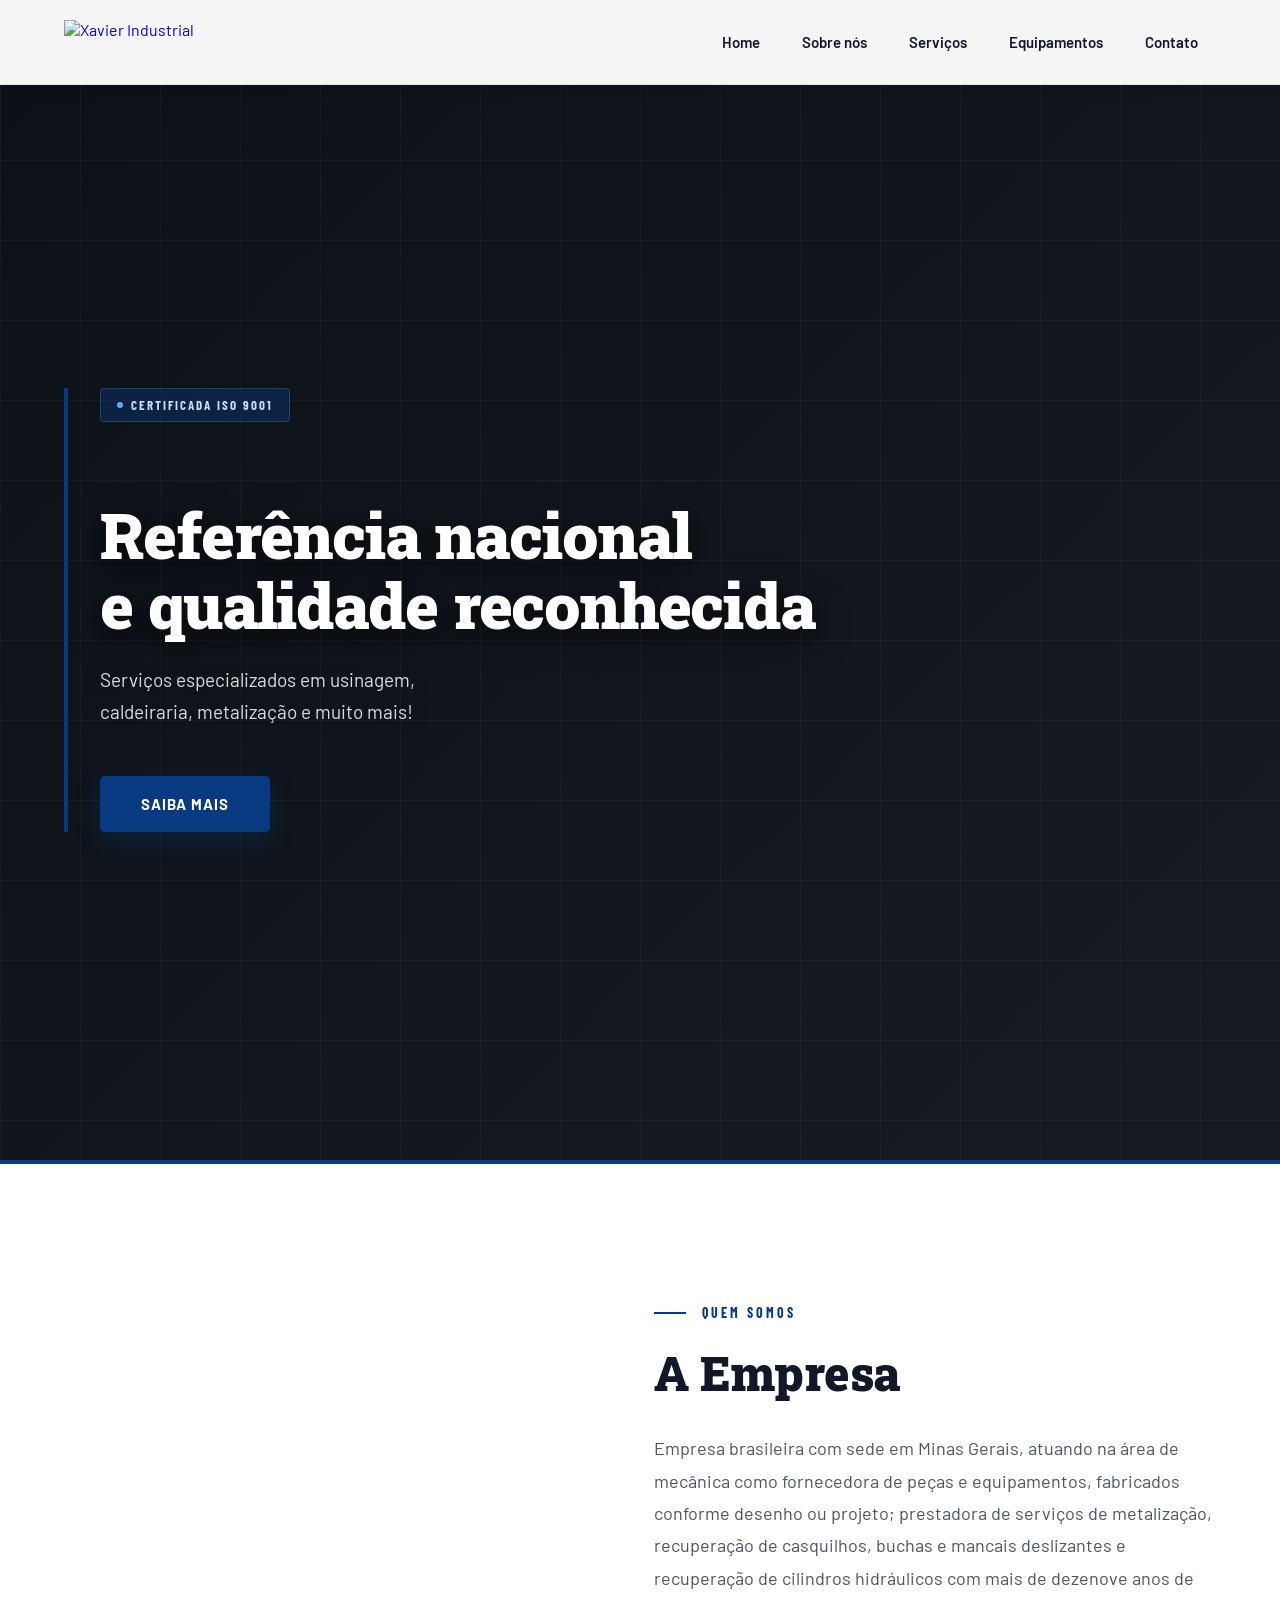
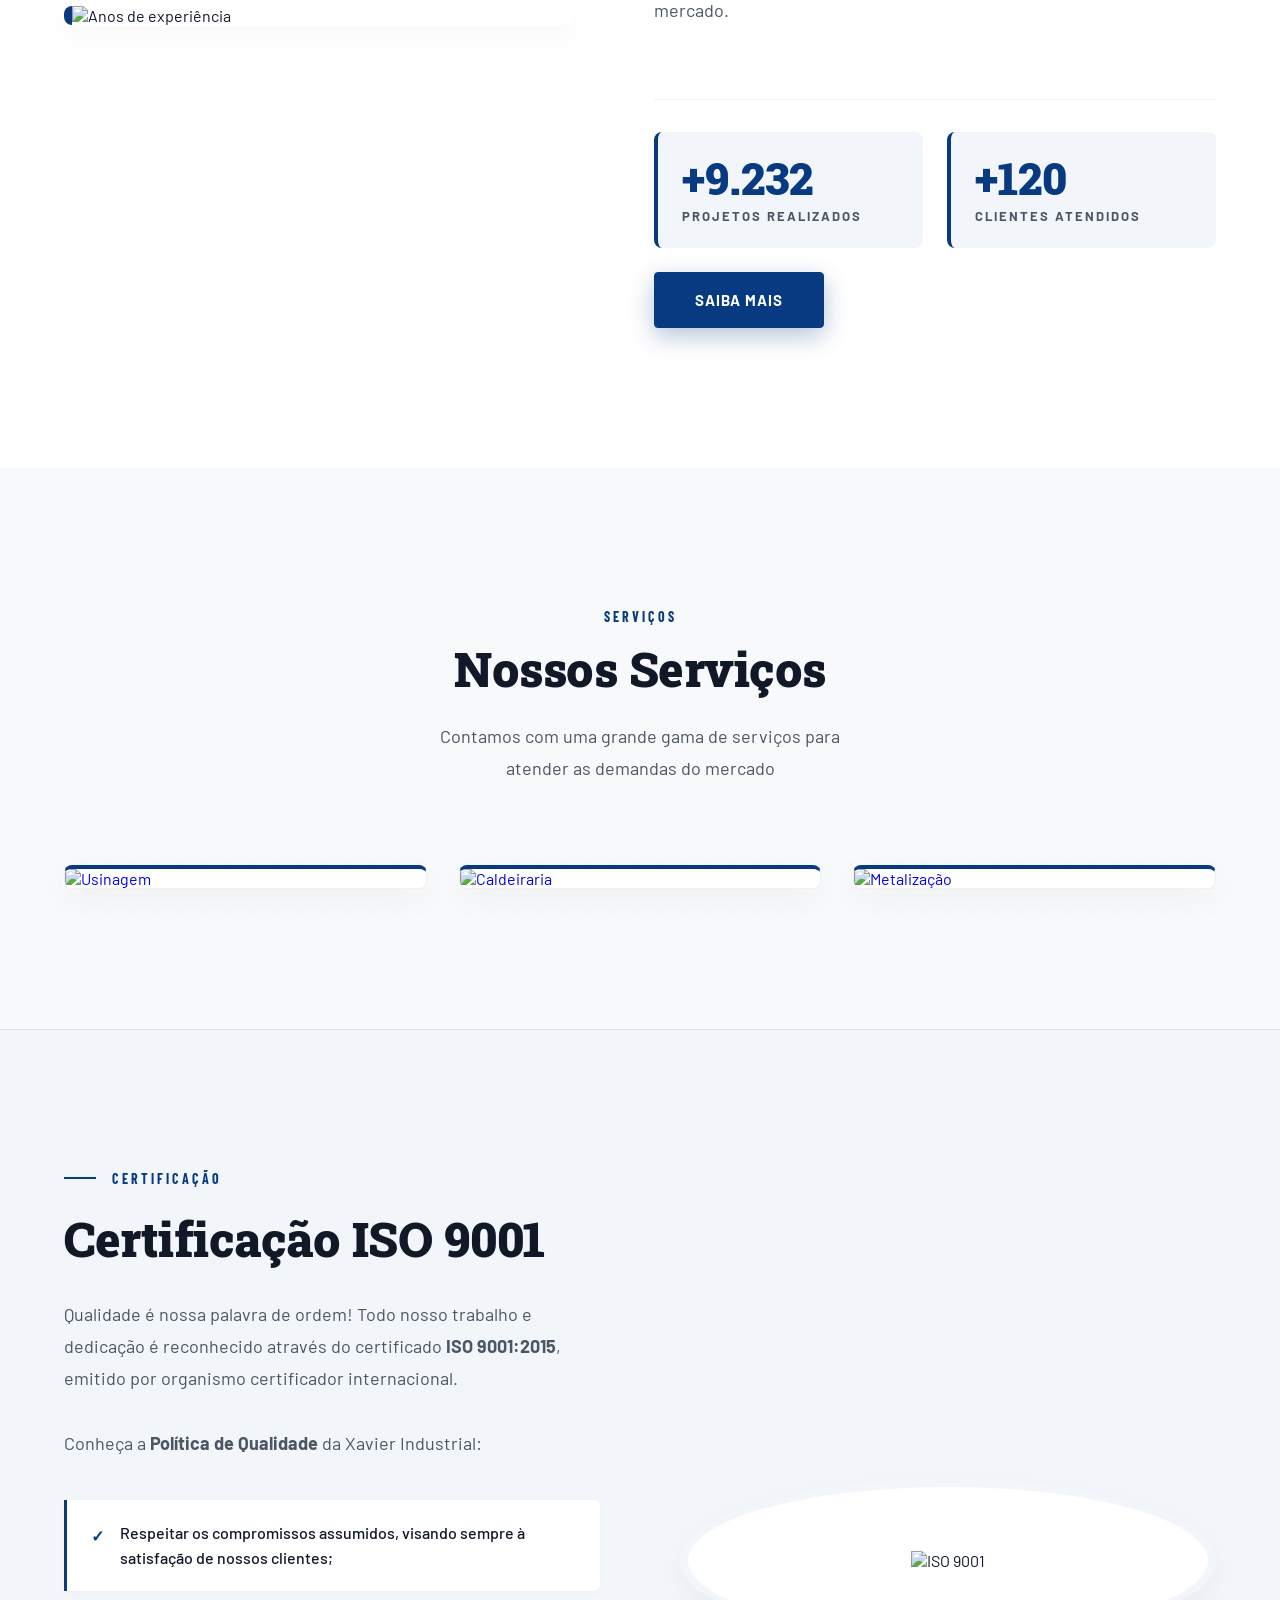
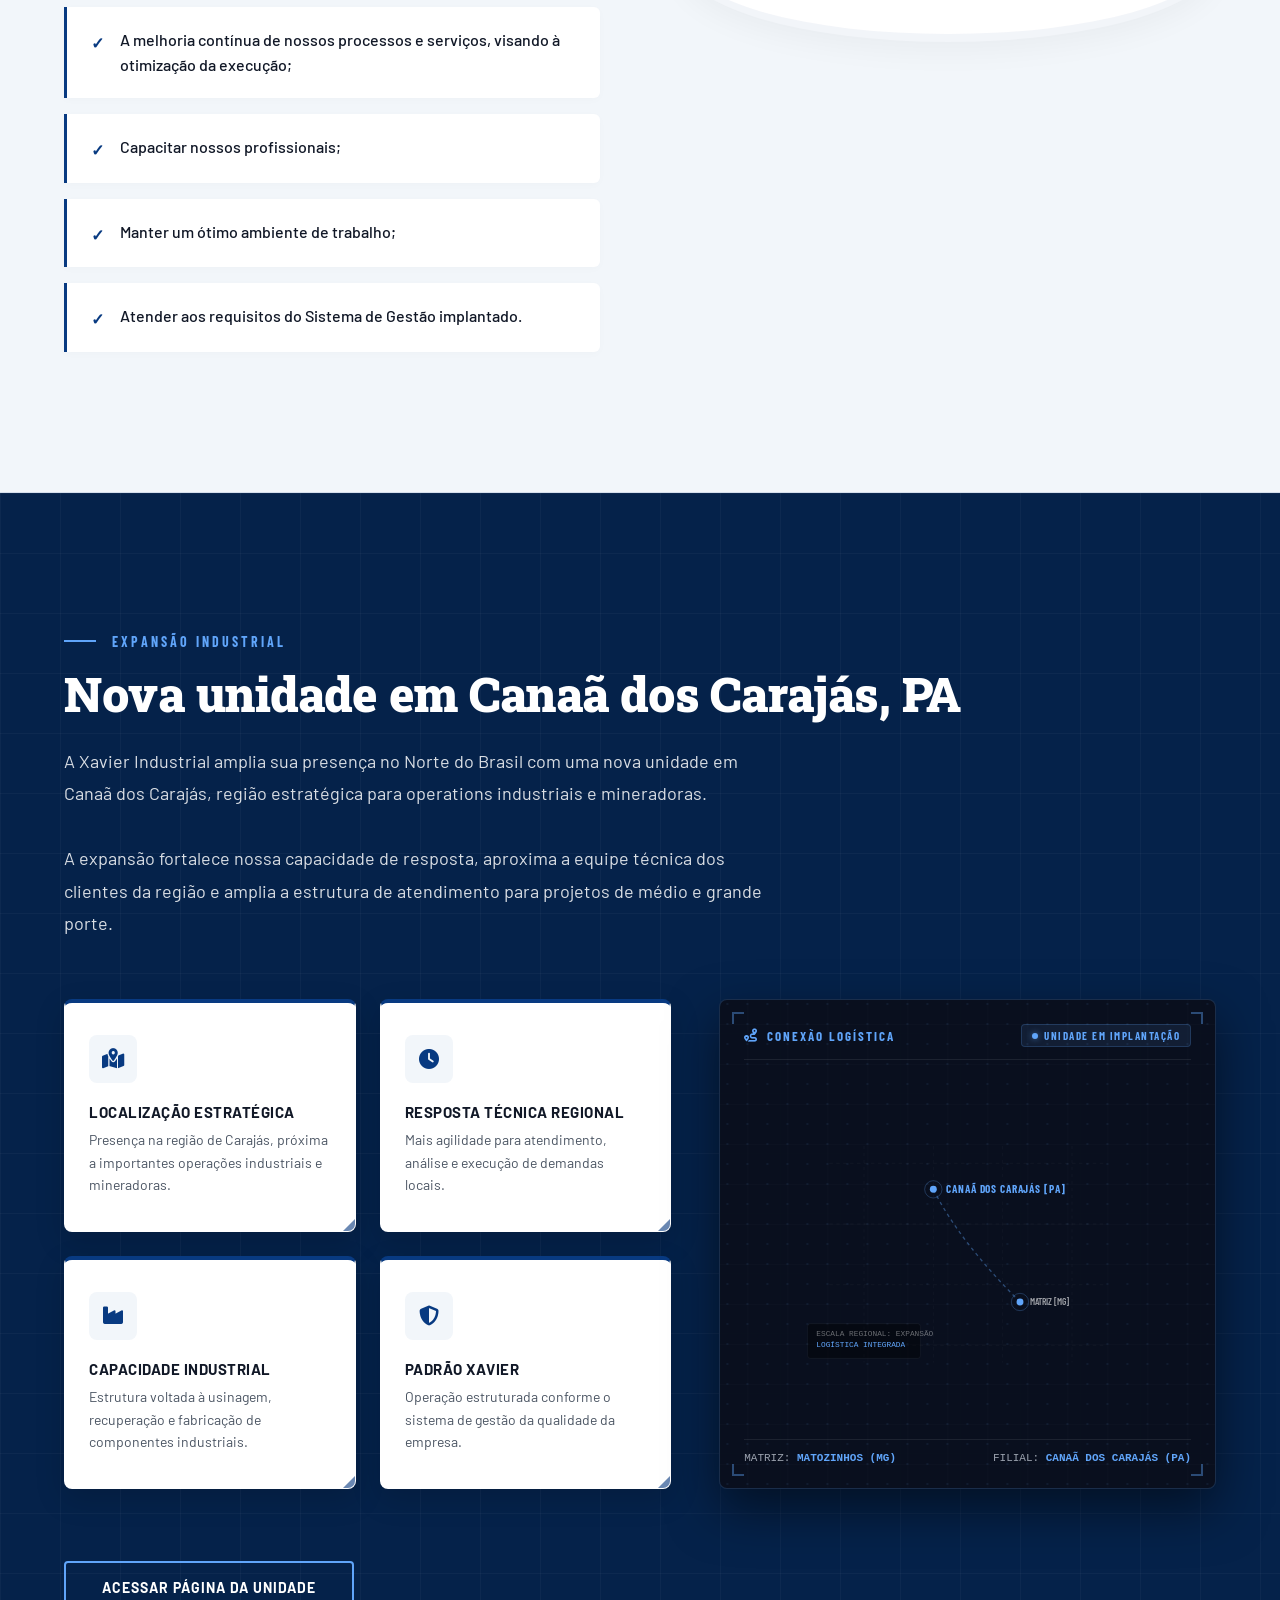
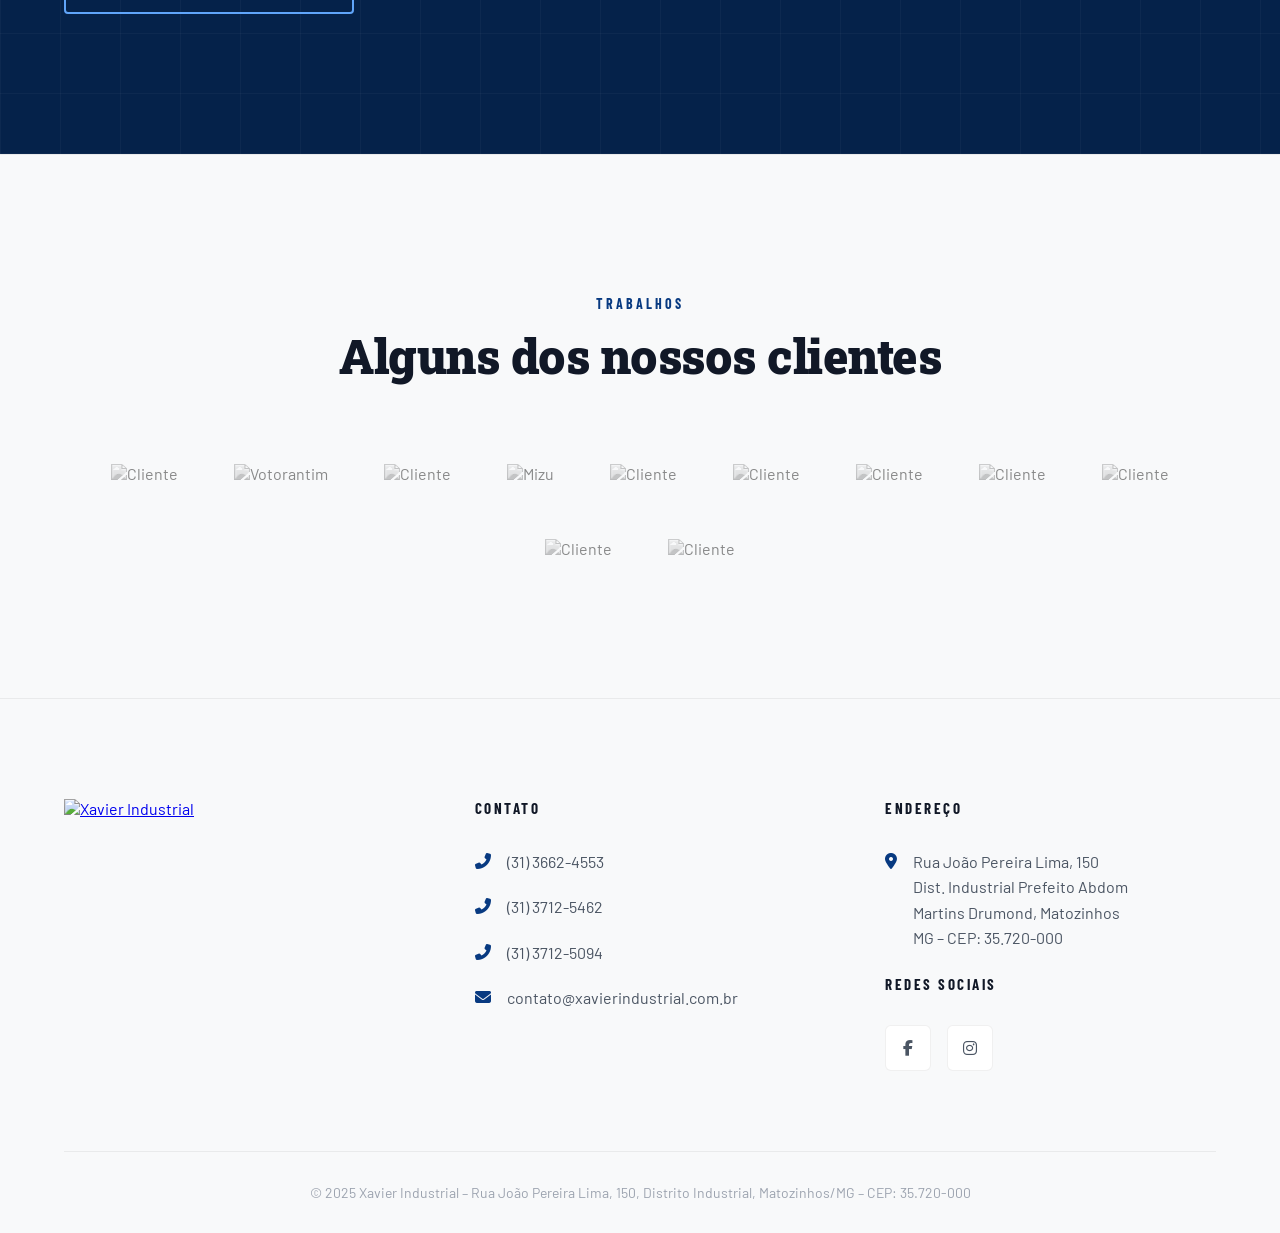
==== index.html @ b6574bb2 "Initial commit" ====
<!DOCTYPE html>
<html lang="pt-BR">
<head>
  <meta charset="UTF-8">
  <meta name="viewport" content="width=device-width, initial-scale=1.0">
  <title>Xavier Industrial</title>
  <link rel="icon" href="https://xavierindustrial.com.br/wp-content/uploads/2023/03/cropped-logo-radape-32x32.png" sizes="32x32" />
  <link rel="stylesheet" href="styles.css">
  <link rel="stylesheet" href="https://cdnjs.cloudflare.com/ajax/libs/font-awesome/6.4.0/css/all.min.css">
</head>
<body>

  <!-- NAVBAR -->
  <nav class="xi-nav">
    <a href="https://xavierindustrial.com.br" class="xi-nav-logo">
      <img src="https://xavierindustrial.com.br/wp-content/uploads/2023/03/logo-radape.png" alt="Xavier Industrial" height="44">
    </a>
    <div class="xi-nav-links">
      <a href="index.html">Home</a>
      <a href="sobre.html">Sobre nós</a>
      <a href="servicos.html">Serviços</a>
      <a href="equipamentos.html">Equipamentos</a>
      <a href="contato.html">Contato</a>
    </div>
  </nav>

  <!-- HERO -->
  <section class="xi-hero">
    <video autoplay muted loop playsinline class="xi-hero-video">
      <source src="img/Video da Hero section.mp4" type="video/mp4">
    </video>
    <div class="xi-hero-bg-grid"></div>
    <div class="xi-hero-content">
      <div class="xi-hero-badge">Certificada ISO 9001</div>
      <h1>Referência nacional<br>e qualidade reconhecida</h1>
      <p>Serviços especializados em usinagem,<br>caldeiraria, metalização e muito mais!</p>
      <div class="xi-hero-actions">
        <a href="servicos.html" class="xi-btn-primary">saiba mais</a>
      </div>
    </div>
  </section>

  <!-- SOBRE -->
  <section class="xi-sobre">
    <div class="xi-sobre-inner">
      <div class="xi-sobre-visual">
        <img src="https://xavierindustrial.com.br/wp-content/uploads/2023/03/img-contador-e1678973815233.png" alt="Anos de experiência">
      </div>
      <div class="xi-sobre-content">
        <div class="xi-section-label">QUEM SOMOS</div>
        <h2 class="xi-section-title">A Empresa</h2>
        <p class="xi-section-body">Empresa brasileira com sede em Minas Gerais, atuando na área de mecânica como fornecedora de peças e equipamentos, fabricados conforme desenho ou projeto; prestadora de serviços de metalização, recuperação de casquilhos, buchas e mancais deslizantes e recuperação de cilindros hidráulicos com mais de dezenove anos de mercado.</p>

        <div class="xi-sobre-stats-grid">
          <div class="xi-sobre-stat">
            <h3 class="xi-sobre-stat-n">+<span class="counter" data-target="10000">0</span></h3>
            <p class="xi-sobre-stat-l">Projetos realizados</p>
          </div>
          <div class="xi-sobre-stat">
            <h3 class="xi-sobre-stat-n">+<span class="counter" data-target="130">0</span></h3>
            <p class="xi-sobre-stat-l">Clientes atendidos</p>
          </div>
        </div>

        <div style="margin-top: 16px;">
          <a href="sobre.html" class="xi-btn-primary">Saiba mais</a>
        </div>
      </div>
    </div>
  </section>

  <!-- SERVIÇOS -->
  <section class="xi-servicos">
    <div class="xi-servicos-header">
      <div class="xi-section-label">SERVIÇOS</div>
      <h2 class="xi-section-title">Nossos Serviços</h2>
      <p class="xi-section-body">Contamos com uma grande gama de serviços para<br>atender as demandas do mercado</p>
    </div>

    <div class="xi-servicos-grid">
      <a href="servicos.html" class="xi-servico-card">
        <img src="https://xavierindustrial.com.br/wp-content/uploads/2023/03/usinagem.png" alt="Usinagem">
      </a>
      <a href="servicos.html" class="xi-servico-card">
        <img src="https://xavierindustrial.com.br/wp-content/uploads/2023/03/caldeiraria.png" alt="Caldeiraria">
      </a>
      <a href="servicos.html" class="xi-servico-card">
        <img src="https://xavierindustrial.com.br/wp-content/uploads/2023/03/metalizacao.png" alt="Metalização">
      </a>
    </div>
  </section>

  <!-- QUALIDADE / CERTIFICAÇÃO -->
  <section class="xi-qualidade">
    <div class="xi-qualidade-inner">
      <div class="xi-sobre-content">
        <div class="xi-section-label">CERTIFICAÇÃO</div>
        <h2 class="xi-section-title">Certificação ISO 9001</h2>
        <p class="xi-section-body">Qualidade é nossa palavra de ordem! Todo nosso trabalho e dedicação é reconhecido através do certificado <strong>ISO 9001:2015</strong>, emitido por organismo certificador internacional.<br><br>Conheça a <strong>Política de Qualidade</strong> da Xavier Industrial:</p>

        <ul class="xi-politica-list">
          <li class="xi-politica-item">Respeitar os compromissos assumidos, visando sempre à satisfação de nossos clientes;</li>
          <li class="xi-politica-item">A melhoria contínua de nossos processos e serviços, visando à otimização da execução;</li>
          <li class="xi-politica-item">Capacitar nossos profissionais;</li>
          <li class="xi-politica-item">Manter um ótimo ambiente de trabalho;</li>
          <li class="xi-politica-item">Atender aos requisitos do Sistema de Gestão implantado.</li>
        </ul>
      </div>
      <div class="xi-qualidade-imagem">
        <img src="https://xavierindustrial.com.br/wp-content/uploads/2023/03/iso9001.png" alt="ISO 9001">
      </div>
    </div>
  </section>

  <!-- NOVA FILIAL -->
  <section class="branch-section">
    <div class="branch-section-header">
      <div class="xi-section-label">EXPANSÃO INDUSTRIAL</div>
      <h2 class="xi-section-title">Nova unidade em Canaã dos Carajás, PA</h2>
      <p class="xi-section-body">A Xavier Industrial amplia sua presença no Norte do Brasil com uma nova unidade em Canaã dos Carajás, região estratégica para operations industriais e mineradoras.<br><br>A expansão fortalece nossa capacidade de resposta, aproxima a equipe técnica dos clientes da região e amplia a estrutura de atendimento para projetos de médio e grande porte.</p>
    </div>

    <div class="branch-grid">
      <!-- Coluna esquerda: cards informativos -->
      <div class="branch-info-col">

        <div class="branch-card">
          <div class="branch-card-icon">
            <i class="fas fa-map-marked-alt"></i>
          </div>
          <div class="branch-card-text">
            <strong>Localização estratégica</strong>
            <p>Presença na região de Carajás, próxima a importantes operações industriais e mineradoras.</p>
          </div>
        </div>

        <div class="branch-card">
          <div class="branch-card-icon">
            <i class="fas fa-clock"></i>
          </div>
          <div class="branch-card-text">
            <strong>Resposta técnica regional</strong>
            <p>Mais agilidade para atendimento, análise e execução de demandas locais.</p>
          </div>
        </div>

        <div class="branch-card">
          <div class="branch-card-icon">
            <i class="fas fa-industry"></i>
          </div>
          <div class="branch-card-text">
            <strong>Capacidade industrial</strong>
            <p>Estrutura voltada à usinagem, recuperação e fabricação de componentes industriais.</p>
          </div>
        </div>

        <div class="branch-card">
          <div class="branch-card-icon">
            <i class="fas fa-shield-alt"></i>
          </div>
          <div class="branch-card-text">
            <strong>Padrão Xavier</strong>
            <p>Operação estruturada conforme o sistema de gestão da qualidade da empresa.</p>
          </div>
        </div>

      </div>

      <!-- Coluna direita: bloco visual premium (sober map) -->
      <div class="branch-visual-panel">
        <div class="corner-mark corner-tl"></div>
        <div class="corner-mark corner-tr"></div>
        <div class="corner-mark corner-bl"></div>
        <div class="corner-mark corner-br"></div>

        <div class="branch-visual-header">
          <div class="branch-visual-title" style="color: #60a5fa;">
            <i class="fas fa-route"></i> Conexão Logística
          </div>
          <div class="branch-visual-status">UNIDADE EM IMPLANTAÇÃO</div>
        </div>

        <!-- Conteúdo do Mapa -->
        <div class="branch-map-container" style="width: 100%;">
          <svg class="tech-svg-map" viewBox="0 0 400 300">
            <!-- Grid Industrial Estático -->
            <line x1="40" y1="50" x2="360" y2="50" stroke="rgba(255,255,255,0.04)" stroke-width="1" stroke-dasharray="4 4" />
            <line x1="40" y1="120" x2="360" y2="120" stroke="rgba(255,255,255,0.04)" stroke-width="1" stroke-dasharray="4 4" />
            <line x1="40" y1="190" x2="360" y2="190" stroke="rgba(255,255,255,0.04)" stroke-width="1" stroke-dasharray="4 4" />
            <line x1="40" y1="260" x2="360" y2="260" stroke="rgba(255,255,255,0.04)" stroke-width="1" stroke-dasharray="4 4" />
            
            <line x1="80" y1="30" x2="80" y2="280" stroke="rgba(255,255,255,0.04)" stroke-width="1" stroke-dasharray="4 4" />
            <line x1="160" y1="30" x2="160" y2="280" stroke="rgba(255,255,255,0.04)" stroke-width="1" stroke-dasharray="4 4" />
            <line x1="240" y1="30" x2="240" y2="280" stroke="rgba(255,255,255,0.04)" stroke-width="1" stroke-dasharray="4 4" />
            <line x1="320" y1="30" x2="320" y2="280" stroke="rgba(255,255,255,0.04)" stroke-width="1" stroke-dasharray="4 4" />

            <!-- Eixo de Conexão Técnico -->
            <path class="connecting-line" d="M 260,210 Q 190,140 160,80" fill="none" stroke="rgba(96, 165, 250, 0.4)" stroke-width="1.5" />

            <!-- Matriz MG -->
            <circle cx="260" cy="210" r="4" fill="#60a5fa" />
            <circle cx="260" cy="210" r="10" fill="none" stroke="#60a5fa" stroke-width="1" stroke-opacity="0.3" />
            <text x="272" y="214" fill="rgba(255, 255, 255, 0.6)" font-family="'Barlow Condensed', sans-serif" font-size="11" font-weight="600">MATRIZ [MG]</text>

            <!-- Filial PA (Canaã dos Carajás) -->
            <circle cx="160" cy="80" r="4" fill="#60a5fa" />
            <circle cx="160" cy="80" r="10" fill="none" stroke="#60a5fa" stroke-width="1" stroke-opacity="0.3" />
            <text x="175" y="84" fill="#60a5fa" font-family="'Barlow Condensed', sans-serif" font-size="13" font-weight="700" letter-spacing="1">CANAÃ DOS CARAJÁS [PA]</text>
            
            <!-- Moldura e Identificação Geral -->
            <rect x="15" y="235" width="130" height="40" rx="3" fill="rgba(0,0,0,0.4)" stroke="rgba(255,255,255,0.05)" stroke-width="1" />
            <text x="25" y="249" fill="rgba(255,255,255,0.4)" font-family="monospace" font-size="9">ESCALA REGIONAL: EXPANSÃO</text>
            <text x="25" y="262" fill="#60a5fa" font-family="monospace" font-size="9">LOGÍSTICA INTEGRADA</text>
          </svg>
        </div>

        <div class="branch-visual-footer">
          <div class="telemetry-item">MATRIZ: <span>MATOZINHOS (MG)</span></div>
          <div class="telemetry-item">FILIAL: <span>CANAÃ DOS CARAJÁS (PA)</span></div>
        </div>
      </div>

      <div class="branch-actions">
        <a href="unidade-canaa.html" class="xi-btn-secondary">Acessar Página da Unidade</a>
      </div>

    </div>
  </section>

  <!-- CLIENTES -->
  <section class="xi-clientes">
    <div class="xi-clientes-header">
      <div class="xi-section-label">TRABALHOS</div>
      <h2 class="xi-section-title">Alguns dos nossos clientes</h2>
    </div>
    <div class="xi-clientes-carousel">
      <img class="client-logo" src="https://xavierindustrial.com.br/wp-content/uploads/2025/04/logo7.jpg" alt="Cliente">
      <img class="client-logo" src="https://xavierindustrial.com.br/wp-content/uploads/2023/03/votorantim.png" alt="Votorantim">
      <img class="client-logo" src="https://xavierindustrial.com.br/wp-content/uploads/2025/04/logo2.jpg" alt="Cliente">
      <img class="client-logo" src="https://xavierindustrial.com.br/wp-content/uploads/2023/03/mizu.png" alt="Mizu">
      <img class="client-logo" src="https://xavierindustrial.com.br/wp-content/uploads/2025/04/logo6.jpg" alt="Cliente">
      <img class="client-logo" src="https://xavierindustrial.com.br/wp-content/uploads/2025/04/logo5.jpg" alt="Cliente">
      <img class="client-logo" src="https://xavierindustrial.com.br/wp-content/uploads/2025/04/logo9.jpg" alt="Cliente">
      <img class="client-logo" src="https://xavierindustrial.com.br/wp-content/uploads/2025/04/logo1.jpg" alt="Cliente">
      <img class="client-logo" src="https://xavierindustrial.com.br/wp-content/uploads/2025/04/logo8.jpg" alt="Cliente">
      <img class="client-logo" src="https://xavierindustrial.com.br/wp-content/uploads/2025/04/logo3.jpg" alt="Cliente">
      <img class="client-logo" src="https://xavierindustrial.com.br/wp-content/uploads/2025/04/logo4.jpg" alt="Cliente">
    </div>
  </section>

  <!-- FOOTER -->
  <footer class="xi-footer">
    <div class="xi-footer-inner">
      <div class="xi-footer-col">
        <a href="https://xavierindustrial.com.br">
          <img src="https://xavierindustrial.com.br/wp-content/uploads/2023/03/logo-radape.png" alt="Xavier Industrial" width="200">
        </a>
      </div>

      <div class="xi-footer-col">
        <h4>Contato</h4>
        <ul class="xi-footer-list">
          <li><i class="fas fa-phone-alt xi-footer-icon"></i> (31) 3662-4553</li>
          <li><i class="fas fa-phone-alt xi-footer-icon"></i> (31) 3712-5462</li>
          <li><i class="fas fa-phone-alt xi-footer-icon"></i> (31) 3712-5094</li>
          <li><i class="fas fa-envelope xi-footer-icon"></i> <a href="mailto:contato@xavierindustrial.com.br">contato@xavierindustrial.com.br</a></li>
        </ul>
      </div>

      <div class="xi-footer-col">
        <h4>Endereço</h4>
        <ul class="xi-footer-list">
          <li>
            <i class="fas fa-map-marker-alt xi-footer-icon"></i>
            <span>Rua João Pereira Lima, 150<br>Dist. Industrial Prefeito Abdom<br>Martins Drumond, Matozinhos<br>MG – CEP: 35.720-000</span>
          </li>
        </ul>
        <h4 style="margin-top: 24px;">Redes sociais</h4>
        <div class="xi-social-links">
          <a href="#" aria-label="Facebook"><i class="fab fa-facebook-f"></i></a>
          <a href="#" aria-label="Instagram"><i class="fab fa-instagram"></i></a>
        </div>
      </div>
    </div>

    <div class="xi-footer-bottom">
      <p>© 2025 Xavier Industrial – Rua João Pereira Lima, 150, Distrito Industrial, Matozinhos/MG – CEP: 35.720-000</p>
    </div>
  </footer>

  <!-- ── IntersectionObserver: logos clientes mobile ──
       Aplica .is-visible quando cada .client-logo entra na viewport.
       No mobile o CSS transiciona grayscale → color.
       No desktop o CSS usa apenas hover (sem JS necessário). -->
  <script>
    (function () {
      var isMobile = window.matchMedia('(max-width: 768px)');

      function initLogoObserver() {
        if (!isMobile.matches) return; // só atua no mobile

        var logos = document.querySelectorAll('.client-logo');
        if (!('IntersectionObserver' in window)) {
          // fallback: mostra todas
          logos.forEach(function (el) { el.classList.add('is-visible'); });
          return;
        }

        var observer = new IntersectionObserver(function (entries) {
          entries.forEach(function (entry) {
            if (entry.isIntersecting) {
              entry.target.classList.add('is-visible');
              observer.unobserve(entry.target); // ativa uma vez
            }
          });
        }, { threshold: 0.2 });

        logos.forEach(function (el) { observer.observe(el); });
      }

      // IntersectionObserver: Animação de contagem de números
      function initCounters() {
        var counters = document.querySelectorAll('.counter');
        if (counters.length === 0) return;

        var observer = new IntersectionObserver(function(entries) {
          entries.forEach(function(entry) {
            if (entry.isIntersecting) {
              var el = entry.target;
              var target = parseInt(el.getAttribute('data-target'), 10);
              var duration = 2000; // 2 segundos
              var start = null;

              function step(timestamp) {
                if (!start) start = timestamp;
                var progress = timestamp - start;
                // easeOutQuad
                var ease = 1 - Math.pow(1 - Math.min(progress / duration, 1), 3);
                var current = Math.floor(ease * target);

                el.innerText = current.toLocaleString('pt-BR');

                if (progress < duration) {
                  window.requestAnimationFrame(step);
                } else {
                  el.innerText = target.toLocaleString('pt-BR');
                }
              }
              window.requestAnimationFrame(step);
              observer.unobserve(el);
            }
          });
        }, { threshold: 0.5 });

        counters.forEach(function(el) { observer.observe(el); });
      }

      // Inicializa após DOM carregar
      if (document.readyState === 'loading') {
        document.addEventListener('DOMContentLoaded', initLogoObserver);
        document.addEventListener('DOMContentLoaded', initCounters);
      } else {
        initLogoObserver();
        initCounters();
      }

      // Re-verifica se a janela for redimensionada
      isMobile.addEventListener('change', initLogoObserver);
    })();
  </script>

</body>
</html>
---- styles.css ----
@import url('https://fonts.googleapis.com/css2?family=Roboto+Slab:wght@700;900&family=Barlow:wght@400;500;600;700&family=Barlow+Condensed:wght@500;600;700&display=swap');

:root {
  /* Cores Base Industriais */
  --azul: #083A81;
  --azul-hover: #1254b0;
  --azul-escuro: #05224a;
  --grafite: #161b22;
  --grafite-claro: #1f2733;
  
  /* Fundos Sutis */
  --azul-suave: #f2f6fa;
  --cinza-claro: #f8f9fa;
  --branco: #ffffff;
  
  /* Bordas e Sombras de Alta Qualidade */
  --borda: rgba(8,58,129,0.12);
  --borda-clara: rgba(0,0,0,0.06);
  --borda-escura: rgba(255,255,255,0.1);
  --sombra-card: 0 10px 30px rgba(0,0,0,0.04);
  --sombra-hover: 0 16px 40px rgba(8,58,129,0.1);
  --sombra-tecnica: 0 2px 8px rgba(0,0,0,0.02);
  
  /* Tipografia */
  --texto-escuro: #111827;
  --texto-medio: #4b5563;
  --texto-claro: #9ca3af;
}

body { 
  overflow-x: hidden; 
  font-family: 'Barlow', sans-serif; 
  margin: 0; 
  padding: 0; 
  background-color: var(--branco);
  color: var(--texto-escuro);
  -webkit-font-smoothing: antialiased;
  -moz-osx-font-smoothing: grayscale;
}

/* ══════════════════════════════════════
   PADRÕES INDUSTRIAIS SUTIS
══════════════════════════════════════ */
.pattern-dots {
  background-image: radial-gradient(var(--borda-clara) 1px, transparent 1px);
  background-size: 24px 24px;
}
.pattern-lines {
  background-image: linear-gradient(rgba(8,58,129,0.02) 1px, transparent 1px), linear-gradient(90deg, rgba(8,58,129,0.02) 1px, transparent 1px);
  background-size: 40px 40px;
}
.linha-tecnica {
  width: 100%; height: 1px; background: var(--borda-clara);
  position: relative; margin: 40px 0;
}
.linha-tecnica::before {
  content: ''; position: absolute; left: 0; top: -1px; width: 60px; height: 3px; background: var(--azul);
}

/* ══════════════════════════════════════
   HEADER E NAVEGAÇÃO
══════════════════════════════════════ */
nav.xi-nav {
  position: fixed; top: 0; left: 0; right: 0; z-index: 1000;
  background: rgba(255, 255, 255, 0.96);
  backdrop-filter: blur(12px);
  border-bottom: 1px solid var(--borda-clara);
  box-shadow: 0 4px 20px rgba(0,0,0,0.02);
  display: flex; align-items: center; justify-content: space-between;
  padding: 0 5%;
  height: 84px;
  transition: all 0.3s ease;
}
.xi-nav-logo { display: flex; align-items: center; gap: 12px; text-decoration: none; }
.xi-nav-logo img { height: 44px; width: auto; display: block; }

.xi-nav-links { display: flex; align-items: center; gap: 6px; }
.xi-nav-links a {
  color: var(--texto-escuro); text-decoration: none; font-size: 15px; font-weight: 600;
  padding: 10px 18px; border-radius: 6px; transition: all 0.25s ease;
  position: relative;
}
.xi-nav-links a::after {
  content: ''; position: absolute; bottom: 4px; left: 18px; right: 18px; height: 2px;
  background: var(--azul); transform: scaleX(0); transition: transform 0.3s ease; transform-origin: left;
}
.xi-nav-links a:hover { color: var(--azul); background: var(--azul-suave); }
.xi-nav-links a:hover::after { transform: scaleX(1); }

/* ══════════════════════════════════════
   HERO SECTION
══════════════════════════════════════ */
.xi-hero {
  min-height: 100vh; background: var(--grafite);
  display: flex; align-items: center;
  position: relative; overflow: hidden; 
  padding: 160px 5% 100px;
  border-bottom: 4px solid var(--azul);
}
.xi-hero::before {
  content: ''; position: absolute; inset: 0; 
  background: linear-gradient(135deg, rgba(11,16,23,0.92) 0%, rgba(22,27,34,0.7) 100%); 
  z-index: 1;
}
.xi-hero-video {
  position: absolute; top: 50%; left: 50%; min-width: 100%; min-height: 100%; width: auto; height: auto;
  transform: translateX(-50%) translateY(-50%); object-fit: cover; z-index: 0; pointer-events: none;
}
.xi-hero-bg-grid {
  position: absolute; inset: 0;
  background-image: linear-gradient(rgba(255,255,255,0.04) 1px, transparent 1px), linear-gradient(90deg, rgba(255,255,255,0.04) 1px, transparent 1px);
  background-size: 80px 80px; z-index: 1;
}
.xi-hero-content { 
  position: relative; z-index: 2; max-width: 720px; 
  border-left: 4px solid var(--azul); padding-left: 32px;
}

.xi-hero-badge {
  display: inline-flex; align-items: center; gap: 8px;
  background: rgba(8,58,129,0.4); border: 1px solid rgba(144, 180, 240, 0.2);
  color: #c9ddfc; font-size: 13px; font-family: 'Barlow Condensed', sans-serif;
  font-weight: 700; letter-spacing: 2px; text-transform: uppercase;
  padding: 8px 16px; border-radius: 4px; margin-bottom: 24px;
}
.xi-hero-badge::before { content: ''; width: 6px; height: 6px; background: #60a5fa; border-radius: 50%; animation: xi-pulse 2s infinite; }
@keyframes xi-pulse { 0%,100% { opacity: 1; transform: scale(1); } 50% { opacity: 0.5; transform: scale(1.2); } }

.xi-hero h1 { 
  font-family: 'Roboto Slab', serif; font-weight: 900; 
  font-size: clamp(42px, 5vw, 72px); line-height: 1.1; 
  color: #ffffff; margin-bottom: 24px; letter-spacing: -1px; 
  text-shadow: 0 8px 32px rgba(0,0,0,0.8); 
}
.xi-hero p { 
  font-size: 19px; line-height: 1.7; 
  color: rgba(255,255,255,0.85); margin-bottom: 48px; max-width: 600px; 
  text-shadow: 0 4px 16px rgba(0,0,0,0.6); 
}

/* ══════════════════════════════════════
   BOTÕES GERAIS
══════════════════════════════════════ */
.xi-hero-actions { display: flex; align-items: center; gap: 20px; flex-wrap: wrap; }
.xi-btn-primary { 
  display: inline-flex; justify-content: center; align-items: center; 
  background: var(--azul); color: #fff; text-decoration: none; 
  padding: 18px 40px; border-radius: 4px; font-size: 15px; font-weight: 700; 
  letter-spacing: 1px; text-transform: uppercase; transition: all 0.3s cubic-bezier(0.16, 1, 0.3, 1); 
  border: 1px solid var(--azul); cursor: pointer;
  box-shadow: 0 8px 24px rgba(8,58,129,0.3);
}
.xi-btn-primary:hover { 
  background: var(--azul-hover); transform: translateY(-3px); color: #fff; 
  box-shadow: 0 12px 32px rgba(8,58,129,0.4);
}

/* ══════════════════════════════════════
   SISTEMA DE SEÇÕES E TÍTULOS
══════════════════════════════════════ */
.xi-section-label { 
  font-family: 'Barlow Condensed', sans-serif; font-weight: 700; font-size: 14px; 
  color: var(--azul); letter-spacing: 3px; text-transform: uppercase; 
  margin-bottom: 16px; display: flex; align-items: center; gap: 16px; 
}
.xi-section-label::before { content: ''; width: 32px; height: 2px; background: var(--azul); display: inline-block; }
.xi-section-title { 
  font-family: 'Roboto Slab', serif; font-weight: 900; font-size: clamp(32px, 4vw, 48px); 
  line-height: 1.15; color: var(--texto-escuro); margin-bottom: 24px; margin-top: 0; 
  letter-spacing: -0.5px;
}
.xi-section-body { 
  font-size: 18px; line-height: 1.8; color: var(--texto-medio); margin-bottom: 32px; margin-top: 0; 
}

/* ─── SOBRE ─── */
.xi-sobre { padding: 140px 5%; background: var(--branco); position: relative; }
.xi-sobre-inner { display: grid; grid-template-columns: 1fr 1.1fr; gap: 80px; align-items: center; max-width: 1200px; margin: 0 auto; }
.xi-sobre-visual { 
  position: relative; border-radius: 8px; overflow: hidden; 
  box-shadow: var(--sombra-card); border-left: 8px solid var(--azul);
}
.xi-sobre-visual img { width: 100%; height: auto; display: block; }
.xi-sobre-content { display: flex; flex-direction: column; gap: 8px; }

/* Bloco de estatísticas (Claro/Clean) */
.xi-sobre-stats-grid { 
  display: grid; grid-template-columns: 1fr 1fr; gap: 24px; 
  margin-top: 32px; padding-top: 32px; 
  border-top: 1px solid var(--borda-clara);
}
.xi-sobre-stat { 
  display: flex; flex-direction: column; gap: 8px; 
  background: var(--azul-suave); padding: 24px; 
  border-radius: 8px; border-left: 4px solid var(--azul);
}
.xi-sobre-stat-n { font-family: 'Roboto Slab', serif; font-weight: 900; font-size: 44px; color: var(--azul); margin: 0; line-height: 1;}
.xi-sobre-stat-l { font-size: 13px; color: var(--texto-medio); text-transform: uppercase; letter-spacing: 2px; font-weight: 700; margin: 0;}

/* ─── SERVIÇOS ─── */
.xi-servicos { padding: 140px 5%; background: var(--cinza-claro); position: relative; }
.xi-servicos::before { content: ''; position: absolute; inset: 0; background-image: radial-gradient(var(--borda-clara) 1px, transparent 1px); background-size: 24px 24px; opacity: 0.6; }
.xi-servicos-header { text-align: center; max-width: 720px; margin: 0 auto 80px; position: relative; z-index: 2; }
.xi-servicos-header .xi-section-label { justify-content: center; }
.xi-servicos-header .xi-section-label::before { display: none; }
.xi-servicos-grid { display: grid; grid-template-columns: repeat(auto-fit,minmax(320px,1fr)); gap: 32px; max-width: 1200px; margin: 0 auto; position: relative; z-index: 2; }

/* Cards mais sofisticados */
.xi-servico-card { 
  background: var(--branco); border-radius: 8px; overflow: hidden; 
  transition: all 0.4s cubic-bezier(0.16, 1, 0.3, 1); text-decoration: none; display: block; 
  border: 1px solid var(--borda-clara); border-top: 4px solid var(--azul);
  box-shadow: var(--sombra-card);
}
.xi-servico-card img { width: 100%; height: auto; display: block; transition: transform 0.8s ease; }
.xi-servico-card:hover { transform: translateY(-8px); box-shadow: var(--sombra-hover); }
.xi-servico-card:hover img { transform: scale(1.05); }

/* ─── QUALIDADE / ISO 9001 ─── */
.xi-qualidade { padding: 140px 5%; background: var(--azul-suave); border-top: 1px solid var(--borda); border-bottom: 1px solid var(--borda); }
.xi-qualidade-inner { display: grid; grid-template-columns: 1fr 1fr; gap: 80px; align-items: center; max-width: 1200px; margin: 0 auto; }
.xi-politica-list { display: flex; flex-direction: column; gap: 16px; margin: 0; padding: 0; list-style: none; }
.xi-politica-item { 
  display: flex; align-items: flex-start; gap: 16px; padding: 20px 24px; 
  background: var(--branco); border-left: 3px solid var(--azul); border-radius: 0 6px 6px 0; 
  font-size: 16px; font-weight: 500; line-height: 1.6; color: var(--texto-escuro); box-shadow: var(--sombra-tecnica);
  transition: transform 0.3s ease;
}
.xi-politica-item:hover { transform: translateX(4px); }
.xi-politica-item::before { content: '✓'; font-weight: 900; font-size: 16px; color: var(--azul); flex-shrink: 0; margin-top: 3px; }
.xi-qualidade-imagem { 
  display: flex; justify-content: center; align-items: center; background: var(--branco);
  padding: 64px; border-radius: 50%; box-shadow: var(--sombra-card); border: 8px solid rgba(8,58,129,0.05);
}
.xi-qualidade-imagem img { max-width: 100%; height: auto; mix-blend-mode: multiply; }

/* ─── NOVA FILIAL ─── */
.branch-section { 
  padding: 140px 5%; background: var(--azul-escuro); 
  position: relative; overflow: hidden;
}
.branch-section::before { 
  content: ''; position: absolute; inset: 0; 
  background-image: linear-gradient(rgba(255,255,255,0.03) 1px, transparent 1px), linear-gradient(90deg, rgba(255,255,255,0.03) 1px, transparent 1px); 
  background-size: 60px 60px; z-index: 0; 
}
.branch-section-header, .branch-grid { position: relative; z-index: 2; }
.branch-section-header { max-width: 1200px; margin: 0 auto 60px; }
.branch-section-header .xi-section-label { color: #60a5fa; }
.branch-section-header .xi-section-label::before { background: #60a5fa; }
.branch-section-header .xi-section-title { color: #ffffff; }
.branch-section-header .xi-section-body { color: rgba(255,255,255,0.85); max-width: 720px; margin-bottom: 0; }

.branch-grid { display: grid; grid-template-columns: 1.1fr 0.9fr; gap: 48px; max-width: 1200px; margin: 0 auto; align-items: stretch; }
.branch-info-col { display: grid; grid-template-columns: 1fr 1fr; gap: 24px; }
.branch-card { 
  background: var(--branco); border-radius: 8px; 
  padding: 32px 24px; display: flex; flex-direction: column; align-items: flex-start; gap: 20px; transition: all 0.35s cubic-bezier(0.16, 1, 0.3, 1);
  box-shadow: 0 10px 30px rgba(0,0,0,0.15); border: 1px solid rgba(255,255,255,0.1); border-top: 4px solid var(--azul);
  position: relative; overflow: hidden;
}
.branch-card::after {
  content: ''; position: absolute; bottom: 0; right: 0; width: 0; height: 0;
  border-style: solid; border-width: 0 0 12px 12px; border-color: transparent transparent var(--azul) transparent;
  transition: all 0.3s ease; opacity: 0.6;
}
.branch-card:hover { 
  transform: translateY(-6px); 
  box-shadow: 0 16px 40px rgba(0,0,0,0.3);
  border-top-color: #60a5fa;
}
.branch-card:hover::after {
  border-width: 0 0 18px 18px;
  border-color: transparent transparent #60a5fa transparent;
}
.branch-card-icon { 
  width: 48px; height: 48px; background: var(--azul-suave); border-radius: 8px; 
  display: flex; align-items: center; justify-content: center; flex-shrink: 0; 
  color: var(--azul); font-size: 20px; transition: all 0.3s ease;
}
.branch-card:hover .branch-card-icon {
  background: var(--azul); color: #fff;
  transform: scale(1.1);
}
.branch-card-text strong { display: block; font-size: 15px; font-weight: 700; color: var(--texto-escuro); text-transform: uppercase; letter-spacing: 0.5px; margin-bottom: 8px; }
.branch-card-text p { font-size: 14px; color: var(--texto-medio); line-height: 1.6; margin: 0; }

/* Botão de Ação na Homepage */
.branch-actions {
  grid-column: span 2;
  margin-top: 24px;
  display: flex;
  justify-content: flex-start;
}
.xi-btn-secondary {
  display: inline-flex; justify-content: center; align-items: center; 
  background: transparent; color: #fff; text-decoration: none; 
  padding: 16px 36px; border-radius: 4px; font-size: 14px; font-weight: 700; 
  letter-spacing: 1px; text-transform: uppercase; transition: all 0.3s cubic-bezier(0.16, 1, 0.3, 1); 
  border: 2px solid #60a5fa; cursor: pointer;
}
.xi-btn-secondary:hover { 
  background: #60a5fa; color: var(--azul-escuro); transform: translateY(-3px);
  box-shadow: 0 12px 24px rgba(96, 165, 250, 0.3);
}

/* ─── PAINEL VISUAL TÉCNICO PREMIUM ─── */
.branch-visual-panel {
  background: rgba(10, 15, 28, 0.95);
  border: 1px solid rgba(96, 165, 250, 0.2);
  border-radius: 8px;
  position: relative;
  overflow: hidden;
  box-shadow: 0 20px 50px rgba(0,0,0,0.5);
  display: flex;
  flex-direction: column;
  justify-content: space-between;
  padding: 24px;
  min-height: 440px;
}
.branch-visual-panel::before {
  content: ''; position: absolute; inset: 0;
  background-image: 
    radial-gradient(rgba(96, 165, 250, 0.08) 1px, transparent 1px),
    linear-gradient(rgba(255, 255, 255, 0.01) 1px, transparent 1px),
    linear-gradient(90deg, rgba(255, 255, 255, 0.01) 1px, transparent 1px);
  background-size: 20px 20px, 40px 40px, 40px 40px;
  background-position: center;
  z-index: 1;
  pointer-events: none;
}
.branch-visual-header {
  position: relative;
  z-index: 2;
  display: flex;
  justify-content: space-between;
  align-items: center;
  border-bottom: 1px solid rgba(255, 255, 255, 0.08);
  padding-bottom: 12px;
}
.branch-visual-title {
  font-family: 'Barlow Condensed', sans-serif;
  font-size: 13px;
  letter-spacing: 2px;
  color: #60a5fa;
  text-transform: uppercase;
  font-weight: 700;
  display: flex;
  align-items: center;
  gap: 8px;
}
.branch-visual-title i {
  color: #60a5fa;
}
.branch-visual-status {
  font-family: 'Barlow Condensed', sans-serif;
  font-size: 11px;
  letter-spacing: 1.5px;
  color: #60a5fa;
  font-weight: 700;
  background: rgba(96, 165, 250, 0.1);
  padding: 4px 10px;
  border-radius: 4px;
  border: 1px solid rgba(96, 165, 250, 0.2);
  display: flex;
  align-items: center;
  gap: 6px;
}
.branch-visual-status::before {
  content: ''; width: 6px; height: 6px; background: #60a5fa; border-radius: 50%; display: inline-block;
  box-shadow: 0 0 6px rgba(96, 165, 250, 0.6);
}

/* Corner indicators */
.corner-mark {
  position: absolute;
  width: 10px;
  height: 10px;
  border-color: rgba(96, 165, 250, 0.4);
  border-style: solid;
  z-index: 3;
}
.corner-tl { top: 12px; left: 12px; border-width: 2px 0 0 2px; }
.corner-tr { top: 12px; right: 12px; border-width: 2px 2px 0 0; }
.corner-bl { bottom: 12px; left: 12px; border-width: 0 0 2px 2px; }
.corner-br { bottom: 12px; right: 12px; border-width: 0 2px 2px 0; }

/* Mapa / Canvas de Fluxo */
.branch-map-container {
  flex-grow: 1;
  position: relative;
  z-index: 2;
  display: flex;
  align-items: center;
  justify-content: center;
  padding: 20px 0;
  overflow: hidden;
}
.tech-svg-map {
  width: 100%;
  height: 260px;
  max-width: 420px;
}

/* HUD Data overlays */
.branch-visual-footer {
  position: relative;
  z-index: 2;
  border-top: 1px solid rgba(255, 255, 255, 0.08);
  padding-top: 12px;
  display: flex;
  justify-content: space-between;
  font-size: 11px;
  font-family: monospace;
  color: var(--texto-claro);
}
.telemetry-item span {
  color: #60a5fa;
  font-weight: bold;
}

.connecting-line {
  stroke-dasharray: 4, 4;
}

/* Estilos Adicionais da Subpágina Unidade Canaã */
.unit-grid-intro {
  display: grid;
  grid-template-columns: 1fr 1fr;
  gap: 56px;
  align-items: center;
  margin-bottom: 56px;
}
.unit-features-grid {
  display: grid;
  grid-template-columns: repeat(auto-fit, minmax(220px, 1fr));
  gap: 24px;
  margin-top: 40px;
}
.unit-feature-card {
  background: var(--branco);
  border: 1px solid var(--borda-clara);
  border-radius: 8px;
  padding: 32px 24px;
  text-align: center;
  box-shadow: var(--sombra-card);
  transition: all 0.3s ease;
  border-top: 4px solid var(--azul);
}
.unit-feature-card:hover {
  transform: translateY(-4px);
  box-shadow: var(--sombra-hover);
}
.unit-feature-icon {
  font-size: 28px;
  color: var(--azul);
  margin-bottom: 16px;
}
.unit-feature-title {
  font-size: 16px;
  font-weight: 700;
  color: var(--texto-escuro);
  text-transform: uppercase;
  margin-bottom: 8px;
  letter-spacing: 0.5px;
}
.unit-feature-desc {
  font-size: 13px;
  color: var(--texto-medio);
  line-height: 1.5;
  margin: 0;
}


/* ─── CLIENTES ─── */
.xi-clientes { padding: 140px 5%; background: var(--cinza-claro); border-top: 1px solid var(--borda-clara); }
.xi-clientes-header { text-align: center; max-width: 720px; margin: 0 auto 80px; }
.xi-clientes-header .xi-section-label { justify-content: center; }
.xi-clientes-header .xi-section-label::before { display: none; }
.xi-clientes-carousel { display: flex; flex-wrap: wrap; justify-content: center; gap: 56px; max-width: 1200px; margin: 0 auto; align-items: center; }
.client-logo { 
  max-width: 150px; height: auto; mix-blend-mode: multiply; opacity: 0.5; filter: grayscale(100%); 
  transition: all 0.4s ease; 
}
.client-logo:hover { opacity: 1; filter: grayscale(0%); transform: scale(1.08); }

/* ══════════════════════════════════════
   SUBPÁGINAS
══════════════════════════════════════ */
.page-header {
  padding: 200px 5% 120px; 
  background-color: var(--grafite);
  text-align: center;
  position: relative;
  overflow: hidden;
  border-bottom: 4px solid var(--azul);
}
.page-header::before {
  content: ''; position: absolute; inset: 0;
  background-image: url('img/instalaçoes.jpg');
  background-size: cover; background-position: center;
  opacity: 0.5; z-index: 0; mix-blend-mode: luminosity;
}
.page-header::after {
  content: ''; position: absolute; inset: 0;
  background: linear-gradient(180deg, rgba(11,16,23,0.9) 0%, rgba(22,27,34,0.7) 100%);
  z-index: 0;
}
.page-header-bg {
  position: absolute; inset: 0;
  background-image: linear-gradient(rgba(255,255,255,0.03) 1px, transparent 1px), linear-gradient(90deg, rgba(255,255,255,0.03) 1px, transparent 1px);
  background-size: 60px 60px; z-index: 1;
}
.page-header-content { position: relative; z-index: 2; max-width: 800px; margin: 0 auto; }
.page-title { 
  font-family: 'Roboto Slab', serif; font-weight: 900; font-size: clamp(42px, 5vw, 64px); 
  color: #fff; margin: 0 0 24px; line-height: 1.1; text-shadow: 0 8px 24px rgba(0,0,0,0.6);
}
.page-subtitle { font-size: 20px; color: rgba(255,255,255,0.85); margin: 0; line-height: 1.7; font-weight: 500; }

.page-section { padding: 120px 5%; background: var(--branco); border-bottom: 1px solid var(--borda-clara); }
.page-section-alt { background: var(--cinza-claro); }
.page-container { max-width: 1000px; margin: 0 auto; }

/* Layouts de Subpáginas */
.content-grid { display: grid; gap: 56px; }
.content-grid-2 { grid-template-columns: 1fr 1fr; }
.content-card { 
  background: var(--branco); border: 1px solid var(--borda-clara); 
  border-radius: 8px; padding: 48px; box-shadow: var(--sombra-card);
  border-top: 4px solid var(--azul);
}
.content-card h3 { 
  font-family: 'Roboto Slab', serif; color: var(--texto-escuro); 
  margin-top: 0; margin-bottom: 24px; font-size: 26px; font-weight: 700;
}
.content-card p { color: var(--texto-medio); line-height: 1.8; margin: 0 0 24px; font-size: 17px; }
.content-card p:last-child { margin-bottom: 0; }

/* Tabela Equipamentos / Listas Técnicas */
.check-list { list-style: none; padding: 0; margin: 0; display: grid; gap: 0; border-top: 2px solid var(--grafite); }
.check-list-2col { grid-template-columns: 1fr 1fr; gap: 0 40px; border-top: none; }
.check-item { 
  display: flex; align-items: center; gap: 16px; 
  padding: 20px 16px; border-bottom: 1px solid var(--borda-clara);
  color: var(--texto-escuro); font-size: 16px; font-weight: 500; line-height: 1.5;
  transition: all 0.3s ease; background: var(--branco);
}
.check-item:hover { background: var(--azul-suave); padding-left: 24px; border-bottom-color: var(--borda); }
.check-item i { color: var(--azul); font-size: 16px; }

/* Formulário de Contato */
.contact-form { display: grid; gap: 28px; }
.form-group { display: flex; flex-direction: column; gap: 10px; }
.form-group label { font-size: 14px; font-weight: 700; color: var(--grafite); text-transform: uppercase; letter-spacing: 1px; }
.form-control { 
  padding: 18px 20px; border: 1px solid var(--borda-clara); border-radius: 6px; 
  background: var(--cinza-claro); font-family: inherit; font-size: 16px; color: var(--texto-escuro); 
  transition: all 0.3s ease; box-shadow: inset 0 2px 4px rgba(0,0,0,0.01);
}
.form-control:focus { outline: none; border-color: var(--azul); background: var(--branco); box-shadow: 0 0 0 4px rgba(8,58,129,0.08); }
textarea.form-control { resize: vertical; min-height: 160px; }

/* ══════════════════════════════════════
   FOOTER
══════════════════════════════════════ */
.xi-footer { background: var(--cinza-claro); padding: 100px 5% 0; color: var(--texto-medio); border-top: 1px solid var(--borda-clara); }
.xi-footer-inner { display: grid; grid-template-columns: 1fr 1fr 1fr; gap: 80px; max-width: 1200px; margin: 0 auto; padding-bottom: 80px; }
.xi-footer-col h4 { 
  font-family: 'Barlow Condensed', sans-serif; font-weight: 700; font-size: 15px; 
  letter-spacing: 2.5px; text-transform: uppercase; color: var(--texto-escuro); 
  margin-bottom: 32px; margin-top: 0;
}
.xi-footer-list { list-style: none; padding: 0; margin: 0; display: flex; flex-direction: column; gap: 20px; }
.xi-footer-list li { display: flex; align-items: flex-start; gap: 16px; font-size: 16px; line-height: 1.6; }
.xi-footer-list a { color: var(--texto-medio); text-decoration: none; transition: color 0.3s ease; }
.xi-footer-list a:hover { color: var(--azul); }
.xi-footer-icon { color: var(--azul); font-size: 16px; margin-top: 4px; flex-shrink: 0; }
.xi-footer-bottom { 
  max-width: 1200px; margin: 0 auto; padding: 32px 0; border-top: 1px solid var(--borda-clara); 
  display: flex; justify-content: center; align-items: center; text-align: center; 
}
.xi-footer-bottom p { font-size: 14px; color: var(--texto-claro); margin: 0; }
.xi-social-links { display: flex; gap: 16px; margin-top: 16px; }
.xi-social-links a { 
  width: 44px; height: 44px; border-radius: 6px; border: 1px solid var(--borda-clara); 
  background: var(--branco); display: flex; align-items: center; justify-content: center; 
  color: var(--texto-medio); font-size: 16px; text-decoration: none; transition: all 0.3s ease;
}
.xi-social-links a:hover { background: var(--azul); color: #fff; border-color: var(--azul); transform: translateY(-3px); }

/* ─── ANIMAÇÕES ─── */
@keyframes xi-fadeUp { from { opacity: 0; transform: translateY(30px); } to { opacity: 1; transform: translateY(0); } }
.xi-hero-content > * { animation: xi-fadeUp 1s cubic-bezier(0.16, 1, 0.3, 1) both; }
.xi-hero-content > *:nth-child(1) { animation-delay: 0.1s; }
.xi-hero-content > *:nth-child(2) { animation-delay: 0.2s; }
.xi-hero-content > *:nth-child(3) { animation-delay: 0.3s; }
.xi-hero-content > *:nth-child(4) { animation-delay: 0.4s; }

/* ══════════════════════════════════════
   RESPONSIVO
══════════════════════════════════════ */
@media (max-width: 992px) {
  .xi-sobre-inner, .xi-qualidade-inner { gap: 64px; }
  .content-grid-2 { grid-template-columns: 1fr; }
  .check-list-2col { grid-template-columns: 1fr; }
  .branch-info-col { grid-template-columns: 1fr; }
}

@media (max-width: 768px) {
  .xi-sobre-inner, .xi-qualidade-inner { grid-template-columns: 1fr; gap: 56px; }
  .xi-footer-inner { grid-template-columns: 1fr; gap: 56px; }
  .xi-hero { padding-top: 140px; padding-bottom: 100px; }
  .page-header { padding-top: 160px; padding-bottom: 80px; }
  .page-section, .xi-sobre, .xi-servicos, .xi-qualidade, .branch-section, .xi-clientes { padding: 80px 5%; }

  nav.xi-nav { padding: 0 4%; height: 72px; }
  .xi-nav-links { display: none; }
  .branch-grid { grid-template-columns: 1fr; gap: 40px; }
  .client-logo { filter: grayscale(100%); opacity: 0.5; transition: filter 0.6s ease, opacity 0.6s ease; }
  .client-logo.is-visible { filter: grayscale(0%); opacity: 1; }
  .xi-clientes-carousel { gap: 32px; }
  .client-logo { max-width: 120px; }
}

/* ─── TABS INTERATIVAS DA HOMEPAGE ─── */
.branch-visual-tabs {
  display: flex;
  gap: 8px;
}
.branch-tab-btn {
  background: transparent;
  border: 1px solid rgba(96, 165, 250, 0.2);
  color: rgba(255, 255, 255, 0.6);
  padding: 6px 12px;
  border-radius: 4px;
  font-family: 'Barlow Condensed', sans-serif;
  font-size: 11px;
  font-weight: 700;
  letter-spacing: 1px;
  text-transform: uppercase;
  cursor: pointer;
  transition: all 0.3s ease;
}
.branch-tab-btn:hover {
  color: #fff;
  border-color: rgba(96, 165, 250, 0.5);
  background: rgba(96, 165, 250, 0.05);
}
.branch-tab-btn.active {
  color: #60a5fa;
  border-color: #60a5fa;
  background: rgba(96, 165, 250, 0.1);
}
.branch-tab-content {
  display: none;
  flex-grow: 1;
  align-items: center;
  justify-content: center;
  animation: tabFadeIn 0.4s ease;
  width: 100%;
}
.branch-tab-content.active {
  display: flex;
}
.branch-tab-image {
  max-width: 100%;
  max-height: 280px;
  border-radius: 4px;
  box-shadow: 0 8px 24px rgba(0,0,0,0.5);
  border: 1px solid rgba(255, 255, 255, 0.08);
}

@keyframes tabFadeIn {
  from { opacity: 0; transform: translateY(4px); }
  to { opacity: 1; transform: translateY(0); }
}

/* ─── CARROSSEL DA EXPANSÃO NA HOMEPAGE ─── */
.branch-carousel-container {
  position: relative;
  width: 100%;
  display: flex;
  flex-direction: column;
  align-items: center;
  justify-content: center;
}
.branch-carousel-slides {
  position: relative;
  width: 100%;
  display: flex;
  align-items: center;
  justify-content: center;
  min-height: 290px;
}
.branch-slide {
  display: none;
  flex-direction: column;
  align-items: center;
  width: 100%;
}
.branch-slide.active {
  display: flex;
}
.branch-slide-caption {
  font-family: monospace;
  font-size: 11px;
  color: rgba(255, 255, 255, 0.6);
  margin-top: 12px;
  letter-spacing: 0.5px;
  text-transform: uppercase;
}
.branch-carousel-control {
  position: absolute;
  top: 45%;
  transform: translateY(-50%);
  background: rgba(10, 15, 28, 0.8);
  border: 1px solid rgba(255, 255, 255, 0.15);
  color: #fff;
  width: 32px;
  height: 32px;
  border-radius: 50%;
  display: flex;
  align-items: center;
  justify-content: center;
  cursor: pointer;
  z-index: 10;
  transition: all 0.3s ease;
  font-size: 12px;
}
.branch-carousel-control:hover {
  background: var(--azul);
  border-color: #60a5fa;
  color: #fff;
}
.branch-carousel-control.prev {
  left: -8px;
}
.branch-carousel-control.next {
  right: -8px;
}
.branch-carousel-dots {
  display: flex;
  gap: 8px;
  margin-top: 12px;
}
.branch-dot {
  width: 8px;
  height: 8px;
  background: rgba(255, 255, 255, 0.25);
  border-radius: 50%;
  cursor: pointer;
  transition: all 0.3s ease;
}
.branch-dot:hover {
  background: rgba(255, 255, 255, 0.5);
}
.branch-dot.active {
  background: #60a5fa;
  transform: scale(1.25);
  box-shadow: 0 0 8px rgba(96, 165, 250, 0.5);
}

@media (max-width: 768px) {
  .branch-section-header {
    grid-template-columns: 1fr !important;
    gap: 32px !important;
  }
}
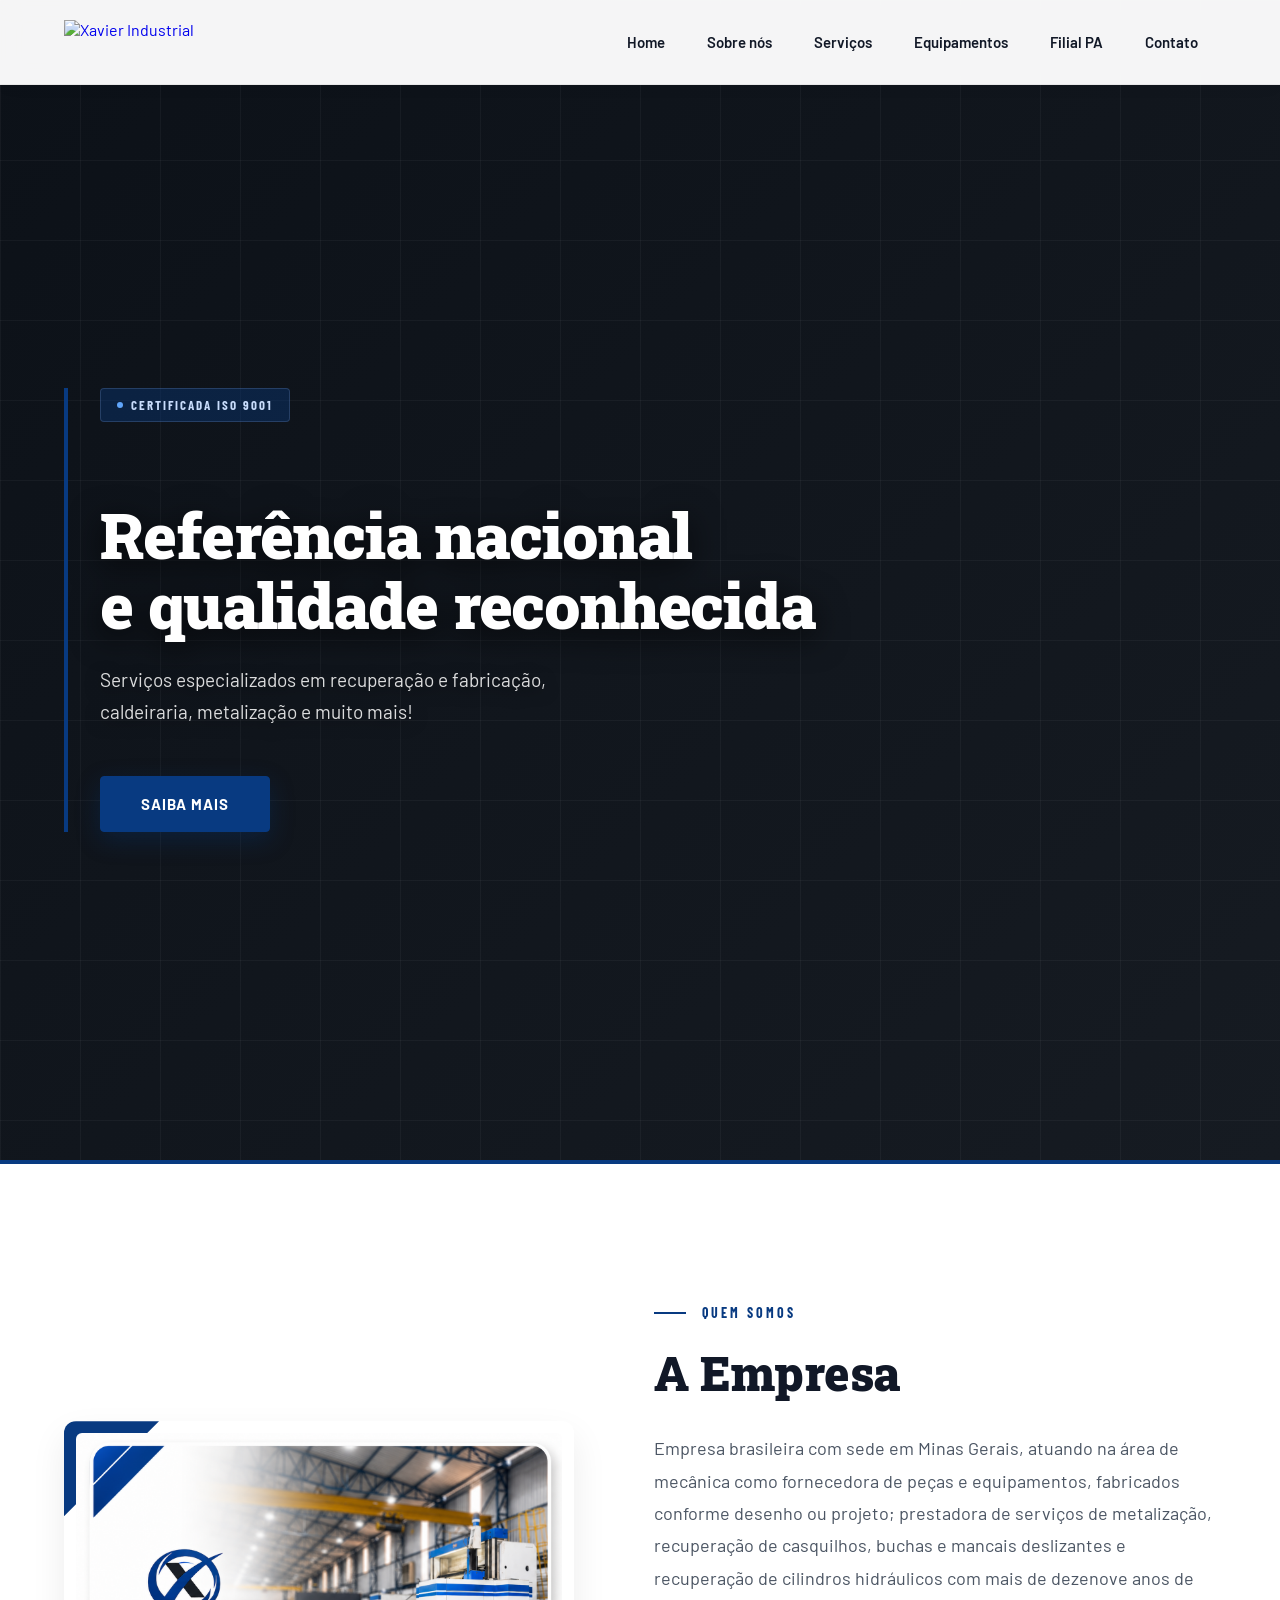
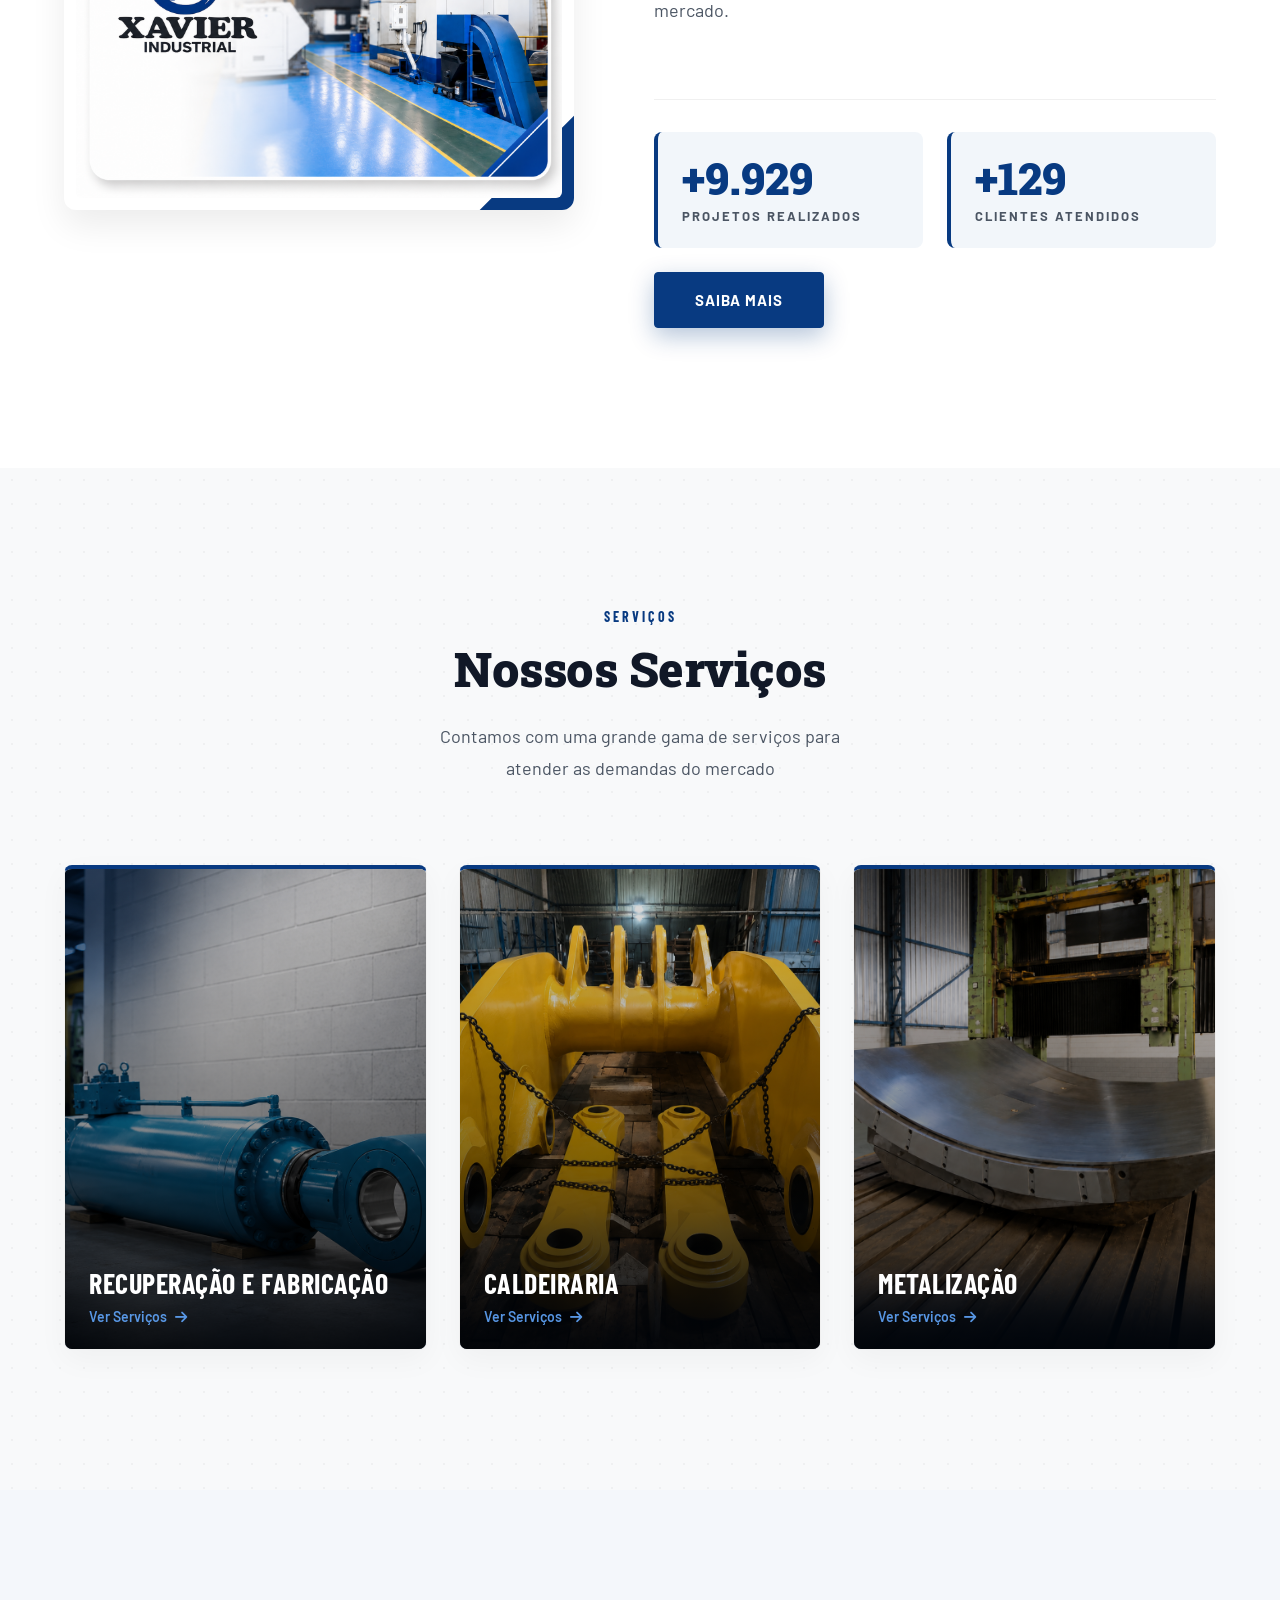
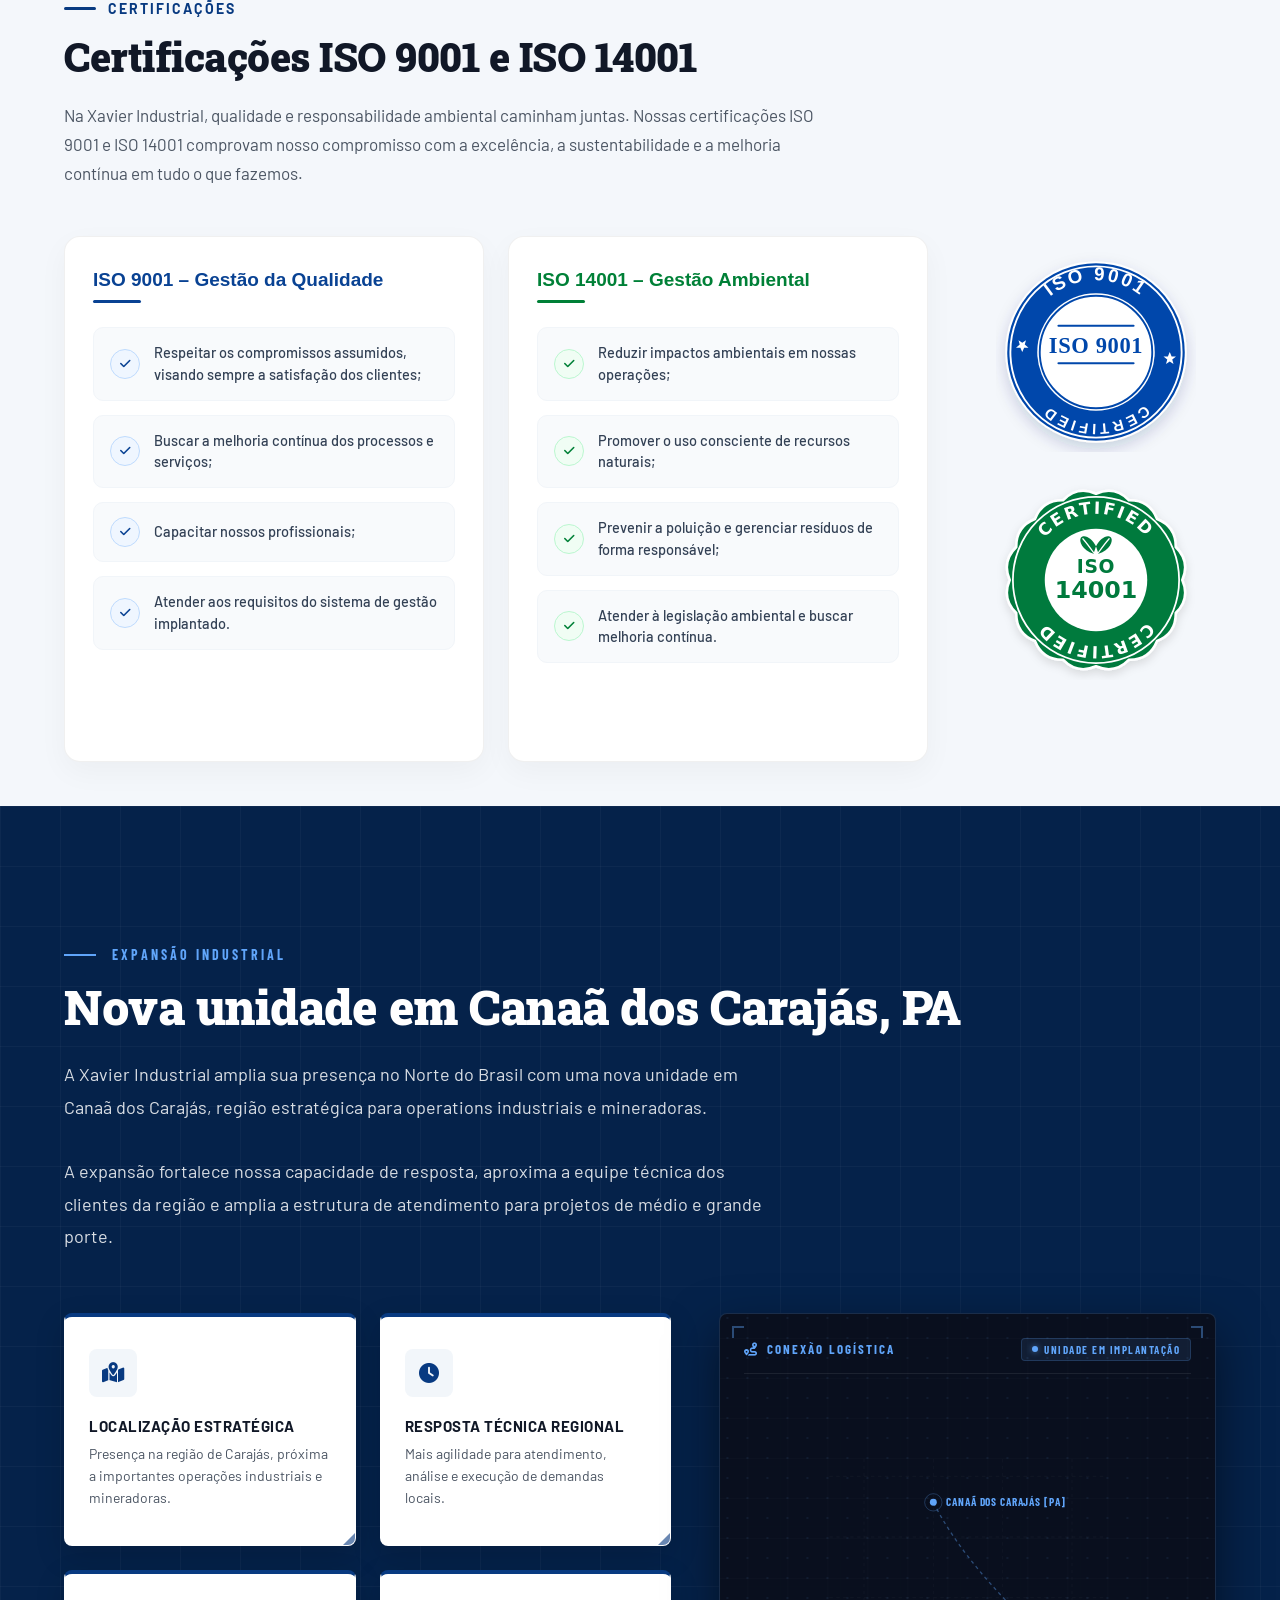
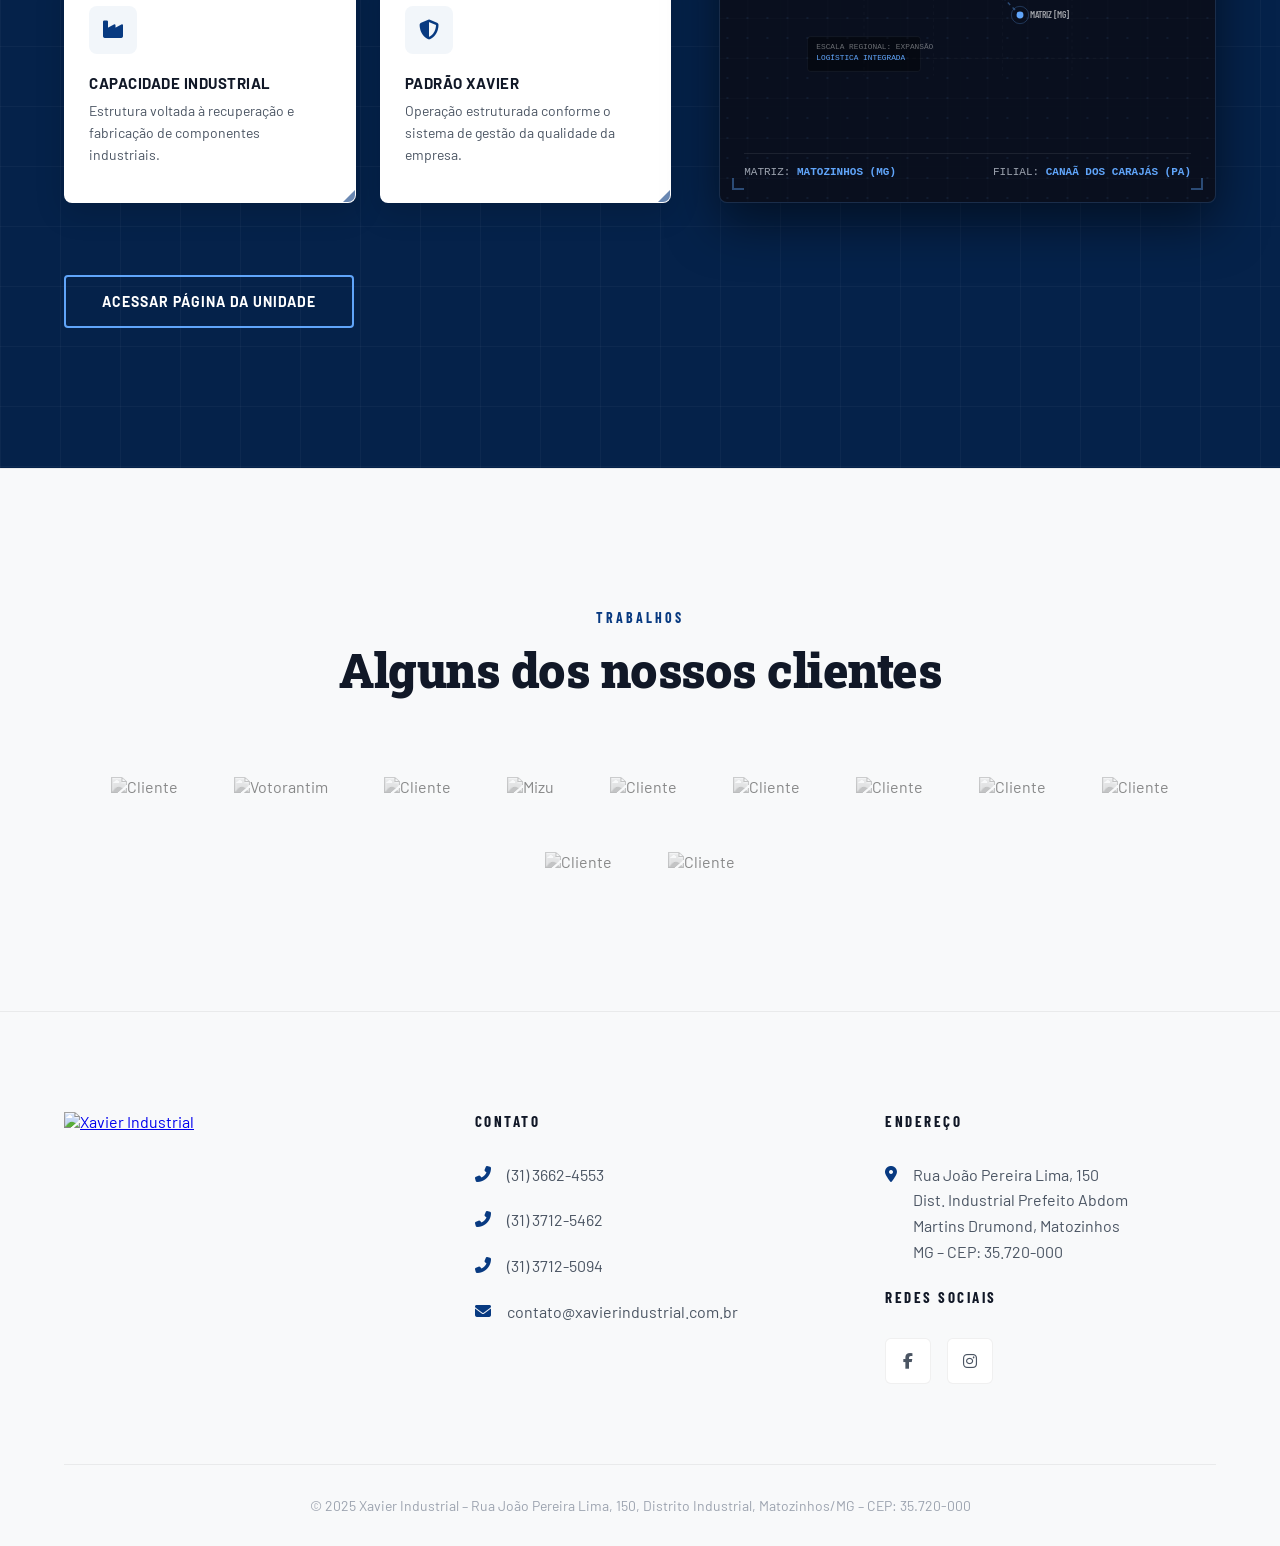
==== commit 34b78129: "Inserir iso 14001, novas imagens,aba serviços, página da Filia atualizada." ====
--- a/index.html
+++ b/index.html
@@ -5,7 +5,7 @@
   <meta name="viewport" content="width=device-width, initial-scale=1.0">
   <title>Xavier Industrial</title>
   <link rel="icon" href="https://xavierindustrial.com.br/wp-content/uploads/2023/03/cropped-logo-radape-32x32.png" sizes="32x32" />
-  <link rel="stylesheet" href="styles.css">
+  <link rel="stylesheet" href="styles.css?v=12">
   <link rel="stylesheet" href="https://cdnjs.cloudflare.com/ajax/libs/font-awesome/6.4.0/css/all.min.css">
 </head>
 <body>
@@ -20,6 +20,7 @@
       <a href="sobre.html">Sobre nós</a>
       <a href="servicos.html">Serviços</a>
       <a href="equipamentos.html">Equipamentos</a>
+      <a href="index.html#filial-pa">Filial PA</a>
       <a href="contato.html">Contato</a>
     </div>
   </nav>
@@ -33,7 +34,7 @@
     <div class="xi-hero-content">
       <div class="xi-hero-badge">Certificada ISO 9001</div>
       <h1>Referência nacional<br>e qualidade reconhecida</h1>
-      <p>Serviços especializados em usinagem,<br>caldeiraria, metalização e muito mais!</p>
+      <p>Serviços especializados em recuperação e fabricação,<br>caldeiraria, metalização e muito mais!</p>
       <div class="xi-hero-actions">
         <a href="servicos.html" class="xi-btn-primary">saiba mais</a>
       </div>
@@ -44,7 +45,7 @@
   <section class="xi-sobre">
     <div class="xi-sobre-inner">
       <div class="xi-sobre-visual">
-        <img src="https://xavierindustrial.com.br/wp-content/uploads/2023/03/img-contador-e1678973815233.png" alt="Anos de experiência">
+        <img src="img/Nova img head.png" alt="Xavier Industrial">
       </div>
       <div class="xi-sobre-content">
         <div class="xi-section-label">QUEM SOMOS</div>
@@ -79,41 +80,121 @@
 
     <div class="xi-servicos-grid">
       <a href="servicos.html" class="xi-servico-card">
-        <img src="https://xavierindustrial.com.br/wp-content/uploads/2023/03/usinagem.png" alt="Usinagem">
+        <div class="xi-servico-img-wrapper">
+          <img src="img/Capas/ChatGPT%20Image%208_07_2026,%2017_24_45.png" alt="Recuperação e Fabricação">
+          <div class="xi-servico-overlay">
+            <h3>Recuperação e Fabricação</h3>
+            <span class="xi-servico-btn">Ver Serviços <i class="fas fa-arrow-right"></i></span>
+          </div>
+        </div>
       </a>
       <a href="servicos.html" class="xi-servico-card">
-        <img src="https://xavierindustrial.com.br/wp-content/uploads/2023/03/caldeiraria.png" alt="Caldeiraria">
+        <div class="xi-servico-img-wrapper">
+          <img src="img/Capas/ChatGPT%20Image%208_07_2026,%2017_24_49.png" alt="Caldeiraria">
+          <div class="xi-servico-overlay">
+            <h3>Caldeiraria</h3>
+            <span class="xi-servico-btn">Ver Serviços <i class="fas fa-arrow-right"></i></span>
+          </div>
+        </div>
       </a>
       <a href="servicos.html" class="xi-servico-card">
-        <img src="https://xavierindustrial.com.br/wp-content/uploads/2023/03/metalizacao.png" alt="Metalização">
+        <div class="xi-servico-img-wrapper">
+          <img src="img/Capas/ChatGPT%20Image%208_07_2026,%2017_24_53.png" alt="Metalização">
+          <div class="xi-servico-overlay">
+            <h3>Metalização</h3>
+            <span class="xi-servico-btn">Ver Serviços <i class="fas fa-arrow-right"></i></span>
+          </div>
+        </div>
       </a>
     </div>
   </section>
 
-  <!-- QUALIDADE / CERTIFICAÇÃO -->
-  <section class="xi-qualidade">
-    <div class="xi-qualidade-inner">
-      <div class="xi-sobre-content">
-        <div class="xi-section-label">CERTIFICAÇÃO</div>
-        <h2 class="xi-section-title">Certificação ISO 9001</h2>
-        <p class="xi-section-body">Qualidade é nossa palavra de ordem! Todo nosso trabalho e dedicação é reconhecido através do certificado <strong>ISO 9001:2015</strong>, emitido por organismo certificador internacional.<br><br>Conheça a <strong>Política de Qualidade</strong> da Xavier Industrial:</p>
-
-        <ul class="xi-politica-list">
-          <li class="xi-politica-item">Respeitar os compromissos assumidos, visando sempre à satisfação de nossos clientes;</li>
-          <li class="xi-politica-item">A melhoria contínua de nossos processos e serviços, visando à otimização da execução;</li>
-          <li class="xi-politica-item">Capacitar nossos profissionais;</li>
-          <li class="xi-politica-item">Manter um ótimo ambiente de trabalho;</li>
-          <li class="xi-politica-item">Atender aos requisitos do Sistema de Gestão implantado.</li>
-        </ul>
-      </div>
-      <div class="xi-qualidade-imagem">
-        <img src="https://xavierindustrial.com.br/wp-content/uploads/2023/03/iso9001.png" alt="ISO 9001">
-      </div>
+  <!-- QUALIDADE & MEIO AMBIENTE / CERTIFICAÇÕES -->
+  <section class="xi-certificacoes-section">
+    <div class="xi-certificacoes-container">
+      
+      <!-- Top Header -->
+      <div class="xi-certificacoes-header">
+        <div class="xi-certificacoes-label">
+          <span class="xi-label-dash"></span> CERTIFICAÇÕES
+        </div>
+        <h2 class="xi-certificacoes-title">Certificações ISO 9001 e ISO 14001</h2>
+        <p class="xi-certificacoes-desc">
+          Na Xavier Industrial, qualidade e responsabilidade ambiental caminham juntas. Nossas certificações ISO 9001 e ISO 14001 comprovam nosso compromisso com a excelência, a sustentabilidade e a melhoria contínua em tudo o que fazemos.
+        </p>
+      </div>
+
+      <!-- Main Grid: Cards + Badges -->
+      <div class="xi-certificacoes-grid">
+        
+        <!-- Cards Container (Side by side) -->
+        <div class="xi-cert-cards-wrapper">
+          
+          <!-- CARD ISO 9001 -->
+          <div class="xi-cert-card">
+            <h3 class="xi-cert-card-title xi-title-blue">ISO 9001 – Gestão da Qualidade</h3>
+            <ul class="xi-cert-list">
+              <li class="xi-cert-item">
+                <span class="xi-cert-icon xi-icon-blue"><i class="fas fa-check"></i></span>
+                <span class="xi-cert-text">Respeitar os compromissos assumidos, visando sempre a satisfação dos clientes;</span>
+              </li>
+              <li class="xi-cert-item">
+                <span class="xi-cert-icon xi-icon-blue"><i class="fas fa-check"></i></span>
+                <span class="xi-cert-text">Buscar a melhoria contínua dos processos e serviços;</span>
+              </li>
+              <li class="xi-cert-item">
+                <span class="xi-cert-icon xi-icon-blue"><i class="fas fa-check"></i></span>
+                <span class="xi-cert-text">Capacitar nossos profissionais;</span>
+              </li>
+              <li class="xi-cert-item">
+                <span class="xi-cert-icon xi-icon-blue"><i class="fas fa-check"></i></span>
+                <span class="xi-cert-text">Atender aos requisitos do sistema de gestão implantado.</span>
+              </li>
+            </ul>
+          </div>
+
+          <!-- CARD ISO 14001 -->
+          <div class="xi-cert-card">
+            <h3 class="xi-cert-card-title xi-title-green">ISO 14001 – Gestão Ambiental</h3>
+            <ul class="xi-cert-list">
+              <li class="xi-cert-item">
+                <span class="xi-cert-icon xi-icon-green"><i class="fas fa-check"></i></span>
+                <span class="xi-cert-text">Reduzir impactos ambientais em nossas operações;</span>
+              </li>
+              <li class="xi-cert-item">
+                <span class="xi-cert-icon xi-icon-green"><i class="fas fa-check"></i></span>
+                <span class="xi-cert-text">Promover o uso consciente de recursos naturais;</span>
+              </li>
+              <li class="xi-cert-item">
+                <span class="xi-cert-icon xi-icon-green"><i class="fas fa-check"></i></span>
+                <span class="xi-cert-text">Prevenir a poluição e gerenciar resíduos de forma responsável;</span>
+              </li>
+              <li class="xi-cert-item">
+                <span class="xi-cert-icon xi-icon-green"><i class="fas fa-check"></i></span>
+                <span class="xi-cert-text">Atender à legislação ambiental e buscar melhoria contínua.</span>
+              </li>
+            </ul>
+          </div>
+
+        </div>
+
+        <!-- Right Side Seals / Badges -->
+        <div class="xi-cert-badges-col">
+          <div class="xi-cert-badge-wrapper">
+            <img src="img/iso-9001-badge.svg?v=10" alt="Selo Certificação ISO 9001" class="xi-cert-badge-img">
+          </div>
+          <div class="xi-cert-badge-wrapper">
+            <img src="img/iso-14001-badge.svg?v=10" alt="Selo Certificação ISO 14001" class="xi-cert-badge-img">
+          </div>
+        </div>
+
+      </div>
+
     </div>
   </section>
 
   <!-- NOVA FILIAL -->
-  <section class="branch-section">
+  <section class="branch-section" id="filial-pa">
     <div class="branch-section-header">
       <div class="xi-section-label">EXPANSÃO INDUSTRIAL</div>
       <h2 class="xi-section-title">Nova unidade em Canaã dos Carajás, PA</h2>
@@ -150,7 +231,7 @@
           </div>
           <div class="branch-card-text">
             <strong>Capacidade industrial</strong>
-            <p>Estrutura voltada à usinagem, recuperação e fabricação de componentes industriais.</p>
+            <p>Estrutura voltada à recuperação e fabricação de componentes industriais.</p>
           </div>
         </div>
 
--- a/styles.css
+++ b/styles.css
@@ -177,10 +177,43 @@
 .xi-sobre { padding: 140px 5%; background: var(--branco); position: relative; }
 .xi-sobre-inner { display: grid; grid-template-columns: 1fr 1.1fr; gap: 80px; align-items: center; max-width: 1200px; margin: 0 auto; }
 .xi-sobre-visual { 
-  position: relative; border-radius: 8px; overflow: hidden; 
-  box-shadow: var(--sombra-card); border-left: 8px solid var(--azul);
-}
-.xi-sobre-visual img { width: 100%; height: auto; display: block; }
+  position: relative; 
+  border-radius: 12px; 
+  padding: 12px;
+  background: var(--branco);
+  box-shadow: 0 15px 35px rgba(0,0,0,0.08); 
+  overflow: hidden;
+}
+.xi-sobre-visual::before {
+  content: '';
+  position: absolute;
+  top: 0;
+  left: 0;
+  width: 95px;
+  height: 95px;
+  background: var(--azul);
+  clip-path: polygon(0 0, 100% 0, 0 100%);
+  z-index: 1;
+}
+.xi-sobre-visual::after {
+  content: '';
+  position: absolute;
+  bottom: 0;
+  right: 0;
+  width: 95px;
+  height: 95px;
+  background: var(--azul);
+  clip-path: polygon(100% 100%, 0 100%, 100% 0);
+  z-index: 1;
+}
+.xi-sobre-visual img { 
+  width: 100%; 
+  height: auto; 
+  display: block; 
+  border-radius: 6px;
+  position: relative;
+  z-index: 2;
+}
 .xi-sobre-content { display: flex; flex-direction: column; gap: 8px; }
 
 /* Bloco de estatísticas (Claro/Clean) */
@@ -211,10 +244,62 @@
   transition: all 0.4s cubic-bezier(0.16, 1, 0.3, 1); text-decoration: none; display: block; 
   border: 1px solid var(--borda-clara); border-top: 4px solid var(--azul);
   box-shadow: var(--sombra-card);
-}
-.xi-servico-card img { width: 100%; height: auto; display: block; transition: transform 0.8s ease; }
-.xi-servico-card:hover { transform: translateY(-8px); box-shadow: var(--sombra-hover); }
-.xi-servico-card:hover img { transform: scale(1.05); }
+  position: relative;
+  aspect-ratio: 1086 / 1448;
+}
+.xi-servico-img-wrapper {
+  position: relative;
+  width: 100%;
+  height: 100%;
+  overflow: hidden;
+}
+.xi-servico-card img { 
+  width: 100%; 
+  height: 100%; 
+  object-fit: cover; 
+  display: block; 
+  transition: transform 0.8s ease; 
+}
+.xi-servico-overlay {
+  position: absolute;
+  inset: 0;
+  background: linear-gradient(to top, rgba(0, 0, 0, 0.85) 0%, rgba(0, 0, 0, 0.4) 50%, rgba(0, 0, 0, 0.1) 100%);
+  display: flex;
+  flex-direction: column;
+  justify-content: flex-end;
+  padding: 24px;
+  color: var(--branco);
+  transition: background 0.4s ease;
+  z-index: 1;
+}
+.xi-servico-overlay h3 {
+  font-family: 'Barlow Condensed', sans-serif;
+  font-size: 28px;
+  font-weight: 700;
+  margin: 0 0 8px 0;
+  letter-spacing: 0.5px;
+  text-transform: uppercase;
+  color: var(--branco);
+}
+.xi-servico-btn {
+  font-size: 14px;
+  font-weight: 600;
+  color: #60a5fa;
+  display: flex;
+  align-items: center;
+  gap: 8px;
+  opacity: 0.9;
+  transition: all 0.3s ease;
+}
+.xi-servico-card:hover .xi-servico-btn {
+  opacity: 1;
+  color: var(--branco);
+  transform: translateX(4px);
+}
+.xi-servico-card:hover .xi-servico-overlay {
+  background: linear-gradient(to top, rgba(8, 58, 129, 0.9) 0%, rgba(8, 58, 129, 0.6) 60%, rgba(8, 58, 129, 0.2) 100%);
+}
+.xi-servico-card:hover img { transform: scale(1.08); }
 
 /* ─── QUALIDADE / ISO 9001 ─── */
 .xi-qualidade { padding: 140px 5%; background: var(--azul-suave); border-top: 1px solid var(--borda); border-bottom: 1px solid var(--borda); }
@@ -768,3 +853,546 @@
   }
 }
 
+/* ─── PORTFÓLIO DE SERVIÇOS REALIZADOS (CARROSSÉIS) ─── */
+.portfolio-section {
+  padding: 100px 5%;
+  background: var(--cinza-claro);
+  border-top: 1px solid var(--borda-clara);
+  position: relative;
+}
+
+.portfolio-section .xi-section-title {
+  text-align: center;
+  margin-bottom: 50px;
+}
+
+.portfolio-category-block {
+  margin-bottom: 80px;
+  position: relative;
+}
+
+.portfolio-category-block:last-child {
+  margin-bottom: 0;
+}
+
+.portfolio-category-title {
+  font-family: 'Barlow Condensed', sans-serif;
+  font-size: 24px;
+  font-weight: 700;
+  text-transform: uppercase;
+  color: var(--azul);
+  margin-bottom: 24px;
+  display: flex;
+  align-items: center;
+  gap: 12px;
+  border-bottom: 2px solid var(--azul-suave);
+  padding-bottom: 12px;
+  max-width: 1200px;
+  margin-left: auto;
+  margin-right: auto;
+}
+
+.portfolio-category-title span {
+  font-size: 14px;
+  font-weight: 500;
+  color: var(--texto-suave);
+  text-transform: none;
+}
+
+.portfolio-carousel-wrapper {
+  position: relative;
+  max-width: 1200px;
+  margin: 0 auto;
+  padding: 0 10px;
+}
+
+.portfolio-carousel-container {
+  display: flex;
+  gap: 24px;
+  overflow-x: auto;
+  scroll-snap-type: x mandatory;
+  scroll-behavior: smooth;
+  padding: 16px 0;
+  scrollbar-width: none; /* Firefox */
+}
+
+.portfolio-carousel-container::-webkit-scrollbar {
+  display: none; /* Chrome, Safari, Opera */
+}
+
+.portfolio-card {
+  flex: 0 0 500px;
+  scroll-snap-align: start;
+  background: var(--branco);
+  border-radius: 8px;
+  overflow: hidden;
+  border: 1px solid var(--borda-clara);
+  box-shadow: var(--sombra-card);
+  transition: all 0.4s cubic-bezier(0.16, 1, 0.3, 1);
+  display: flex;
+  flex-direction: column;
+}
+
+.portfolio-card:hover {
+  transform: translateY(-6px);
+  box-shadow: var(--sombra-hover);
+  border-color: var(--azul);
+}
+
+.portfolio-card-img-container {
+  position: relative;
+  width: 100%;
+  height: 350px;
+  overflow: hidden;
+  background: var(--branco);
+}
+
+.portfolio-card-img-container img {
+  width: 100%;
+  height: 100%;
+  object-fit: contain;
+  display: block;
+  transition: transform 0.8s ease;
+}
+
+.portfolio-card:hover .portfolio-card-img-container img {
+  transform: scale(1.08);
+}
+
+.portfolio-card-content {
+  padding: 20px;
+  flex-grow: 1;
+  display: flex;
+  flex-direction: column;
+  justify-content: center;
+  background: var(--branco);
+  border-top: 1px solid var(--borda-clara);
+}
+
+.portfolio-card-content h4 {
+  font-size: 16px;
+  font-weight: 600;
+  color: var(--texto-escuro);
+  margin: 0;
+  line-height: 1.4;
+}
+
+/* Setas do Carrossel */
+.portfolio-arrow {
+  position: absolute;
+  top: 50%;
+  transform: translateY(-50%);
+  width: 48px;
+  height: 48px;
+  border-radius: 50%;
+  background: var(--branco);
+  border: 1px solid var(--borda);
+  color: var(--azul);
+  display: flex;
+  align-items: center;
+  justify-content: center;
+  cursor: pointer;
+  box-shadow: var(--sombra-card);
+  transition: all 0.3s ease;
+  z-index: 10;
+}
+
+.portfolio-arrow:hover {
+  background: var(--azul);
+  border-color: var(--azul);
+  color: var(--branco);
+  box-shadow: var(--sombra-hover);
+}
+
+.portfolio-arrow.prev {
+  left: -24px;
+}
+
+.portfolio-arrow.next {
+  right: -24px;
+}
+
+/* Responsividade */
+@media (max-width: 1250px) {
+  .portfolio-arrow.prev {
+    left: -10px;
+  }
+  .portfolio-arrow.next {
+    right: -10px;
+  }
+}
+
+@media (max-width: 768px) {
+  .portfolio-arrow {
+    display: none;
+  }
+  .portfolio-card {
+    flex: 0 0 340px;
+  }
+  .portfolio-card-img-container {
+    height: 240px;
+  }
+  .portfolio-carousel-wrapper {
+    padding: 0;
+  }
+  .portfolio-category-title {
+    padding-left: 15px;
+    padding-right: 15px;
+  }
+}
+
+/* ─── LIGHTBOX MODAL ─── */
+.xi-lightbox {
+  position: fixed;
+  inset: 0;
+  background: rgba(10, 15, 28, 0.95);
+  backdrop-filter: blur(10px);
+  display: flex;
+  align-items: center;
+  justify-content: center;
+  z-index: 9999;
+  opacity: 0;
+  pointer-events: none;
+  transition: opacity 0.4s ease;
+  user-select: none;
+}
+
+.xi-lightbox.active {
+  opacity: 1;
+  pointer-events: auto;
+}
+
+.lightbox-content {
+  position: relative;
+  max-width: 90%;
+  max-height: 80%;
+  display: flex;
+  flex-direction: column;
+  align-items: center;
+  justify-content: center;
+}
+
+.lightbox-content img {
+  max-width: 100%;
+  max-height: 75vh;
+  object-fit: contain;
+  border-radius: 8px;
+  box-shadow: 0 20px 50px rgba(0,0,0,0.5);
+  transform: scale(0.95);
+  transition: transform 0.4s cubic-bezier(0.16, 1, 0.3, 1);
+}
+
+.xi-lightbox.active .lightbox-content img {
+  transform: scale(1);
+}
+
+#lightbox-caption {
+  margin-top: 20px;
+  font-family: 'Barlow Condensed', sans-serif;
+  font-size: 20px;
+  font-weight: 600;
+  text-transform: uppercase;
+  letter-spacing: 0.5px;
+  color: var(--branco);
+  text-align: center;
+}
+
+.lightbox-close {
+  position: absolute;
+  top: 30px;
+  right: 30px;
+  width: 50px;
+  height: 50px;
+  background: rgba(255,255,255,0.05);
+  border: 1px solid rgba(255,255,255,0.1);
+  color: var(--branco);
+  font-size: 32px;
+  border-radius: 50%;
+  cursor: pointer;
+  display: flex;
+  align-items: center;
+  justify-content: center;
+  transition: all 0.3s ease;
+}
+
+.lightbox-close:hover {
+  background: var(--branco);
+  color: var(--azul-escuro);
+  transform: scale(1.1);
+}
+
+.lightbox-arrow {
+  position: absolute;
+  top: 50%;
+  transform: translateY(-50%);
+  width: 60px;
+  height: 60px;
+  border-radius: 50%;
+  background: rgba(255,255,255,0.05);
+  border: 1px solid rgba(255,255,255,0.1);
+  color: var(--branco);
+  display: flex;
+  align-items: center;
+  justify-content: center;
+  cursor: pointer;
+  transition: all 0.3s ease;
+  z-index: 10000;
+}
+
+.lightbox-arrow:hover {
+  background: var(--branco);
+  color: var(--azul-escuro);
+  box-shadow: 0 10px 30px rgba(0,0,0,0.3);
+}
+
+.lightbox-arrow.prev {
+  left: 40px;
+}
+
+.lightbox-arrow.next {
+  right: 40px;
+}
+
+@media (max-width: 768px) {
+  .lightbox-arrow {
+    width: 44px;
+    height: 44px;
+  }
+  .lightbox-arrow.prev {
+    left: 15px;
+  }
+  .lightbox-arrow.next {
+    right: 15px;
+  }
+  .lightbox-close {
+    top: 20px;
+    right: 20px;
+    width: 40px;
+    height: 40px;
+    font-size: 24px;
+  }
+}
+
+/* ─── CERTIFICAÇÕES (ISO 9001 & ISO 14001) ─── */
+.xi-certificacoes-section {
+  padding: 110px 5%;
+  background: #f4f7fb;
+  position: relative;
+}
+
+.xi-certificacoes-container {
+  max-width: 1240px;
+  margin: 0 auto;
+}
+
+.xi-certificacoes-header {
+  max-width: 780px;
+  margin-bottom: 48px;
+}
+
+.xi-certificacoes-label {
+  display: flex;
+  align-items: center;
+  gap: 12px;
+  font-size: 14px;
+  font-weight: 700;
+  color: var(--azul);
+  letter-spacing: 2px;
+  text-transform: uppercase;
+  margin-bottom: 16px;
+}
+
+.xi-label-dash {
+  width: 32px;
+  height: 3px;
+  background-color: var(--azul);
+  border-radius: 2px;
+  display: inline-block;
+}
+
+.xi-certificacoes-title {
+  font-family: 'Roboto Slab', serif;
+  font-weight: 900;
+  font-size: 40px;
+  color: var(--texto-escuro);
+  line-height: 1.2;
+  margin: 0 0 20px 0;
+  letter-spacing: -0.5px;
+}
+
+.xi-certificacoes-desc {
+  font-size: 17px;
+  line-height: 1.7;
+  color: var(--texto-medio);
+  margin: 0;
+}
+
+.xi-certificacoes-grid {
+  display: grid;
+  grid-template-columns: 1fr 240px;
+  gap: 48px;
+  align-items: center;
+}
+
+.xi-cert-cards-wrapper {
+  display: grid;
+  grid-template-columns: 1fr 1fr;
+  gap: 24px;
+}
+
+.xi-cert-card {
+  background: var(--branco);
+  border-radius: 16px;
+  padding: 32px 28px;
+  box-shadow: 0 10px 30px rgba(0, 0, 0, 0.04);
+  border: 1px solid var(--borda-clara);
+  display: flex;
+  flex-direction: column;
+  height: 100%;
+}
+
+.xi-cert-card-title {
+  font-size: 19px;
+  font-weight: 800;
+  margin: 0 0 24px 0;
+  padding-bottom: 12px;
+  position: relative;
+}
+
+.xi-title-blue {
+  color: #094293;
+}
+
+.xi-title-blue::after {
+  content: '';
+  position: absolute;
+  bottom: 0;
+  left: 0;
+  width: 48px;
+  height: 3px;
+  background: #094293;
+  border-radius: 2px;
+}
+
+.xi-title-green {
+  color: #008037;
+}
+
+.xi-title-green::after {
+  content: '';
+  position: absolute;
+  bottom: 0;
+  left: 0;
+  width: 48px;
+  height: 3px;
+  background: #008037;
+  border-radius: 2px;
+}
+
+.xi-cert-list {
+  list-style: none;
+  padding: 0;
+  margin: 0;
+  display: flex;
+  flex-direction: column;
+  gap: 14px;
+}
+
+.xi-cert-item {
+  display: flex;
+  align-items: center;
+  gap: 14px;
+  background: #f8fafc;
+  padding: 14px 16px;
+  border-radius: 10px;
+  border: 1px solid #f1f5f9;
+  transition: transform 0.2s ease, box-shadow 0.2s ease;
+}
+
+.xi-cert-item:hover {
+  transform: translateY(-2px);
+  background: var(--branco);
+  box-shadow: 0 4px 12px rgba(0, 0, 0, 0.05);
+}
+
+.xi-cert-icon {
+  width: 28px;
+  height: 28px;
+  min-width: 28px;
+  border-radius: 50%;
+  display: flex;
+  align-items: center;
+  justify-content: center;
+  font-size: 12px;
+}
+
+.xi-icon-blue {
+  background: #eff6ff;
+  color: #094293;
+  border: 1.5px solid #bfdbfe;
+}
+
+.xi-icon-green {
+  background: #f0fdf4;
+  color: #008037;
+  border: 1.5px solid #bbf7d0;
+}
+
+.xi-cert-text {
+  font-size: 14.5px;
+  line-height: 1.5;
+  color: #334155;
+  font-weight: 500;
+}
+
+.xi-cert-badges-col {
+  display: flex;
+  flex-direction: column;
+  gap: 28px;
+  align-items: center;
+  justify-content: center;
+}
+
+.xi-cert-badge-wrapper {
+  width: 200px;
+  height: 200px;
+  display: flex;
+  align-items: center;
+  justify-content: center;
+  transition: transform 0.3s ease;
+}
+
+.xi-cert-badge-wrapper:hover {
+  transform: scale(1.06);
+}
+
+.xi-cert-badge-img {
+  width: 100%;
+  height: 100%;
+  object-fit: contain;
+}
+
+@media (max-width: 1024px) {
+  .xi-certificacoes-grid {
+    grid-template-columns: 1fr;
+    gap: 40px;
+  }
+  .xi-cert-badges-col {
+    flex-direction: row;
+    justify-content: center;
+  }
+}
+
+@media (max-width: 768px) {
+  .xi-cert-cards-wrapper {
+    grid-template-columns: 1fr;
+  }
+  .xi-certificacoes-title {
+    font-size: 30px;
+  }
+  .xi-cert-badge-wrapper {
+    width: 150px;
+    height: 150px;
+  }
+}
+
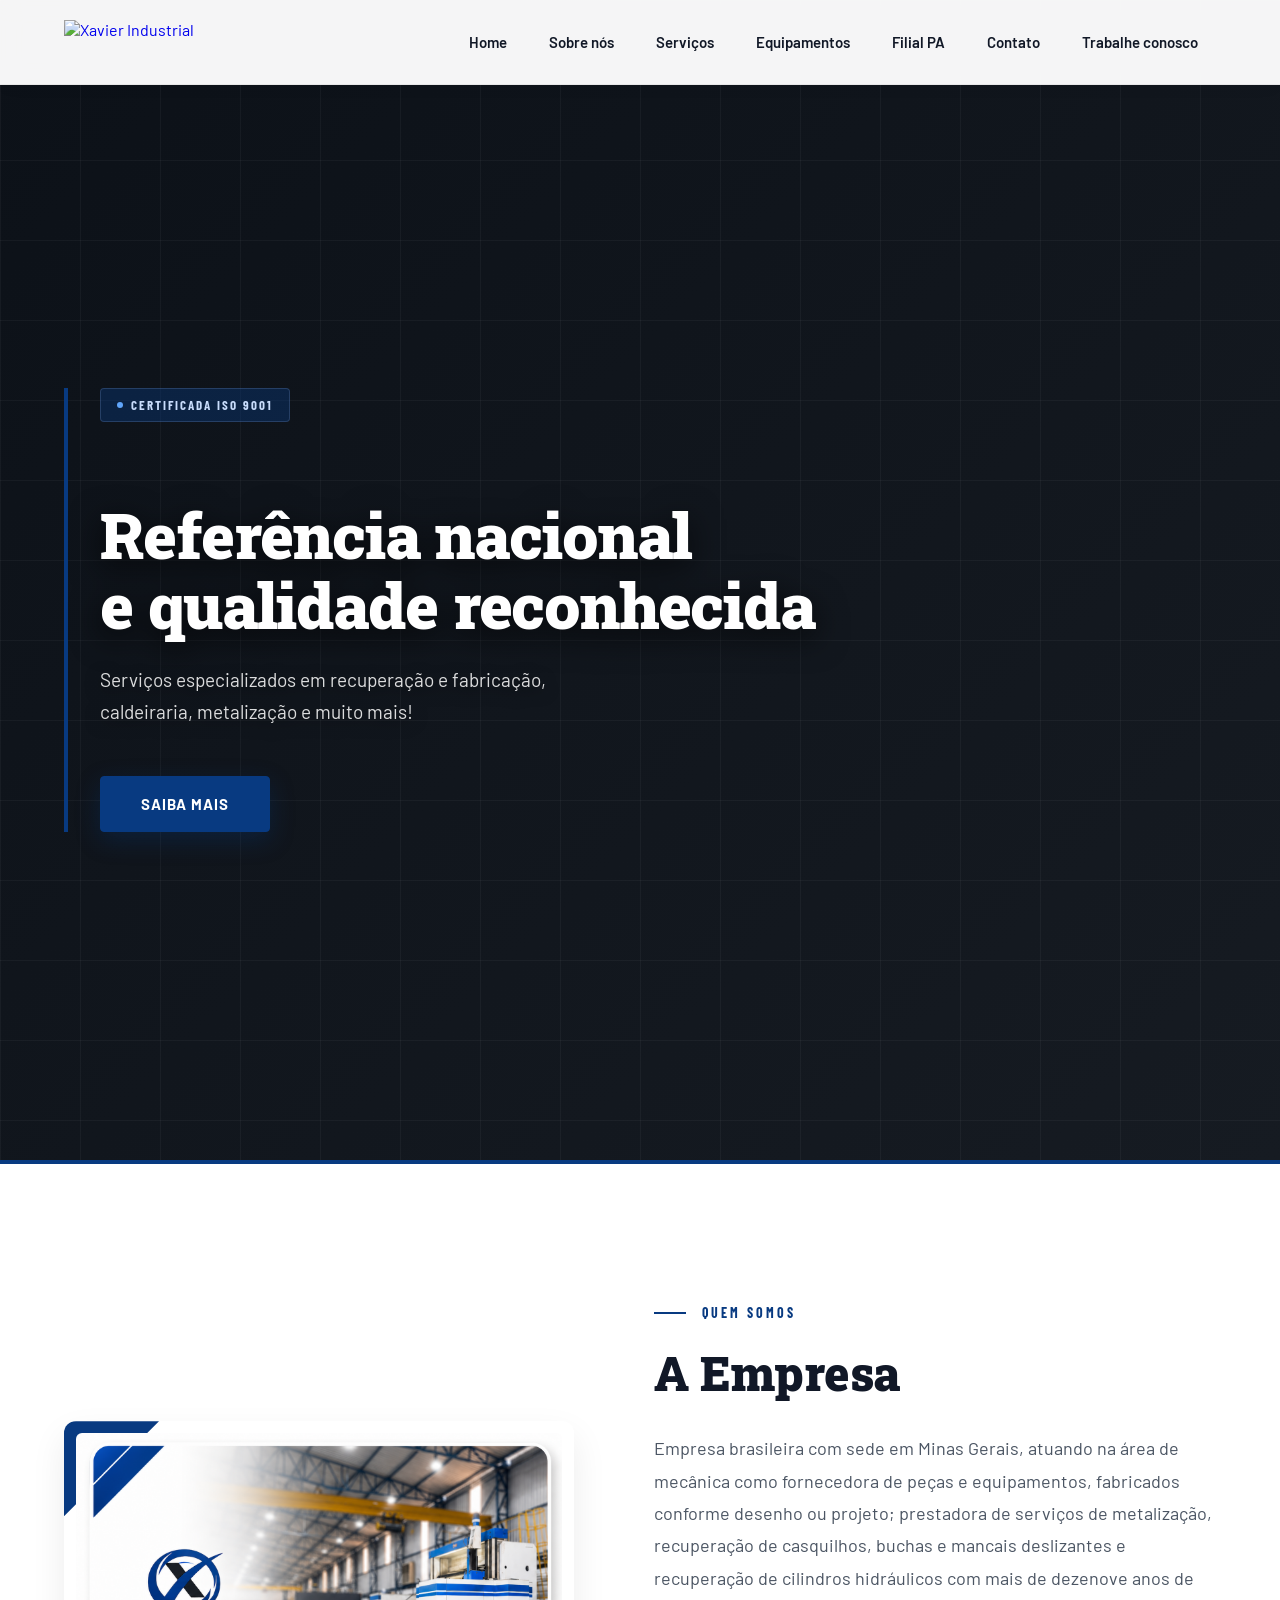
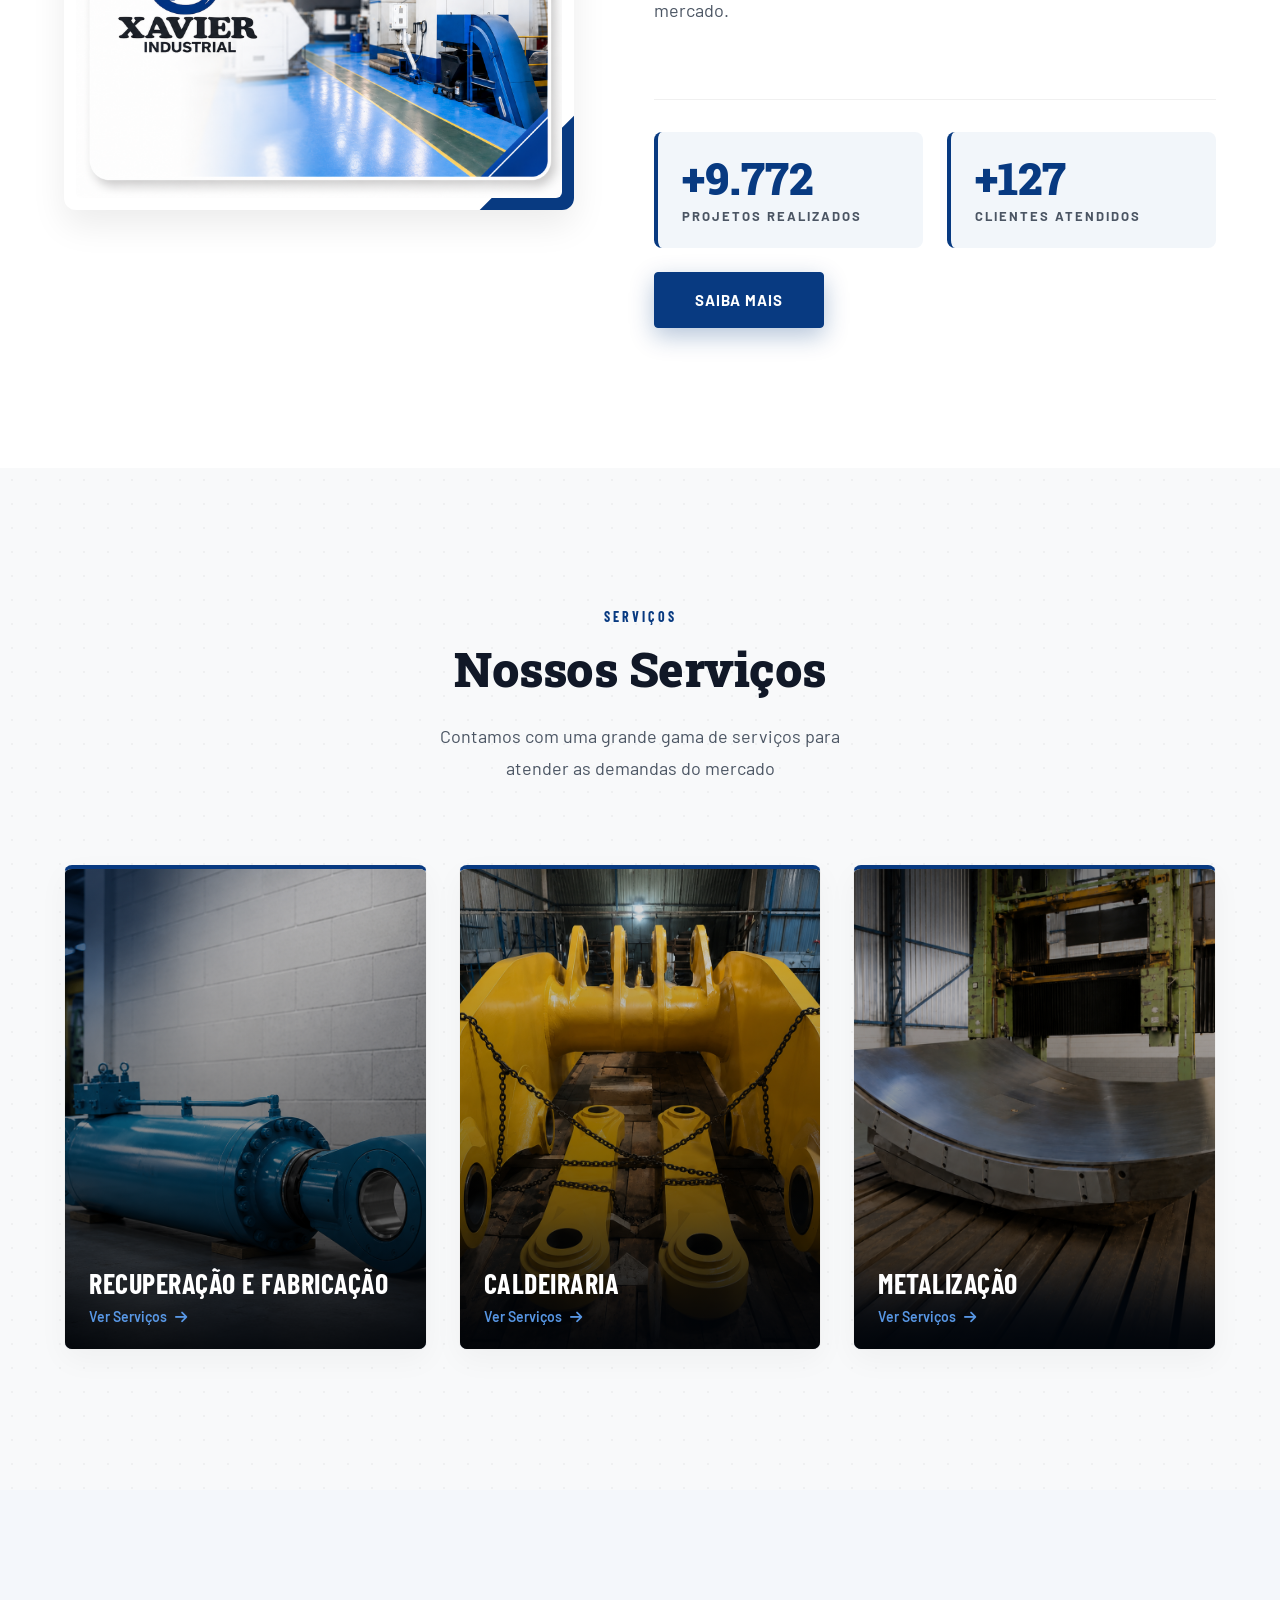
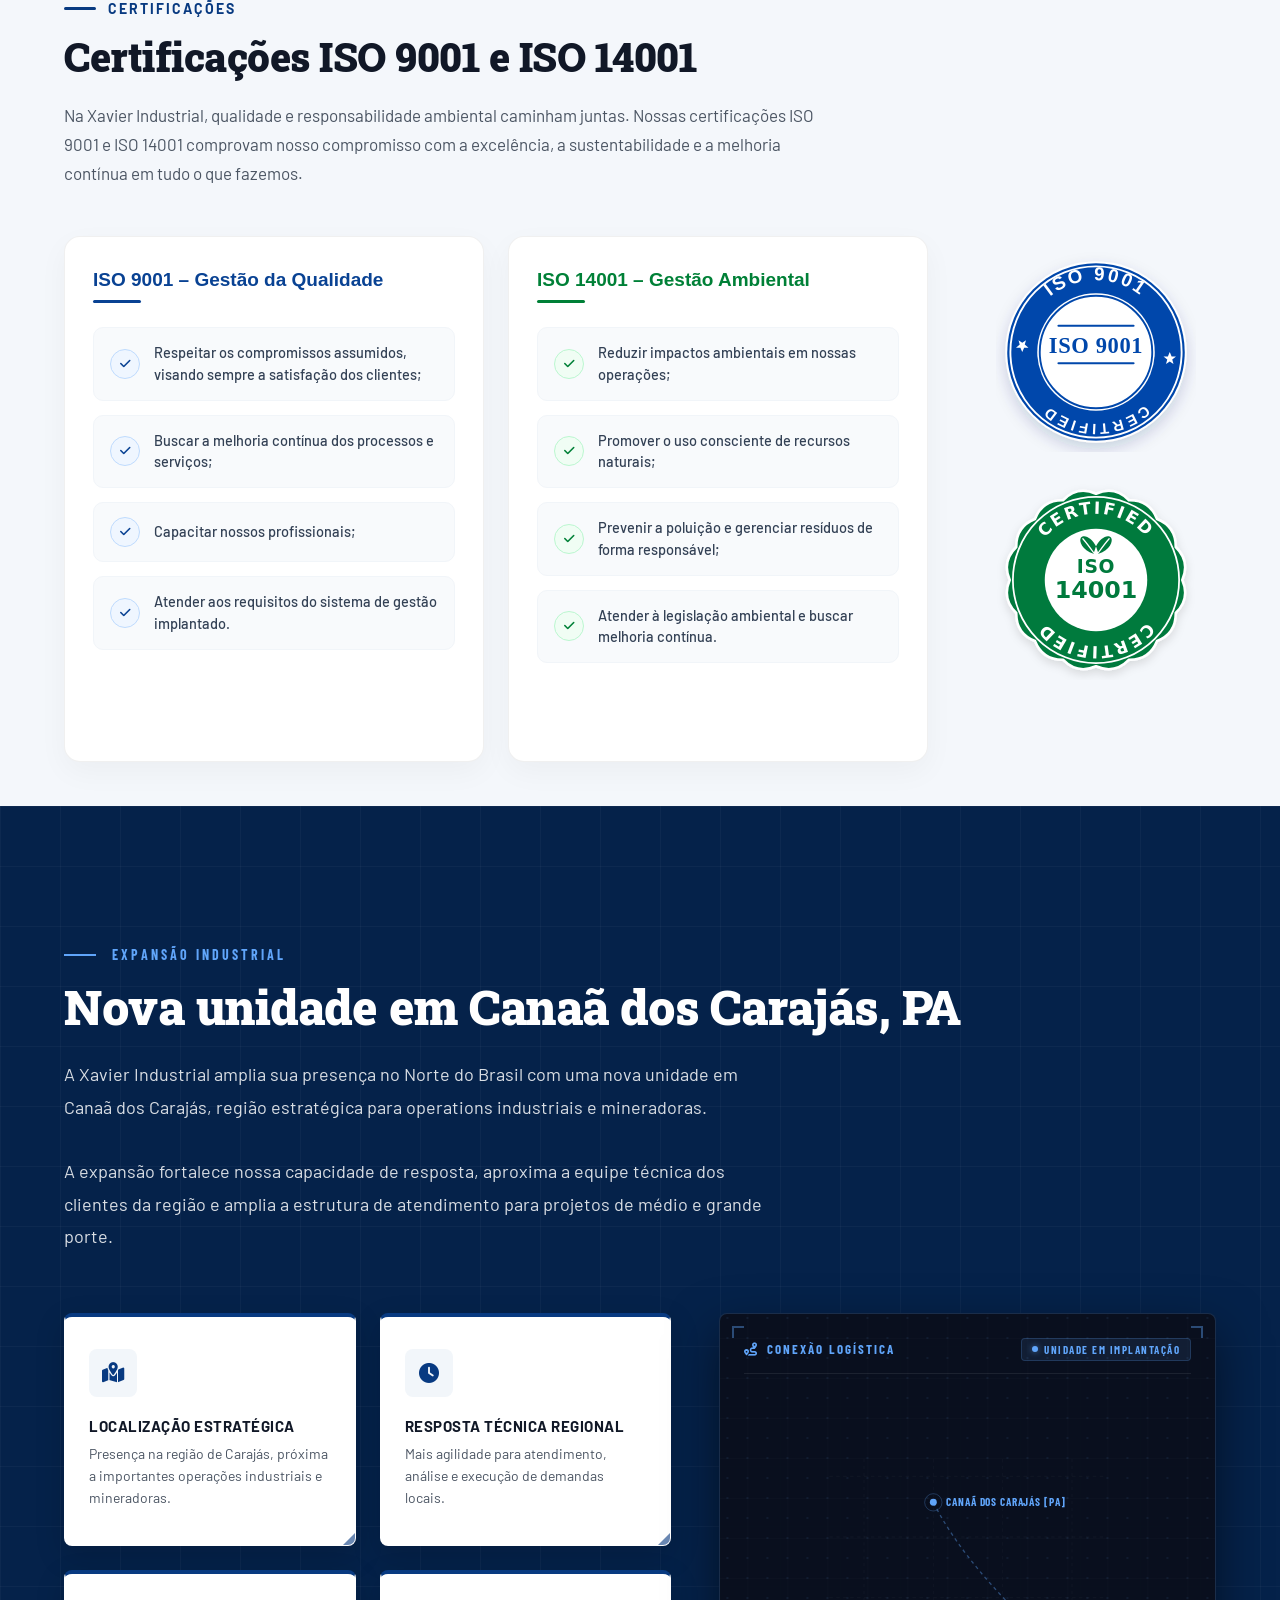
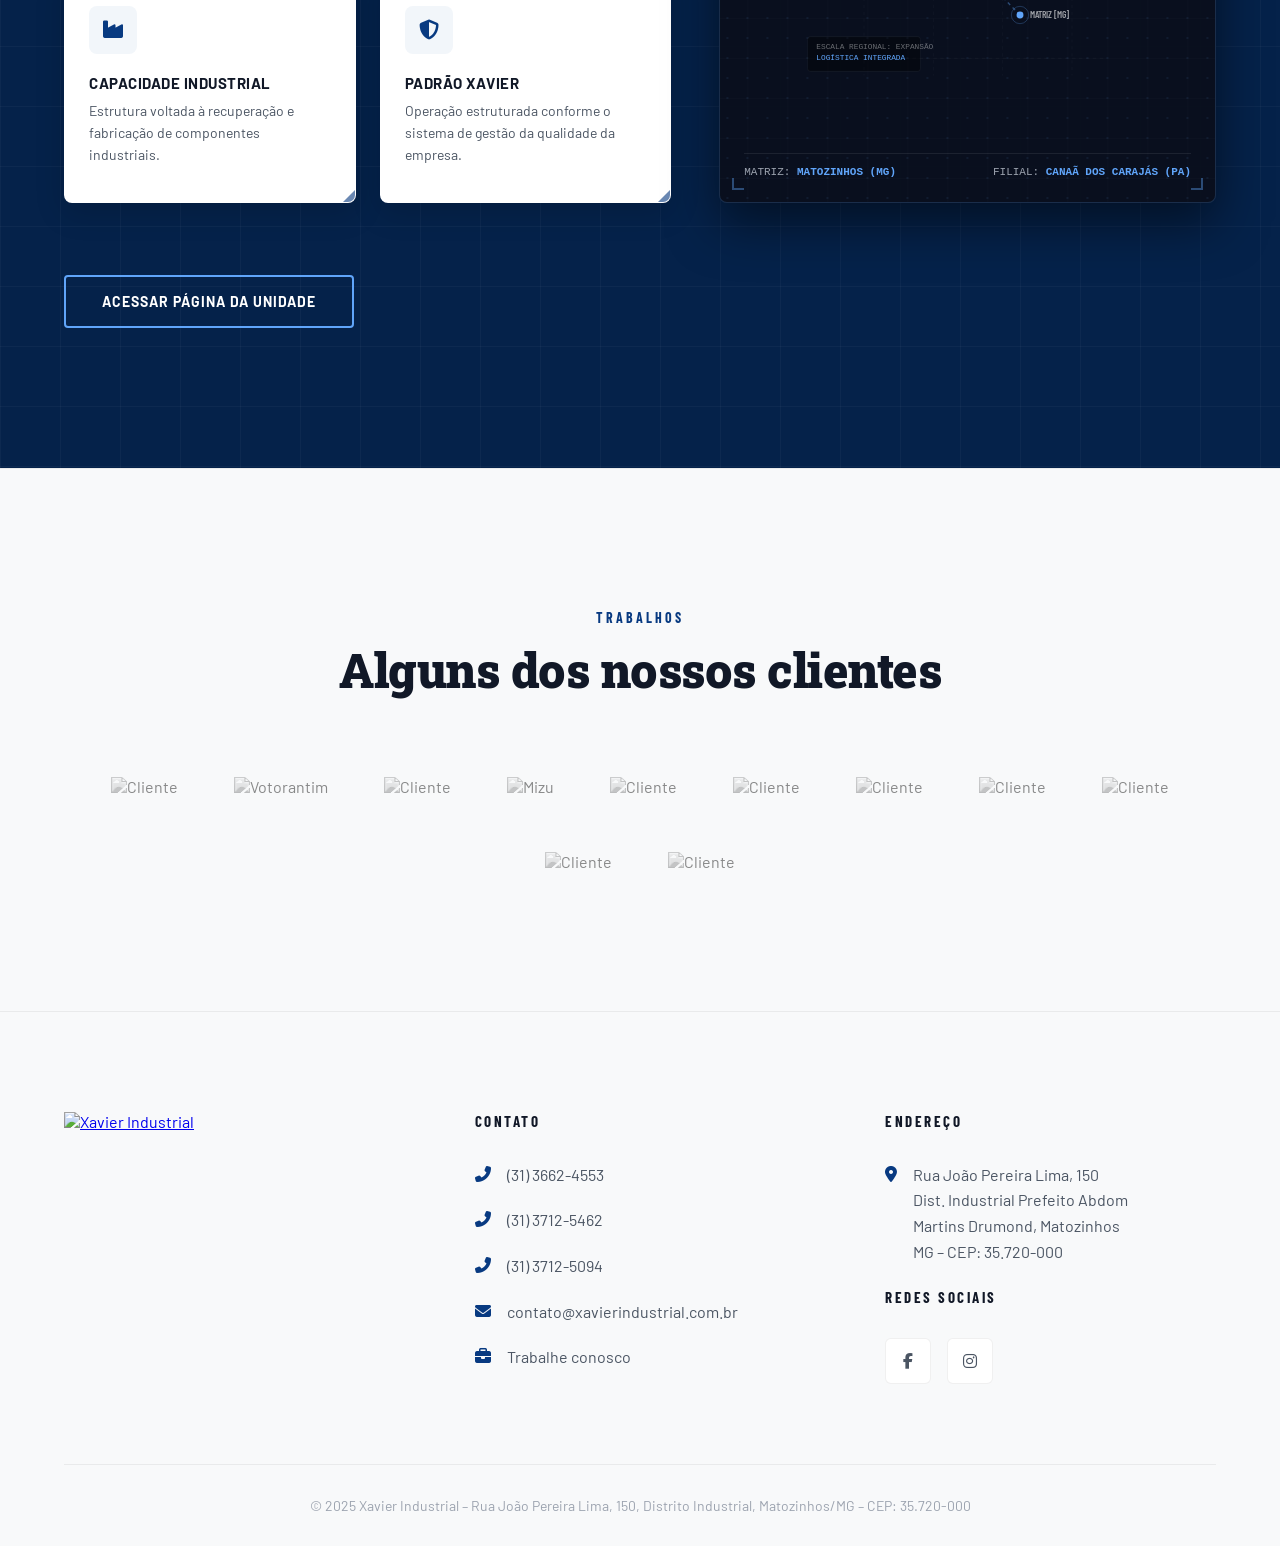
==== commit ed5ea95c: "Navegação Trabalhe conosco e menu mobile: index.html" ====
--- a/index.html
+++ b/index.html
@@ -5,14 +5,14 @@
   <meta name="viewport" content="width=device-width, initial-scale=1.0">
   <title>Xavier Industrial</title>
   <link rel="icon" href="https://xavierindustrial.com.br/wp-content/uploads/2023/03/cropped-logo-radape-32x32.png" sizes="32x32" />
-  <link rel="stylesheet" href="styles.css?v=12">
+  <link rel="stylesheet" href="styles.css?v=14">
   <link rel="stylesheet" href="https://cdnjs.cloudflare.com/ajax/libs/font-awesome/6.4.0/css/all.min.css">
 </head>
 <body>
 
   <!-- NAVBAR -->
   <nav class="xi-nav">
-    <a href="https://xavierindustrial.com.br" class="xi-nav-logo">
+    <a href="index.html" class="xi-nav-logo">
       <img src="https://xavierindustrial.com.br/wp-content/uploads/2023/03/logo-radape.png" alt="Xavier Industrial" height="44">
     </a>
     <div class="xi-nav-links">
@@ -22,7 +22,9 @@
       <a href="equipamentos.html">Equipamentos</a>
       <a href="index.html#filial-pa">Filial PA</a>
       <a href="contato.html">Contato</a>
-    </div>
+      <a href="trabalhe-conosco.html">Trabalhe conosco</a>
+    </div>
+    <details class="xi-nav-mobile"><summary aria-label="Abrir menu"><i class="fas fa-bars" aria-hidden="true"></i><span class="xi-sr-only">Menu</span></summary><div class="xi-nav-mobile-links"><a href="index.html">Home</a><a href="sobre.html">Sobre nós</a><a href="servicos.html">Serviços</a><a href="equipamentos.html">Equipamentos</a><a href="index.html#filial-pa">Filial PA</a><a href="contato.html">Contato</a><a href="trabalhe-conosco.html">Trabalhe conosco</a></div></details>
   </nav>
 
   <!-- HERO -->
@@ -345,6 +347,7 @@
           <li><i class="fas fa-phone-alt xi-footer-icon"></i> (31) 3712-5462</li>
           <li><i class="fas fa-phone-alt xi-footer-icon"></i> (31) 3712-5094</li>
           <li><i class="fas fa-envelope xi-footer-icon"></i> <a href="mailto:contato@xavierindustrial.com.br">contato@xavierindustrial.com.br</a></li>
+          <li><i class="fas fa-briefcase xi-footer-icon"></i> <a href="trabalhe-conosco.html">Trabalhe conosco</a></li>
         </ul>
       </div>
 
--- a/styles.css
+++ b/styles.css
@@ -1396,3 +1396,111 @@
   }
 }
 
+
+
+/* Mobile corrections 2026-10-23: home filial, unidade Canaã e páginas internas */
+.branch-grid > *, .branch-info-col > *, .unit-grid-intro > *, .content-grid > * { min-width: 0; }
+.content-card .check-item, .xi-footer-list a { overflow-wrap: anywhere; }
+
+@media (max-width: 992px) {
+  .unit-grid-intro { grid-template-columns: minmax(0, 1fr); gap: 32px; }
+}
+@media (max-width: 768px) {
+  /* Home: prevent the CTA spanning two columns from creating a ghost column. */
+  .branch-grid { grid-template-columns: minmax(0, 1fr); gap: 28px; }
+  .branch-info-col { grid-template-columns: minmax(0, 1fr); gap: 16px; }
+  .branch-card { width: 100%; box-sizing: border-box; padding: 24px; }
+  .branch-actions { grid-column: 1 / -1; margin-top: 0; }
+  .branch-actions .xi-btn-secondary {
+    width: 100%; box-sizing: border-box; text-align: center; padding: 16px 14px;
+  }
+
+  /* Panels, footer labels, maps and image carousel. */
+  .branch-visual-panel {
+    box-sizing: border-box; width: 100%; min-height: 340px; padding: 18px;
+  }
+  .branch-visual-header { flex-wrap: wrap; gap: 12px; }
+  .branch-visual-footer { flex-wrap: wrap; gap: 12px; }
+  .branch-map-container { min-width: 0; padding: 16px 0; }
+  .tech-svg-map { height: auto; max-height: 260px; }
+
+  /* Canaã: text + slideshow stack instead of cramped half columns. */
+  .unit-grid-intro { grid-template-columns: minmax(0, 1fr); gap: 28px; }
+  .branch-carousel-container, .branch-carousel-slides, .branch-slide {
+    min-width: 0; max-width: 100%;
+  }
+  .branch-carousel-slides { min-height: 190px; }
+  .branch-tab-image { max-width: 100%; height: auto; }
+  .branch-carousel-dots {
+    max-width: 100%; flex-wrap: wrap; justify-content: center;
+  }
+  .branch-carousel-control.prev { left: 0; }
+  .branch-carousel-control.next { right: 0; }
+
+  /* Interior pages: prevent oversize contact cards & headings. */
+  .content-card { box-sizing: border-box; padding: 24px; }
+  .page-title { font-size: clamp(32px, 9vw, 42px); overflow-wrap: break-word; }
+  .page-subtitle { font-size: 17px; }
+  .portfolio-card { flex-basis: min(340px, 85vw); }
+}
+
+
+/* Navegação responsiva e seção de carreiras — 23/10/2026 */
+.xi-sr-only { position:absolute; width:1px; height:1px; padding:0; margin:-1px; overflow:hidden; clip:rect(0,0,0,0); white-space:nowrap; border:0; }
+.xi-nav-mobile { display:none; position:relative; flex-shrink:0; }
+.xi-nav-mobile summary {
+  display:flex; justify-content:center; align-items:center; width:46px; height:44px;
+  background:var(--azul-suave); color:var(--azul); border:1px solid var(--borda);
+  border-radius:8px; list-style:none; cursor:pointer; box-sizing:border-box;
+}
+.xi-nav-mobile summary::-webkit-details-marker { display:none; }
+.xi-nav-mobile summary:focus-visible { outline:3px solid var(--azul-hover); outline-offset:3px; }
+.xi-nav-mobile[open] summary { background:var(--azul); color:#fff; }
+.xi-nav-mobile-links {
+  display:grid; gap:3px; position:absolute; right:0; top:calc(100% + 13px);
+  width:min(315px, calc(100vw - 24px)); max-height:calc(100dvh - 90px); overflow-y:auto;
+  padding:10px; box-sizing:border-box; background:#fff; border:1px solid var(--borda);
+  box-shadow:0 16px 42px rgba(5,34,74,.14); border-radius:10px; z-index:1010;
+}
+.xi-nav-mobile-links a {
+  display:block; padding:13px 14px; border-radius:6px;
+  color:var(--texto-escuro); font-size:16px; font-weight:600; text-decoration:none;
+}
+.xi-nav-mobile-links a:hover, .xi-nav-mobile-links a:focus-visible,
+.xi-nav-mobile-links a[aria-current="page"] { background:var(--azul-suave); color:var(--azul); }
+@media (max-width:1200px) {
+  nav.xi-nav .xi-nav-links { display:none; }
+  .xi-nav-mobile { display:block; }
+}
+/* Formulário de candidaturas */
+.careers-section { background:var(--cinza-claro); }
+.careers-section .content-grid { align-items:start; gap:26px; }
+.careers-section .content-card { min-width:0; box-sizing:border-box; }
+.careers-heading {
+  font-family:'Roboto Slab',serif; color:var(--texto-escuro); line-height:1.3;
+  font-size:clamp(23px,3vw,29px); margin:14px 0 22px;
+}
+.careers-facts { list-style:none; padding:0; display:grid; gap:18px; margin:28px 0; }
+.careers-facts li { display:flex; gap:12px; line-height:1.5; }
+.careers-facts i { color:var(--azul); padding-top:4px; }
+.careers-email-box { background:var(--azul-suave); padding:22px; border-radius:8px; overflow-wrap:anywhere; }
+.careers-email-box p { font-size:14px; margin:10px 0; line-height:1.6; }
+.careers-email-box a { color:var(--azul); font-weight:700; }
+.careers-form { margin-top:22px; gap:20px; }
+.careers-form .form-control { width:100%; max-width:100%; box-sizing:border-box; }
+.careers-form input[type="file"] { font-size:14px; padding:14px; }
+.careers-form textarea.form-control { min-height:115px; }
+.careers-help { display:block; font-size:13px; color:var(--texto-medio); line-height:1.6; margin:6px 0 0; }
+.careers-error { display:block; color:#9d2525; font-size:13px; }
+.careers-error[hidden] { display:none; }
+.careers-consent {
+  display:flex; gap:12px; align-items:flex-start; font-size:13px; color:var(--texto-medio);
+  line-height:1.6; cursor:pointer;
+}
+.careers-consent input { margin:3px 0 0; width:17px; height:17px; flex:0 0 17px; accent-color:var(--azul); }
+.careers-consent a { color:var(--azul); }
+.careers-send { border:none; font:inherit; font-weight:700; cursor:pointer; text-align:center; }
+@media (max-width:768px) {
+  .careers-section .content-card { padding:24px; }
+  .careers-section .content-grid { gap:20px; }
+}
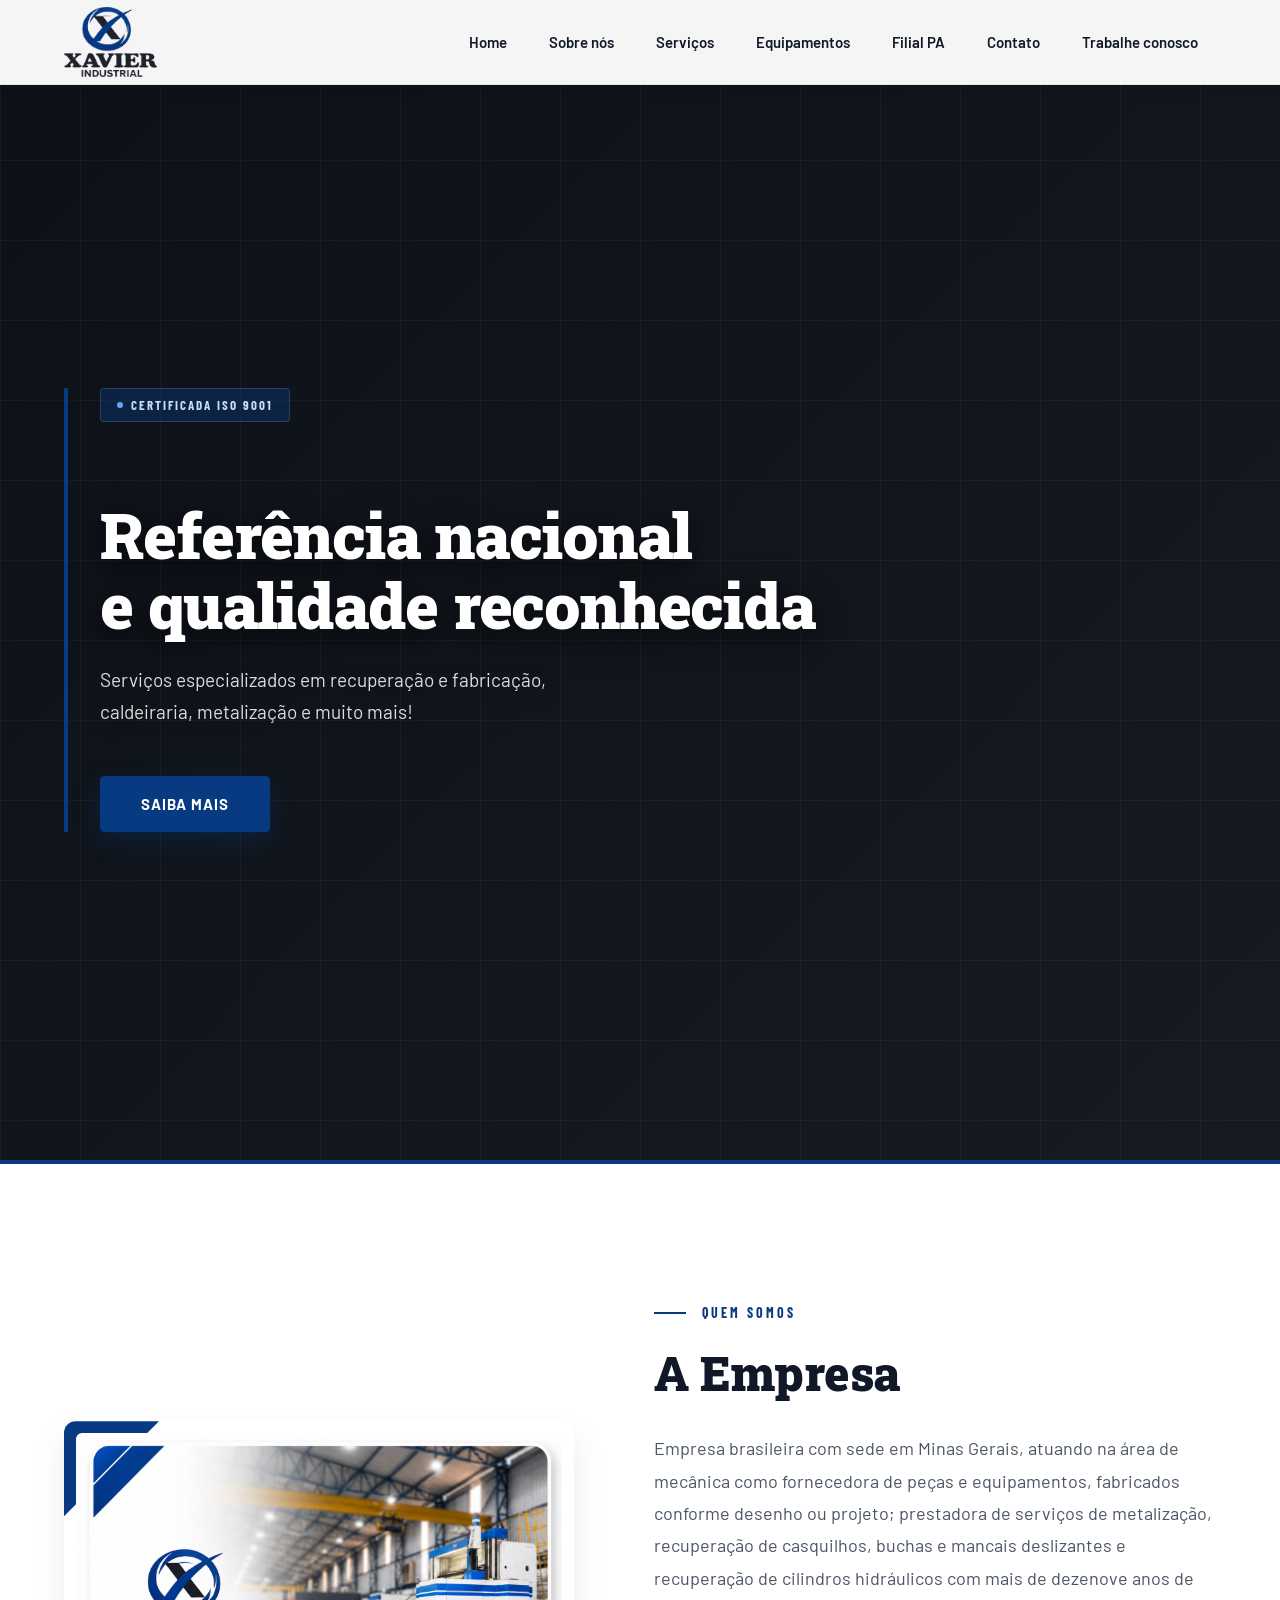
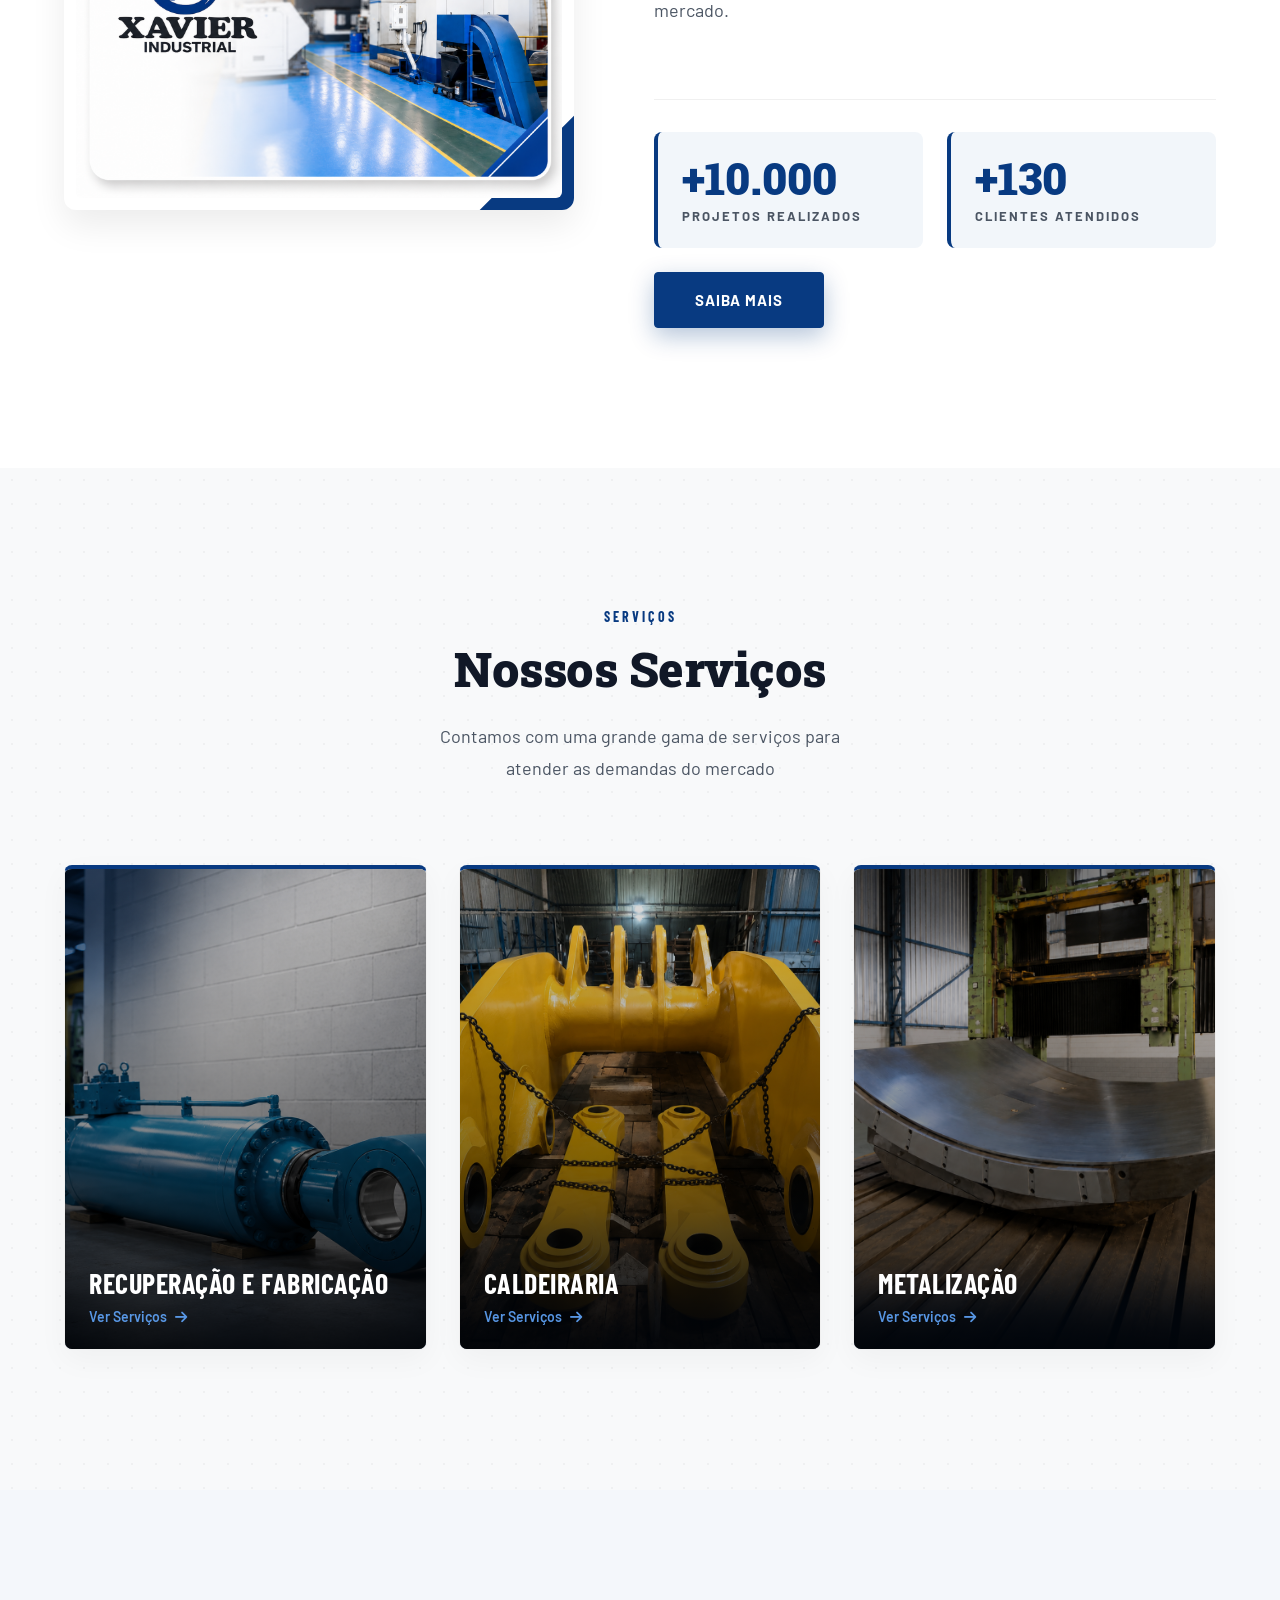
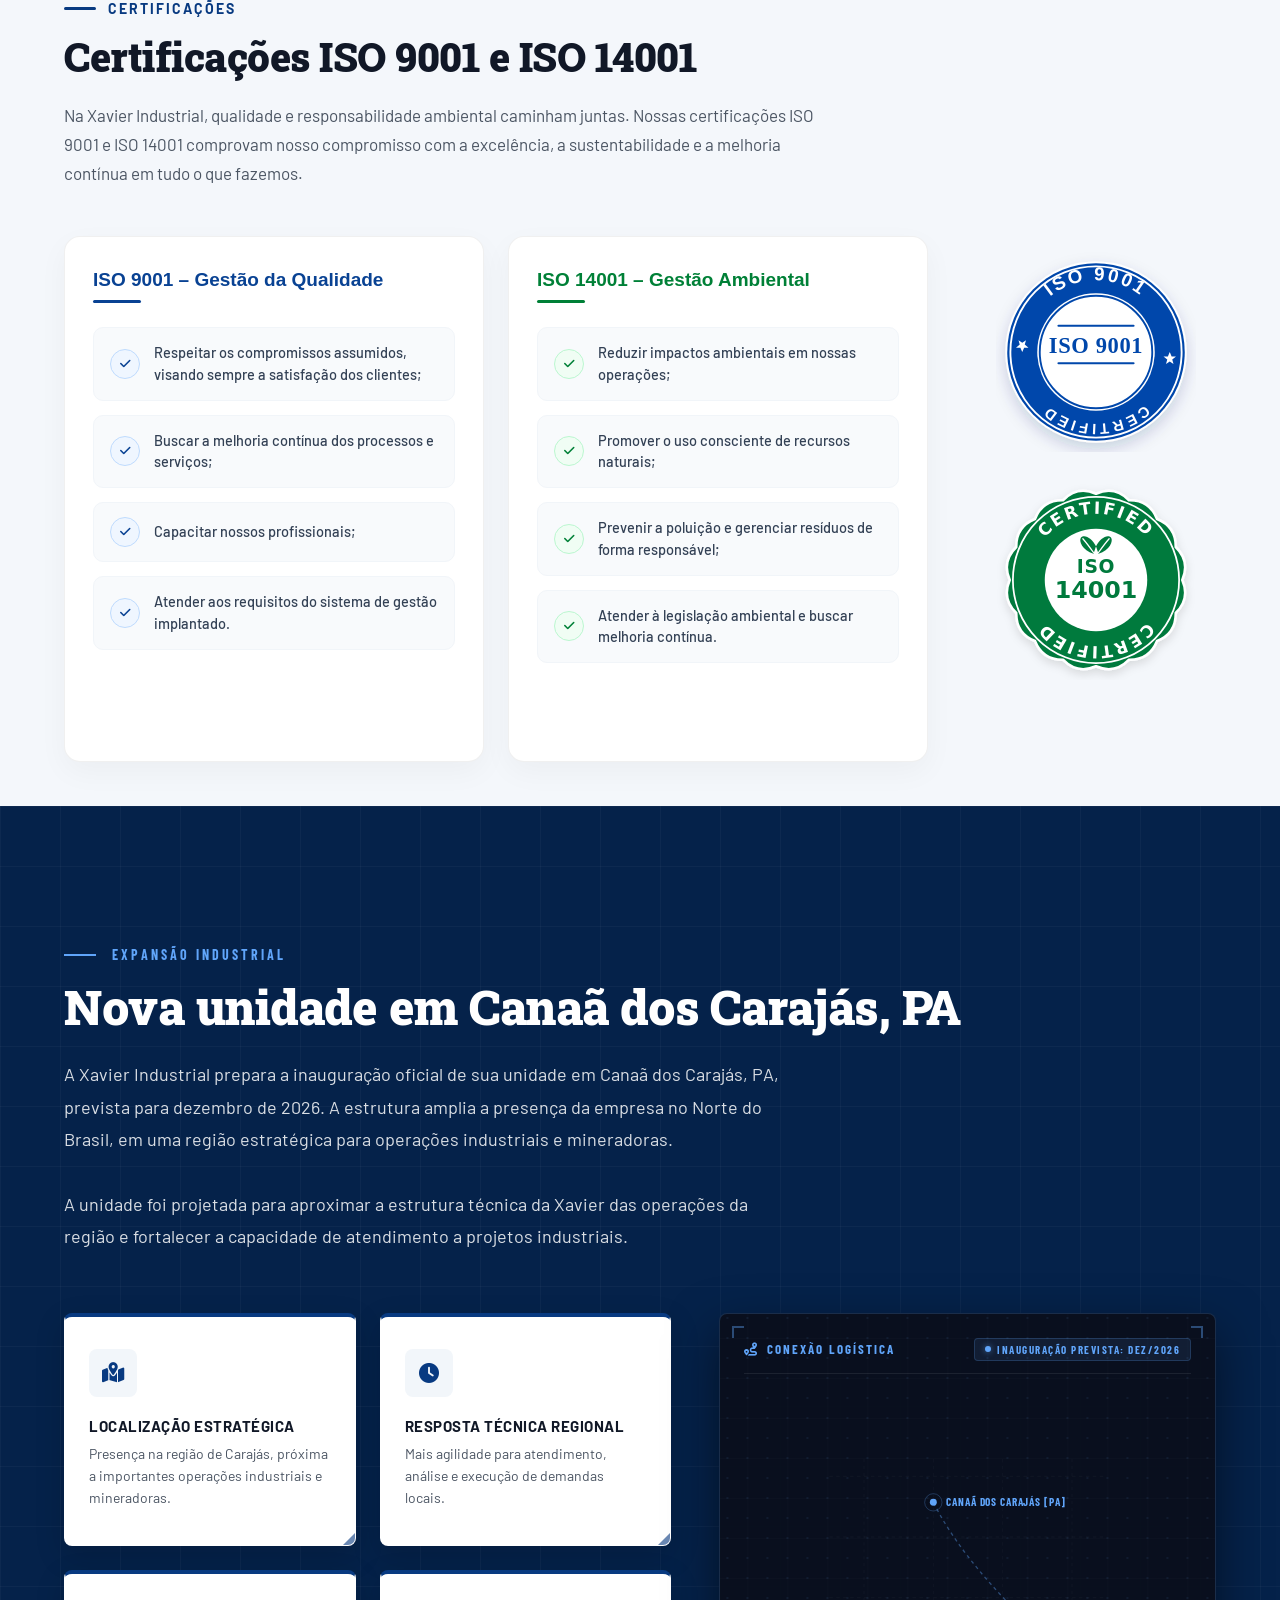
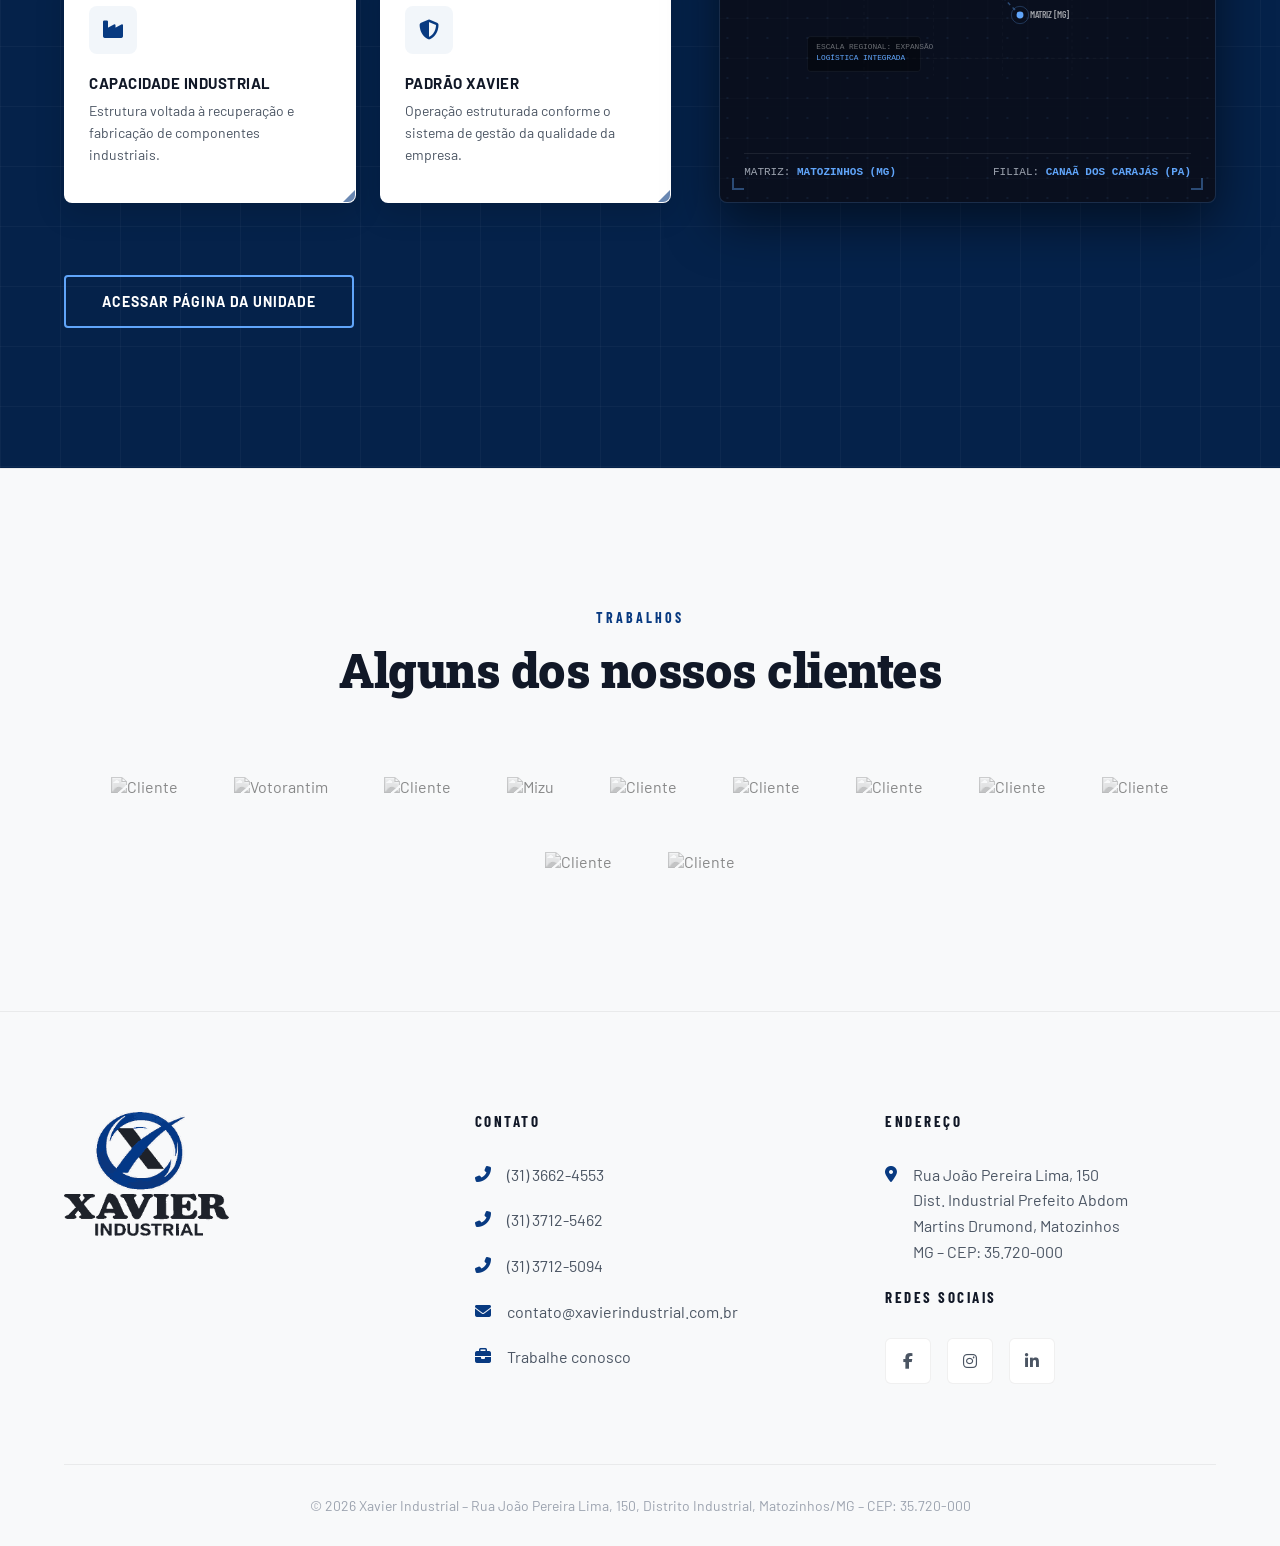
==== commit 532b1e48: "Corrige logos, redes sociais, contato e data da inauguração; adiciona SEO e redirecionamentos" ====
--- a/index.html
+++ b/index.html
@@ -3,8 +3,9 @@
 <head>
   <meta charset="UTF-8">
   <meta name="viewport" content="width=device-width, initial-scale=1.0">
+  <meta name="description" content="Xavier Industrial: fabricação e recuperação de componentes, metalização e serviços mecânico-industriais. Conheça a estrutura e as unidades da empresa.">
   <title>Xavier Industrial</title>
-  <link rel="icon" href="https://xavierindustrial.com.br/wp-content/uploads/2023/03/cropped-logo-radape-32x32.png" sizes="32x32" />
+  <link rel="icon" href="img/xavier-favicon.png" sizes="32x32" />
   <link rel="stylesheet" href="styles.css?v=14">
   <link rel="stylesheet" href="https://cdnjs.cloudflare.com/ajax/libs/font-awesome/6.4.0/css/all.min.css">
 </head>
@@ -13,7 +14,7 @@
   <!-- NAVBAR -->
   <nav class="xi-nav">
     <a href="index.html" class="xi-nav-logo">
-      <img src="https://xavierindustrial.com.br/wp-content/uploads/2023/03/logo-radape.png" alt="Xavier Industrial" height="44">
+      <img src="img/xavier-logo.png" alt="Xavier Industrial" height="44">
     </a>
     <div class="xi-nav-links">
       <a href="index.html">Home</a>
@@ -200,7 +201,7 @@
     <div class="branch-section-header">
       <div class="xi-section-label">EXPANSÃO INDUSTRIAL</div>
       <h2 class="xi-section-title">Nova unidade em Canaã dos Carajás, PA</h2>
-      <p class="xi-section-body">A Xavier Industrial amplia sua presença no Norte do Brasil com uma nova unidade em Canaã dos Carajás, região estratégica para operations industriais e mineradoras.<br><br>A expansão fortalece nossa capacidade de resposta, aproxima a equipe técnica dos clientes da região e amplia a estrutura de atendimento para projetos de médio e grande porte.</p>
+      <p class="xi-section-body">A Xavier Industrial prepara a inauguração oficial de sua unidade em Canaã dos Carajás, PA, prevista para dezembro de 2026. A estrutura amplia a presença da empresa no Norte do Brasil, em uma região estratégica para operações industriais e mineradoras.<br><br>A unidade foi projetada para aproximar a estrutura técnica da Xavier das operações da região e fortalecer a capacidade de atendimento a projetos industriais.</p>
     </div>
 
     <div class="branch-grid">
@@ -260,7 +261,7 @@
           <div class="branch-visual-title" style="color: #60a5fa;">
             <i class="fas fa-route"></i> Conexão Logística
           </div>
-          <div class="branch-visual-status">UNIDADE EM IMPLANTAÇÃO</div>
+          <div class="branch-visual-status">INAUGURAÇÃO PREVISTA: DEZ/2026</div>
         </div>
 
         <!-- Conteúdo do Mapa -->
@@ -336,7 +337,7 @@
     <div class="xi-footer-inner">
       <div class="xi-footer-col">
         <a href="https://xavierindustrial.com.br">
-          <img src="https://xavierindustrial.com.br/wp-content/uploads/2023/03/logo-radape.png" alt="Xavier Industrial" width="200">
+          <img src="img/xavier-logo.png" alt="Xavier Industrial" width="200">
         </a>
       </div>
 
@@ -361,14 +362,15 @@
         </ul>
         <h4 style="margin-top: 24px;">Redes sociais</h4>
         <div class="xi-social-links">
-          <a href="#" aria-label="Facebook"><i class="fab fa-facebook-f"></i></a>
-          <a href="#" aria-label="Instagram"><i class="fab fa-instagram"></i></a>
+          <a href="https://www.facebook.com/profile.php?id=61595223567686&amp;locale=pt_BR" target="_blank" rel="noopener noreferrer" aria-label="Facebook oficial da Xavier Industrial"><i class="fab fa-facebook-f"></i></a>
+          <a href="https://www.instagram.com/xavierindustrial/" target="_blank" rel="noopener noreferrer" aria-label="Instagram oficial da Xavier Industrial"><i class="fab fa-instagram"></i></a>
+          <a href="https://www.linkedin.com/in/xavier-industrial/" target="_blank" rel="noopener noreferrer" aria-label="LinkedIn da Xavier Industrial"><i class="fab fa-linkedin-in"></i></a>
         </div>
       </div>
     </div>
 
     <div class="xi-footer-bottom">
-      <p>© 2025 Xavier Industrial – Rua João Pereira Lima, 150, Distrito Industrial, Matozinhos/MG – CEP: 35.720-000</p>
+      <p>© 2026 Xavier Industrial – Rua João Pereira Lima, 150, Distrito Industrial, Matozinhos/MG – CEP: 35.720-000</p>
     </div>
   </footer>
 
--- a/styles.css
+++ b/styles.css
@@ -72,7 +72,8 @@
   transition: all 0.3s ease;
 }
 .xi-nav-logo { display: flex; align-items: center; gap: 12px; text-decoration: none; }
-.xi-nav-logo img { height: 44px; width: auto; display: block; }
+.xi-nav-logo img { height: 70px; width: auto; max-width: 100%; object-fit: contain; display: block; }
+.xi-footer-col > a img { width: 165px; height: auto; max-width: 100%; object-fit: contain; }
 
 .xi-nav-links { display: flex; align-items: center; gap: 6px; }
 .xi-nav-links a {
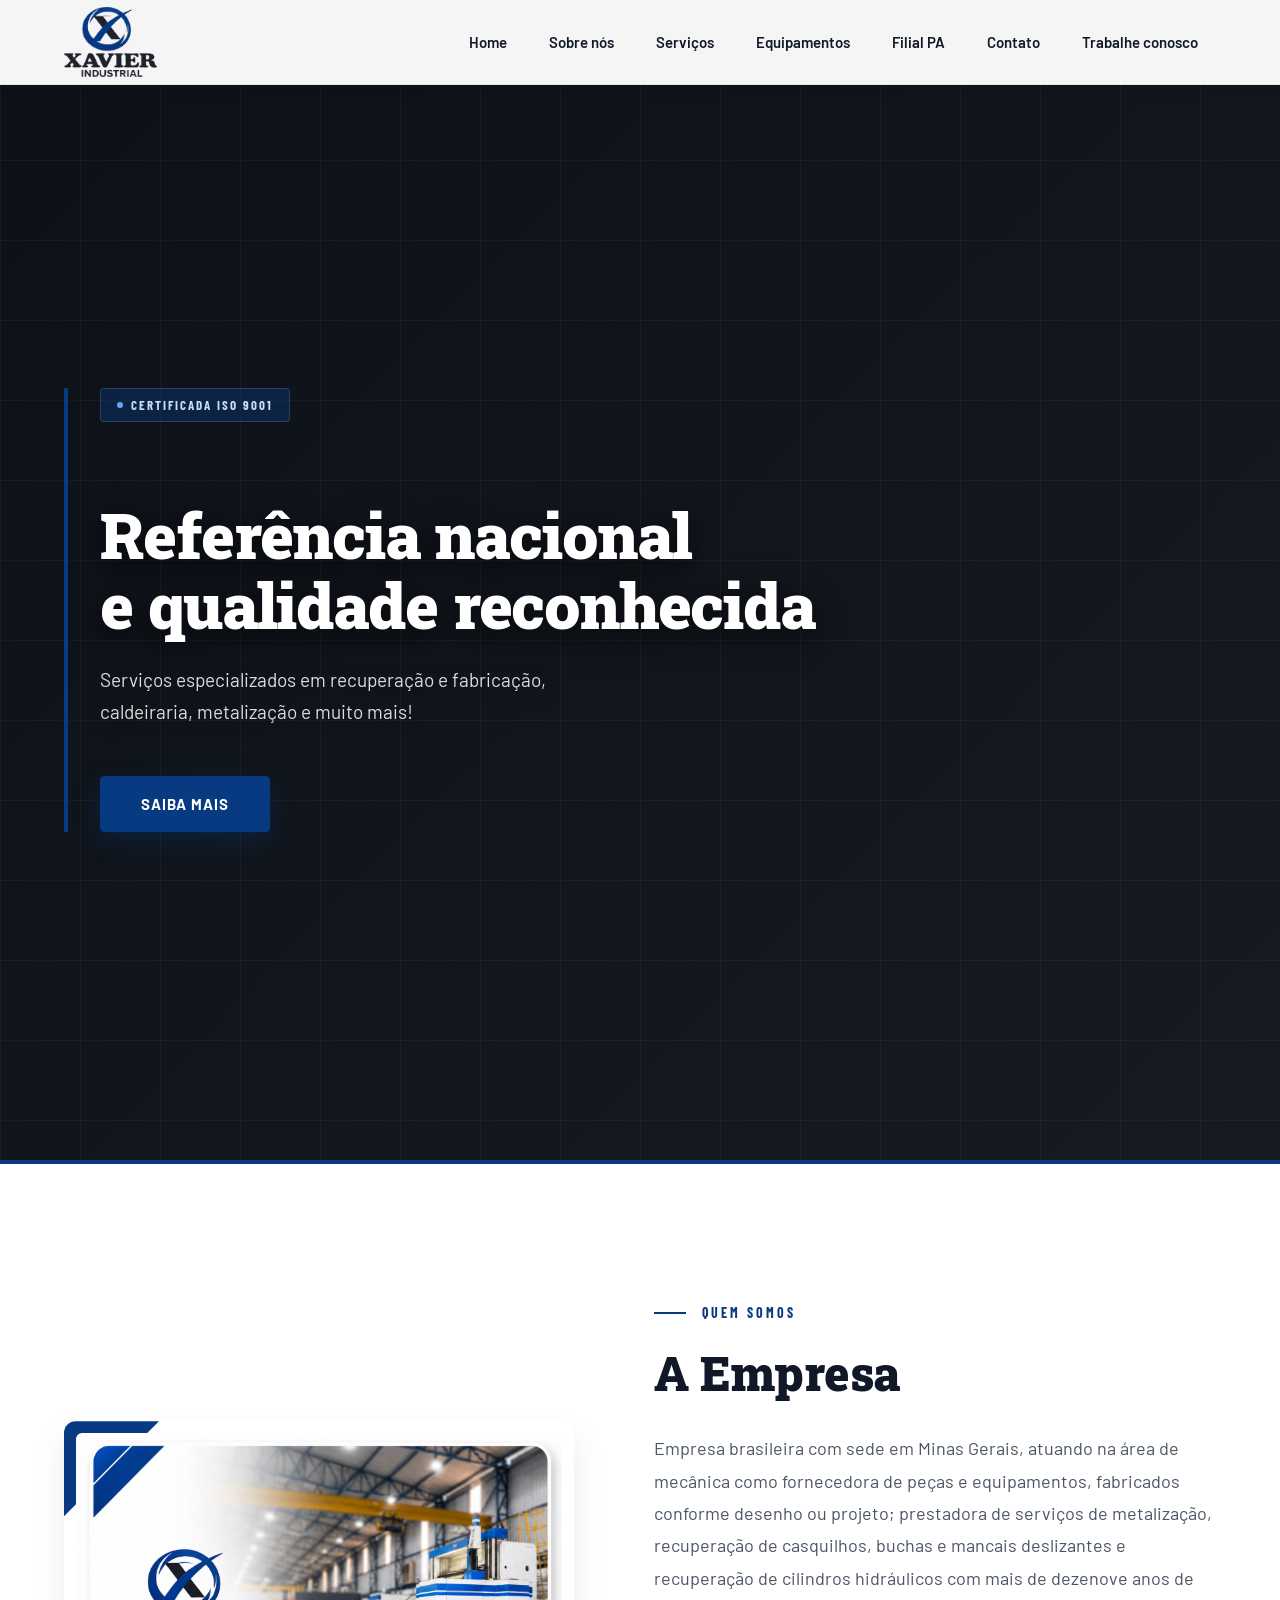
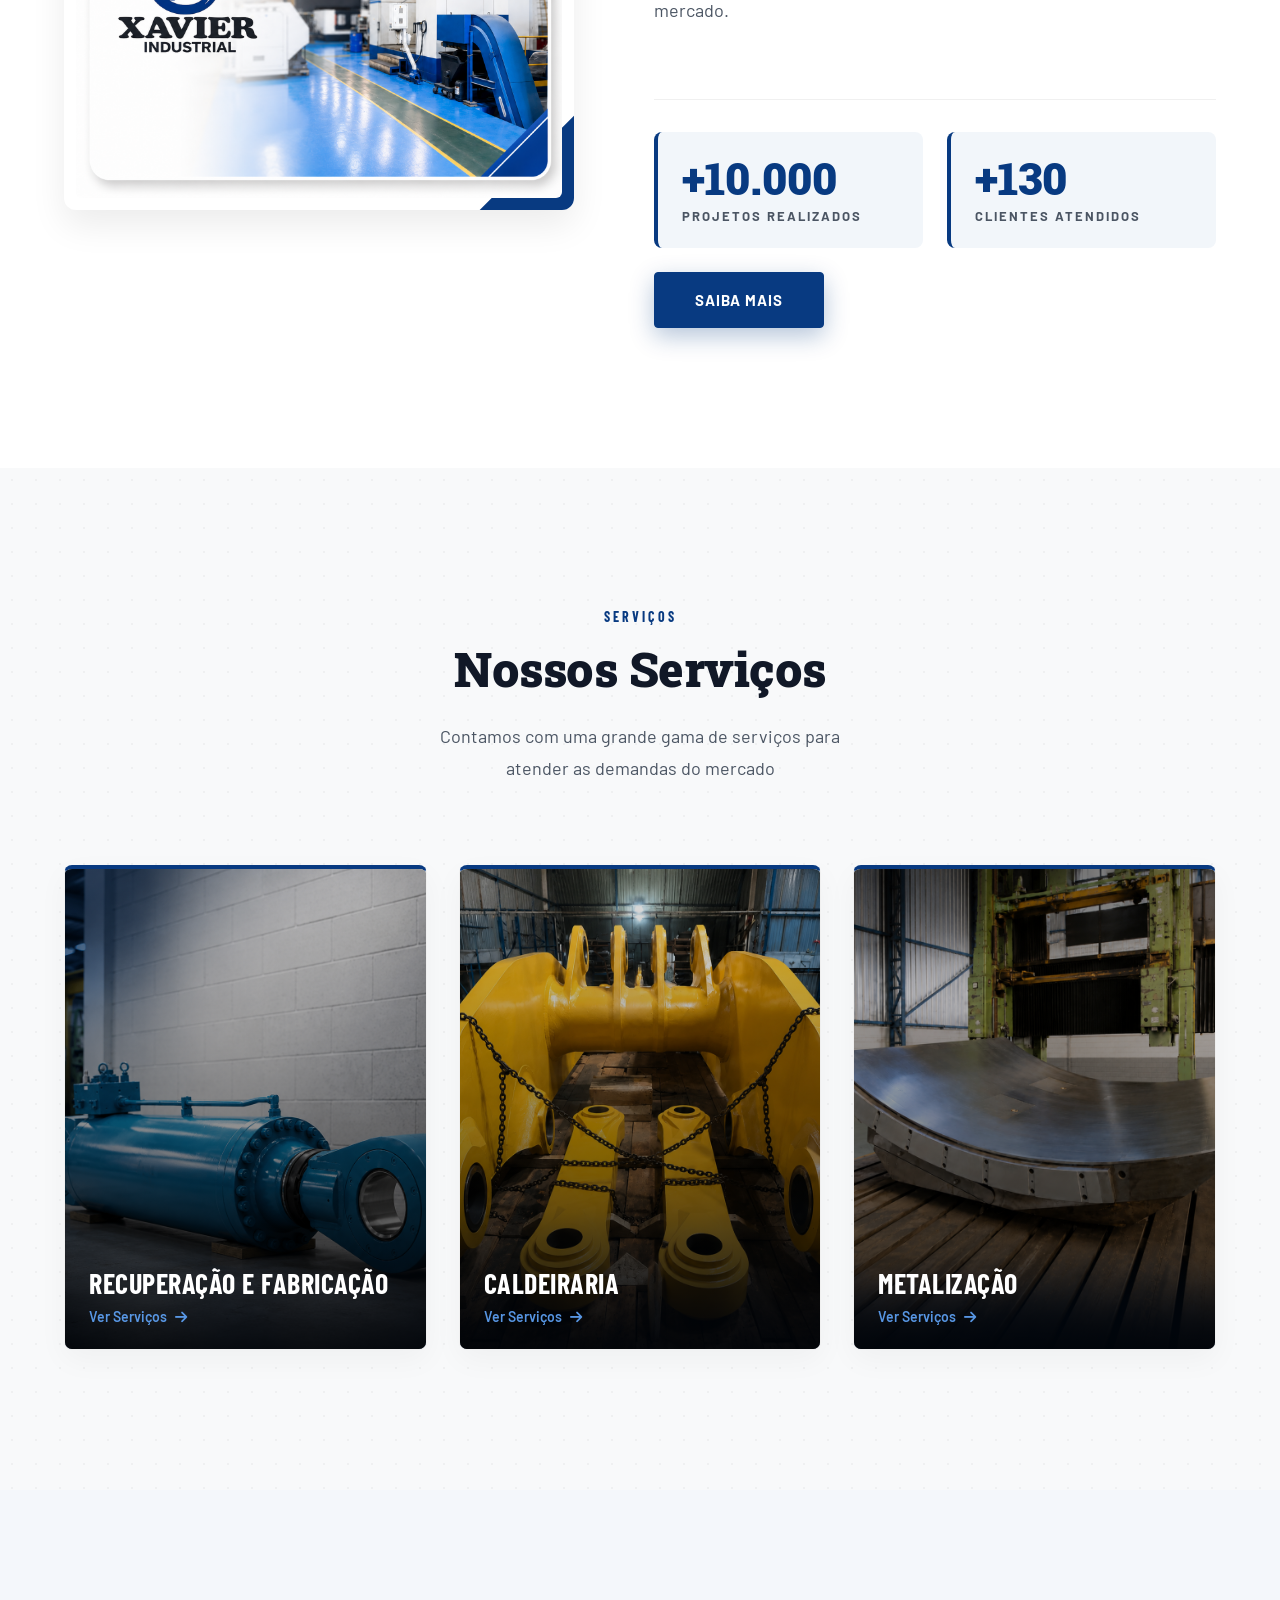
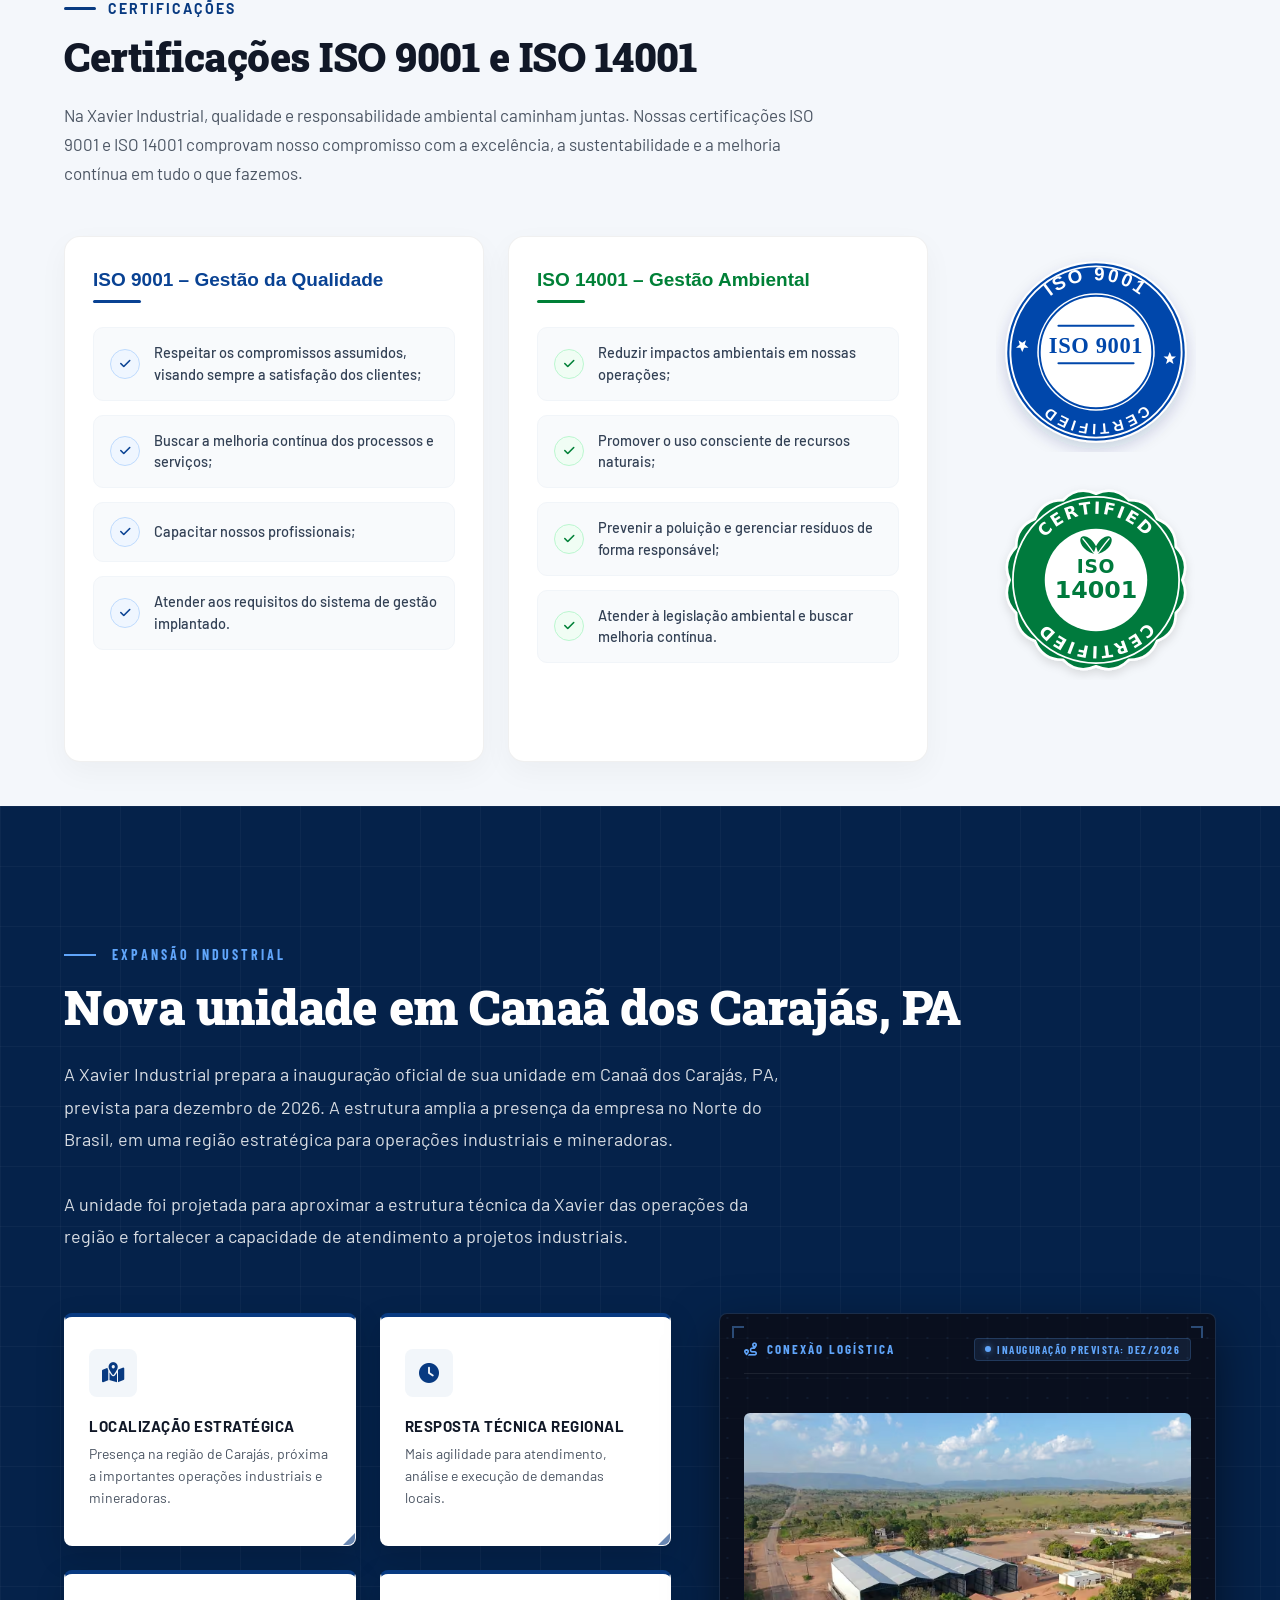
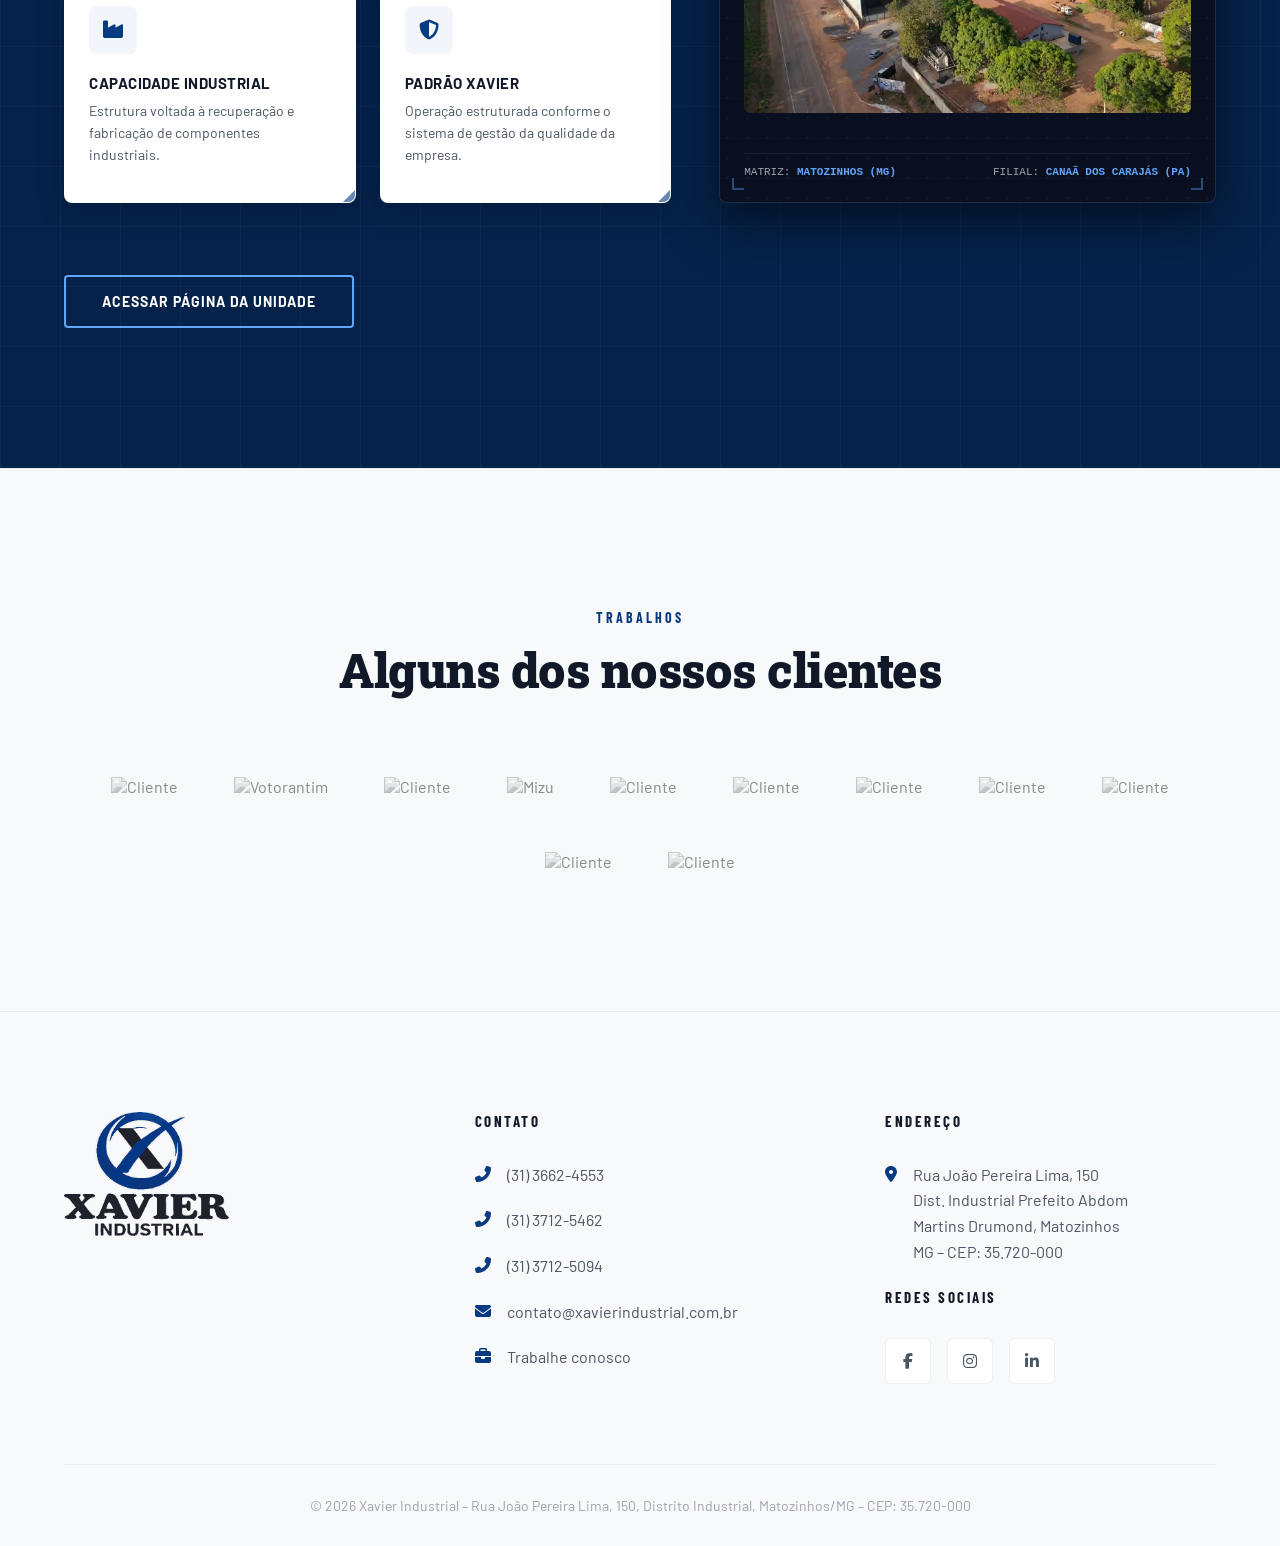
==== commit ed73a8c7: "Atualiza filial Canaã com sete fotos oficiais e galeria responsiva" ====
--- a/index.html
+++ b/index.html
@@ -265,38 +265,7 @@
         </div>
 
         <!-- Conteúdo do Mapa -->
-        <div class="branch-map-container" style="width: 100%;">
-          <svg class="tech-svg-map" viewBox="0 0 400 300">
-            <!-- Grid Industrial Estático -->
-            <line x1="40" y1="50" x2="360" y2="50" stroke="rgba(255,255,255,0.04)" stroke-width="1" stroke-dasharray="4 4" />
-            <line x1="40" y1="120" x2="360" y2="120" stroke="rgba(255,255,255,0.04)" stroke-width="1" stroke-dasharray="4 4" />
-            <line x1="40" y1="190" x2="360" y2="190" stroke="rgba(255,255,255,0.04)" stroke-width="1" stroke-dasharray="4 4" />
-            <line x1="40" y1="260" x2="360" y2="260" stroke="rgba(255,255,255,0.04)" stroke-width="1" stroke-dasharray="4 4" />
-            
-            <line x1="80" y1="30" x2="80" y2="280" stroke="rgba(255,255,255,0.04)" stroke-width="1" stroke-dasharray="4 4" />
-            <line x1="160" y1="30" x2="160" y2="280" stroke="rgba(255,255,255,0.04)" stroke-width="1" stroke-dasharray="4 4" />
-            <line x1="240" y1="30" x2="240" y2="280" stroke="rgba(255,255,255,0.04)" stroke-width="1" stroke-dasharray="4 4" />
-            <line x1="320" y1="30" x2="320" y2="280" stroke="rgba(255,255,255,0.04)" stroke-width="1" stroke-dasharray="4 4" />
-
-            <!-- Eixo de Conexão Técnico -->
-            <path class="connecting-line" d="M 260,210 Q 190,140 160,80" fill="none" stroke="rgba(96, 165, 250, 0.4)" stroke-width="1.5" />
-
-            <!-- Matriz MG -->
-            <circle cx="260" cy="210" r="4" fill="#60a5fa" />
-            <circle cx="260" cy="210" r="10" fill="none" stroke="#60a5fa" stroke-width="1" stroke-opacity="0.3" />
-            <text x="272" y="214" fill="rgba(255, 255, 255, 0.6)" font-family="'Barlow Condensed', sans-serif" font-size="11" font-weight="600">MATRIZ [MG]</text>
-
-            <!-- Filial PA (Canaã dos Carajás) -->
-            <circle cx="160" cy="80" r="4" fill="#60a5fa" />
-            <circle cx="160" cy="80" r="10" fill="none" stroke="#60a5fa" stroke-width="1" stroke-opacity="0.3" />
-            <text x="175" y="84" fill="#60a5fa" font-family="'Barlow Condensed', sans-serif" font-size="13" font-weight="700" letter-spacing="1">CANAÃ DOS CARAJÁS [PA]</text>
-            
-            <!-- Moldura e Identificação Geral -->
-            <rect x="15" y="235" width="130" height="40" rx="3" fill="rgba(0,0,0,0.4)" stroke="rgba(255,255,255,0.05)" stroke-width="1" />
-            <text x="25" y="249" fill="rgba(255,255,255,0.4)" font-family="monospace" font-size="9">ESCALA REGIONAL: EXPANSÃO</text>
-            <text x="25" y="262" fill="#60a5fa" font-family="monospace" font-size="9">LOGÍSTICA INTEGRADA</text>
-          </svg>
-        </div>
+        <div class="branch-map-container xi-branch-photo-home"><img src="public/images/filial-canaa/atualizacao-2026/04-conjunto-industrial.avif" alt="Vista aérea do conjunto de galpões e instalações de apoio" class="branch-home-image" width="1440" height="812" loading="lazy" decoding="async"></div>
 
         <div class="branch-visual-footer">
           <div class="telemetry-item">MATRIZ: <span>MATOZINHOS (MG)</span></div>
--- a/styles.css
+++ b/styles.css
@@ -1505,3 +1505,32 @@
   .careers-section .content-card { padding:24px; }
   .careers-section .content-grid { gap:20px; }
 }
+
+
+/* Fotografias oficiais da unidade de Canaã dos Carajás – novembro de 2026 */
+.page-header .xi-unit-hero-photo {
+  position: absolute; inset: 0; display: block; width: 100%; height: 100%;
+  object-fit: cover; object-position: 50% 53%; z-index: 0;
+}
+.branch-carousel-slides { min-height: 260px; }
+.branch-slide { min-width: 0; }
+.branch-slide img.branch-tab-image {
+  display: block; width: 100%; height: 260px; max-height: none; max-width: 100%;
+  object-fit: cover; object-position: center; border-radius: 5px;
+}
+.branch-carousel-dots .branch-dot {
+  display: block; flex: 0 0 auto; width: 9px; height: 9px; padding: 0;
+  appearance: none; border: 0; border-radius: 50%; cursor: pointer;
+}
+.branch-carousel-dots .branch-dot:focus-visible { outline: 2px solid #fff; outline-offset: 4px; }
+.xi-branch-photo-home { width: 100%; min-height: 250px; overflow: hidden; border-radius: 6px; }
+.xi-branch-photo-home img.branch-home-image {
+  display: block; width: 100%; height: 300px; object-fit: cover; object-position: center;
+  border-radius: 6px;
+}
+@media (max-width: 768px) {
+  .page-header .xi-unit-hero-photo { object-position: 50% center; }
+  .branch-carousel-slides { min-height: 190px; }
+  .branch-slide img.branch-tab-image { height: 210px; }
+  .xi-branch-photo-home img.branch-home-image { height: 240px; }
+}
